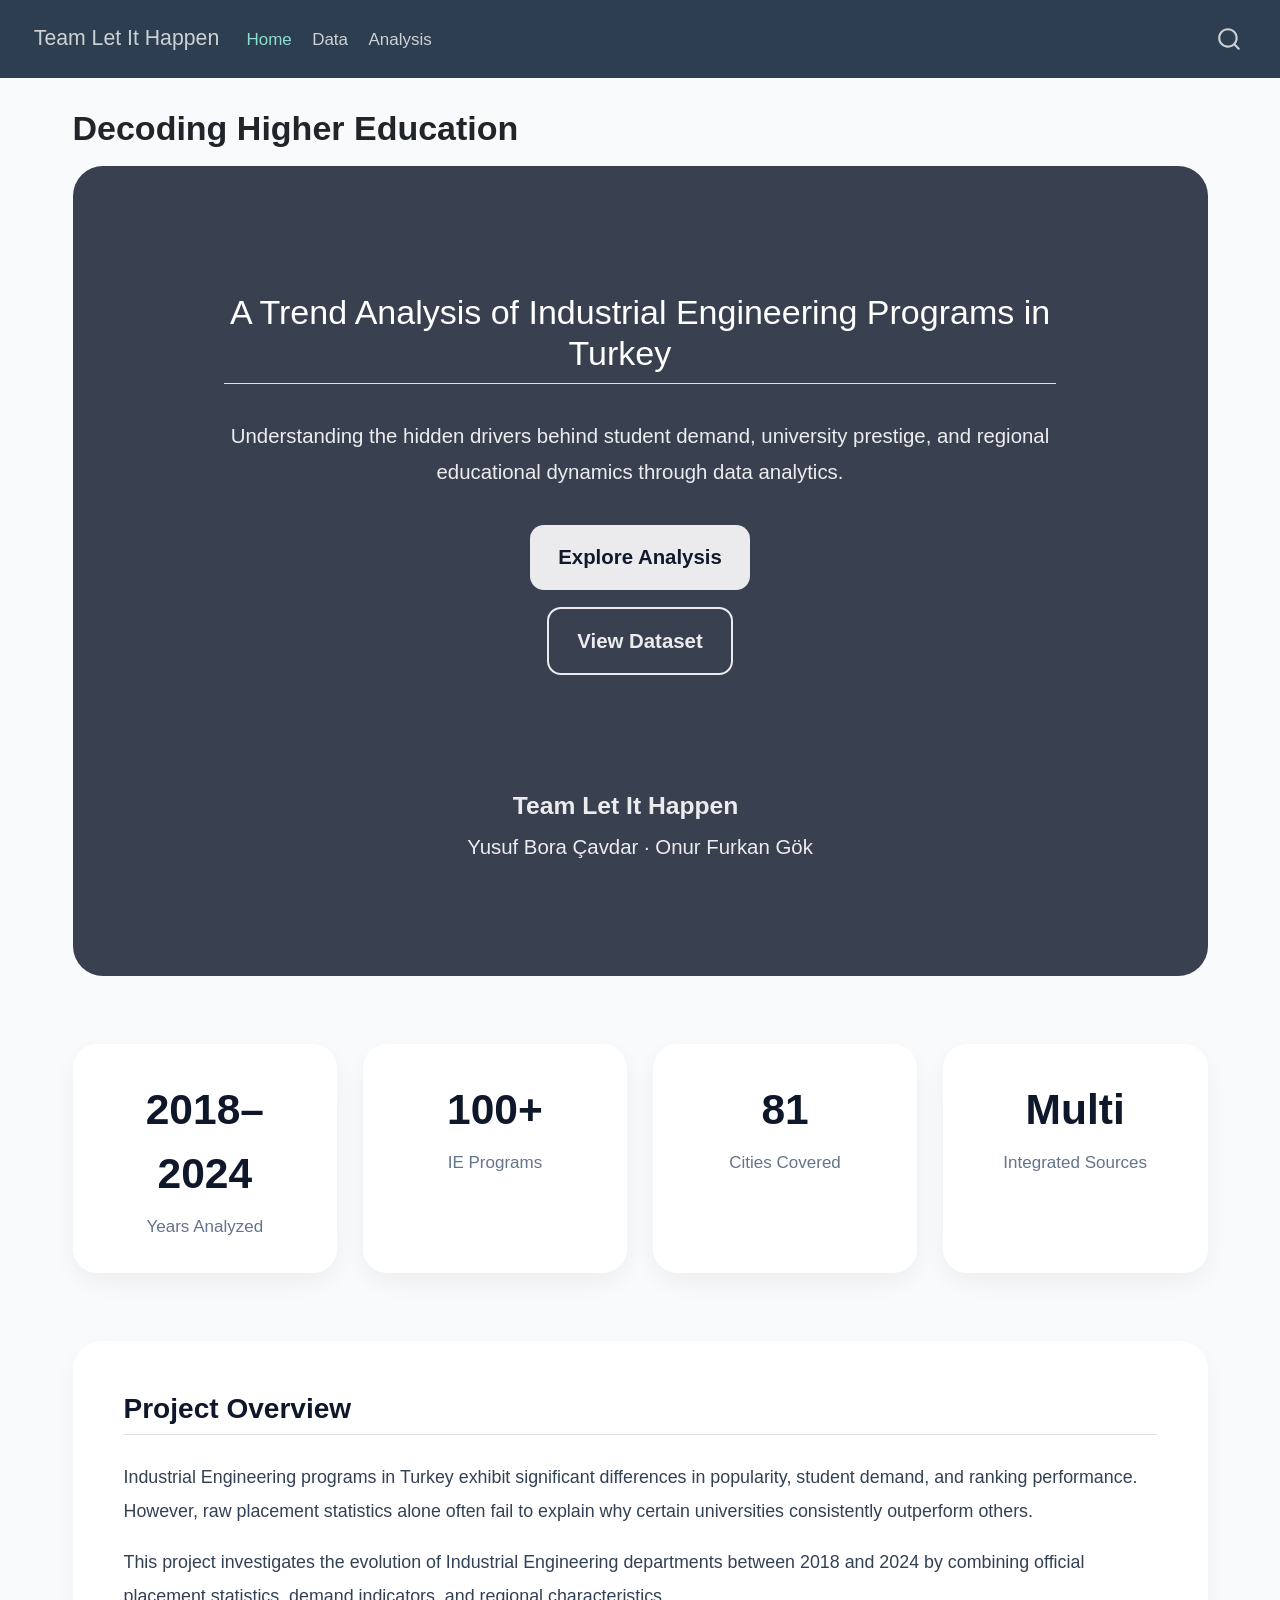
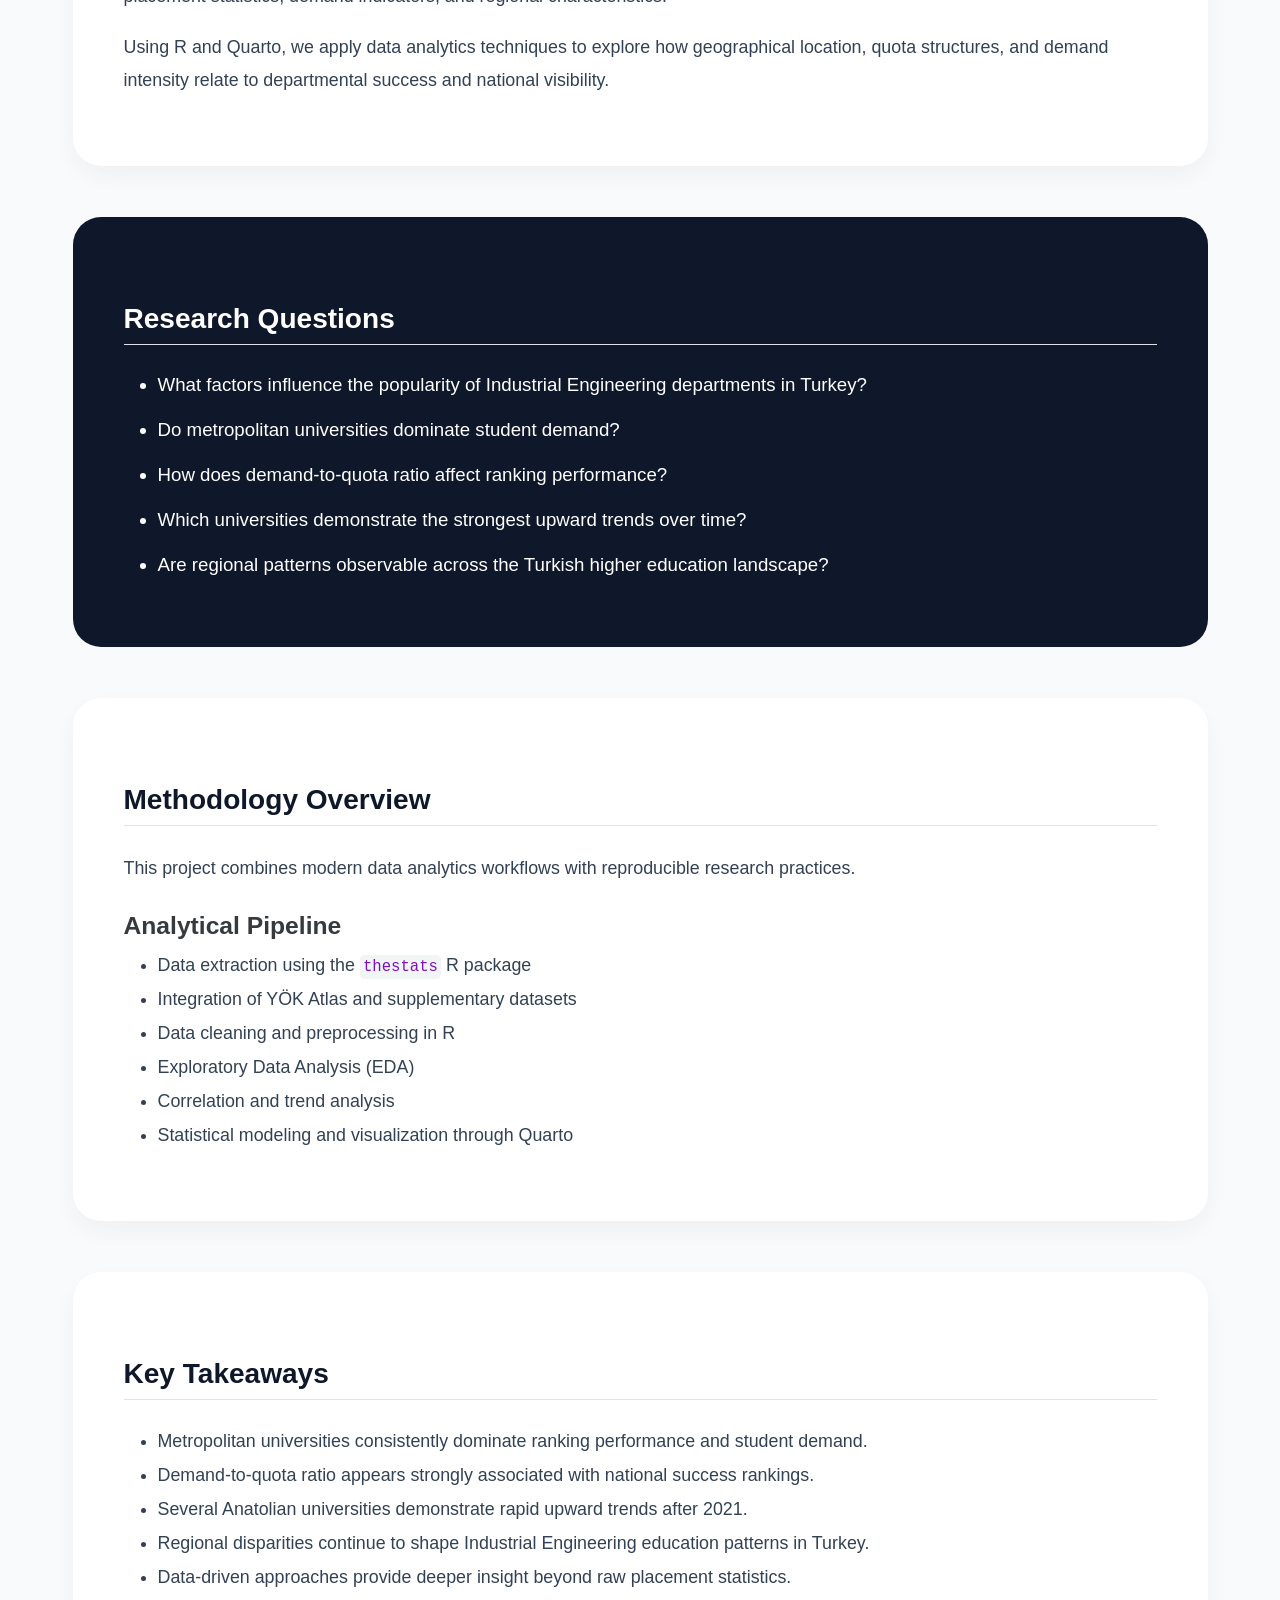
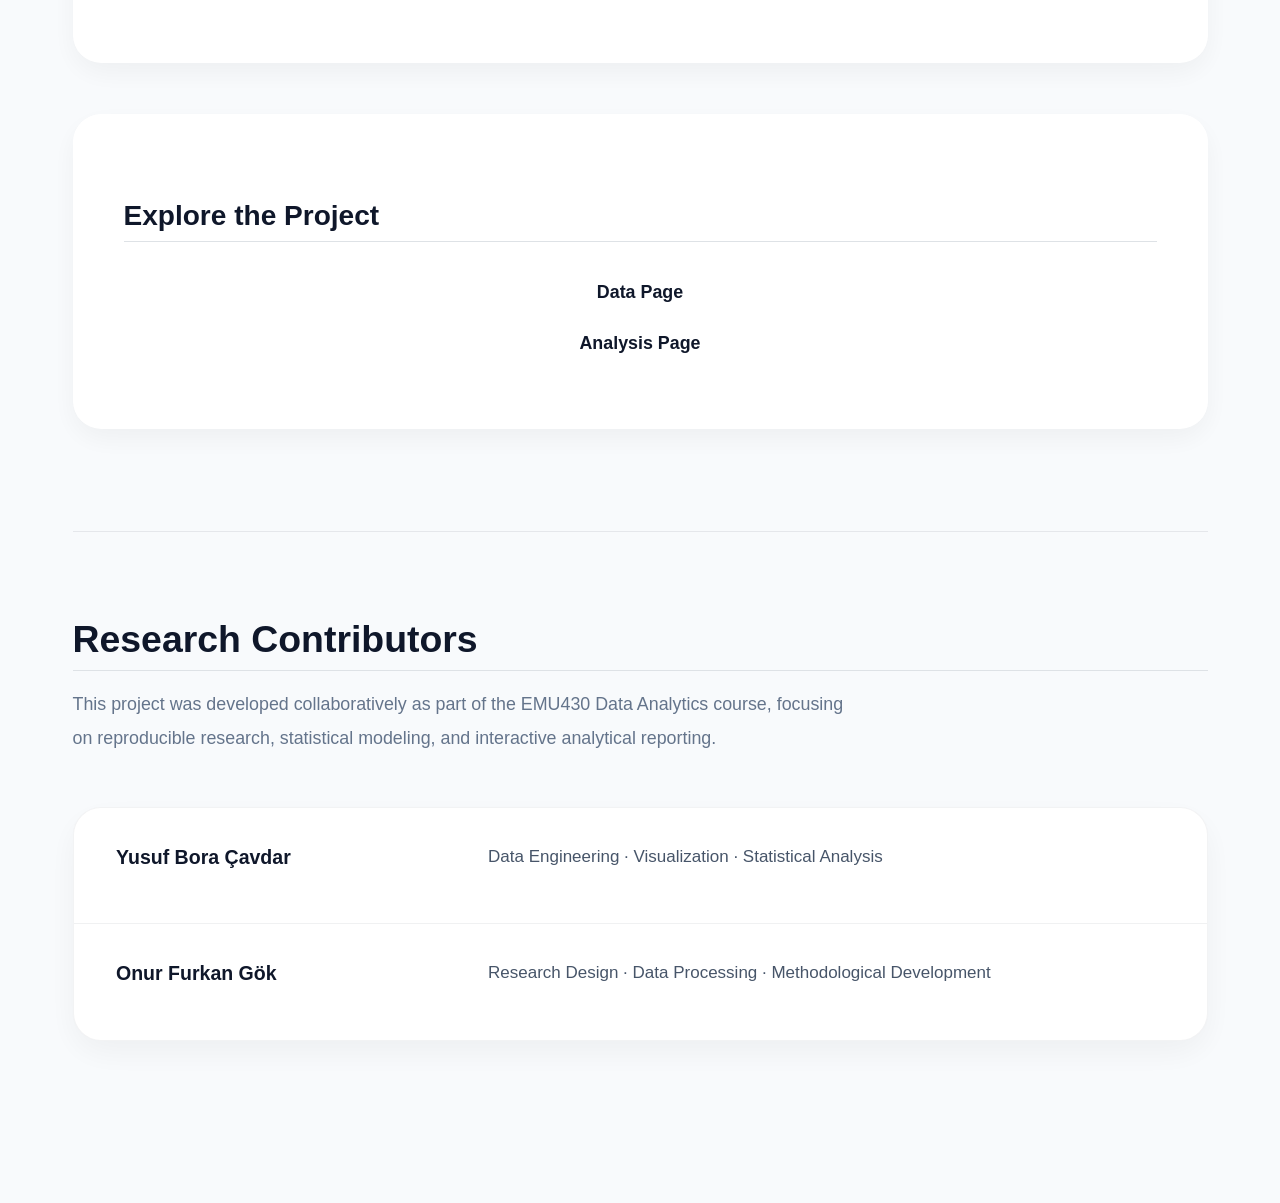
==== docs/index.html @ ee8be45f "index" ====
<!DOCTYPE html>
<html xmlns="http://www.w3.org/1999/xhtml" lang="en" xml:lang="en"><head>

<meta charset="utf-8">
<meta name="generator" content="quarto-1.8.25">

<meta name="viewport" content="width=device-width, initial-scale=1.0, user-scalable=yes">


<title>Team Let It Happen</title>
<style>
code{white-space: pre-wrap;}
span.smallcaps{font-variant: small-caps;}
div.columns{display: flex; gap: min(4vw, 1.5em);}
div.column{flex: auto; overflow-x: auto;}
div.hanging-indent{margin-left: 1.5em; text-indent: -1.5em;}
ul.task-list{list-style: none;}
ul.task-list li input[type="checkbox"] {
  width: 0.8em;
  margin: 0 0.8em 0.2em -1em; /* quarto-specific, see https://github.com/quarto-dev/quarto-cli/issues/4556 */ 
  vertical-align: middle;
}
</style>


<script src="site_libs/quarto-nav/quarto-nav.js"></script>
<script src="site_libs/quarto-nav/headroom.min.js"></script>
<script src="site_libs/clipboard/clipboard.min.js"></script>
<script src="site_libs/quarto-search/autocomplete.umd.js"></script>
<script src="site_libs/quarto-search/fuse.min.js"></script>
<script src="site_libs/quarto-search/quarto-search.js"></script>
<meta name="quarto:offset" content="./">
<script src="site_libs/quarto-html/quarto.js" type="module"></script>
<script src="site_libs/quarto-html/tabsets/tabsets.js" type="module"></script>
<script src="site_libs/quarto-html/axe/axe-check.js" type="module"></script>
<script src="site_libs/quarto-html/popper.min.js"></script>
<script src="site_libs/quarto-html/tippy.umd.min.js"></script>
<script src="site_libs/quarto-html/anchor.min.js"></script>
<link href="site_libs/quarto-html/tippy.css" rel="stylesheet">
<link href="site_libs/quarto-html/quarto-syntax-highlighting-7b89279ff1a6dce999919e0e67d4d9ec.css" rel="stylesheet" id="quarto-text-highlighting-styles">
<script src="site_libs/bootstrap/bootstrap.min.js"></script>
<link href="site_libs/bootstrap/bootstrap-icons.css" rel="stylesheet">
<link href="site_libs/bootstrap/bootstrap-466483732dcb0cea7139c1eae81929d3.min.css" rel="stylesheet" append-hash="true" id="quarto-bootstrap" data-mode="light">
<script id="quarto-search-options" type="application/json">{
  "location": "navbar",
  "copy-button": false,
  "collapse-after": 3,
  "panel-placement": "end",
  "type": "overlay",
  "limit": 50,
  "keyboard-shortcut": [
    "f",
    "/",
    "s"
  ],
  "show-item-context": false,
  "language": {
    "search-no-results-text": "No results",
    "search-matching-documents-text": "matching documents",
    "search-copy-link-title": "Copy link to search",
    "search-hide-matches-text": "Hide additional matches",
    "search-more-match-text": "more match in this document",
    "search-more-matches-text": "more matches in this document",
    "search-clear-button-title": "Clear",
    "search-text-placeholder": "",
    "search-detached-cancel-button-title": "Cancel",
    "search-submit-button-title": "Submit",
    "search-label": "Search"
  }
}</script>
<style>html{ scroll-behavior: smooth; }</style>


<link rel="stylesheet" href="styles.css">
</head>

<body class="nav-fixed quarto-light">

<div id="quarto-search-results"></div>
  <header id="quarto-header" class="headroom fixed-top">
    <nav class="navbar navbar-expand-lg " data-bs-theme="dark">
      <div class="navbar-container container-fluid">
      <div class="navbar-brand-container mx-auto">
    <a href="./index.html" class="navbar-brand navbar-brand-logo">
    </a>
    <a class="navbar-brand" href="./index.html">
    <span class="navbar-title">Team Let It Happen</span>
    </a>
  </div>
            <div id="quarto-search" class="" title="Search"></div>
          <button class="navbar-toggler" type="button" data-bs-toggle="collapse" data-bs-target="#navbarCollapse" aria-controls="navbarCollapse" role="menu" aria-expanded="false" aria-label="Toggle navigation" onclick="if (window.quartoToggleHeadroom) { window.quartoToggleHeadroom(); }">
  <span class="navbar-toggler-icon"></span>
</button>
          <div class="collapse navbar-collapse" id="navbarCollapse">
            <ul class="navbar-nav navbar-nav-scroll me-auto">
  <li class="nav-item">
    <a class="nav-link active" href="./index.html" aria-current="page"> 
<span class="menu-text">Home</span></a>
  </li>  
  <li class="nav-item">
    <a class="nav-link" href="./data.html"> 
<span class="menu-text">Data</span></a>
  </li>  
  <li class="nav-item">
    <a class="nav-link" href="./analysis.html"> 
<span class="menu-text">Analysis</span></a>
  </li>  
</ul>
          </div> <!-- /navcollapse -->
            <div class="quarto-navbar-tools">
</div>
      </div> <!-- /container-fluid -->
    </nav>
</header>
<!-- content -->
<div id="quarto-content" class="quarto-container page-columns page-rows-contents page-layout-full page-navbar">
<!-- sidebar -->
<!-- margin-sidebar -->
    
<!-- main -->
<main class="content column-page" id="quarto-document-content"><header id="title-block-header" class="quarto-title-block"><h1 class="title display-7">Decoding Higher Education</h1></header>




<style>

/* GENERAL */

body {
  background-color: #f8fafc;
  font-family: "Segoe UI", sans-serif;
}

/* HERO SECTION */

.hero-container {
  height: 90vh;
  border-radius: 30px;
  overflow: hidden;
  margin-bottom: 4rem;

  background:
    linear-gradient(rgba(15,23,42,0.82), rgba(15,23,42,0.82)),
    url("https://images.unsplash.com/photo-1523050854058-8df90110c9f1?q=80&w=2070&auto=format&fit=crop");

  background-size: cover;
  background-position: center;

  display: flex;
  align-items: center;
  justify-content: center;
}

.hero-content {
  max-width: 900px;
  color: white;
  text-align: center;
  padding: 2rem;
}

.hero-content h1 {
  font-size: 5rem;
  font-weight: 800;
  margin-bottom: 1rem;
}

.hero-content h2 {
  font-size: 2rem;
  font-weight: 300;
  margin-bottom: 2rem;
}

.hero-content p {
  font-size: 1.2rem;
  line-height: 1.8;
  opacity: 0.9;
}

.hero-buttons {
  margin-top: 2rem;
}

.hero-btn {
  display: inline-block;
  padding: 14px 28px;
  border-radius: 14px;
  background: white;
  color: #0f172a;
  text-decoration: none;
  font-weight: 600;
  margin: 0 10px;
  transition: 0.3s ease;
}

.hero-btn:hover {
  transform: translateY(-4px);
}

.secondary-btn {
  background: transparent;
  border: 2px solid white;
  color: white;
}

/* STATS SECTION */

.stats-section {
  display: grid;
  grid-template-columns: repeat(4, 1fr);
  gap: 1.5rem;
  margin-bottom: 4rem;
}

.stat-box {
  background: white;
  padding: 2rem;
  border-radius: 24px;
  text-align: center;
  box-shadow: 0 10px 30px rgba(0,0,0,0.06);
}

.stat-number {
  font-size: 2.5rem;
  font-weight: 800;
  color: #0f172a;
}

.stat-label {
  margin-top: 0.5rem;
  color: #64748b;
  font-size: 1rem;
}

/* CONTENT CARDS */

.content-card {
  background: white;
  padding: 3rem;
  border-radius: 28px;
  margin-bottom: 3rem;
  box-shadow: 0 10px 30px rgba(0,0,0,0.05);
}

.content-card h2 {
  margin-bottom: 1.5rem;
  font-weight: 700;
  color: #0f172a;
}

.content-card p,
.content-card li {
  font-size: 1.05rem;
  line-height: 1.9;
  color: #334155;
}

/* DARK SECTION */

.dark-section {
  background: #0f172a;
  color: white;
  padding: 3rem;
  border-radius: 28px;
  margin-bottom: 3rem;
}

.dark-section h2 {
  margin-bottom: 1.5rem;
}

.dark-section li {
  margin-bottom: 1rem;
  font-size: 1.1rem;
}

/* FOOTER NAVIGATION */

.nav-links {
  text-align: center;
  margin-top: 2rem;
}

.nav-links a {
  text-decoration: none;
  font-weight: 600;
  margin: 0 1rem;
  color: #0f172a;
}

</style>
<div class="hero-container">
<section id="decoding-higher-education" class="level1 hero-content">

<section id="a-trend-analysis-of-industrial-engineering-programs-in-turkey" class="level2">
<h2 class="anchored" data-anchor-id="a-trend-analysis-of-industrial-engineering-programs-in-turkey">A Trend Analysis of Industrial Engineering Programs in Turkey</h2>
<p>
Understanding the hidden drivers behind student demand, university prestige, and regional educational dynamics through data analytics.
</p>
<div class="hero-buttons">
<p><a href="analysis.html" class="hero-btn"> Explore Analysis </a></p>
<p><a href="data.html" class="hero-btn secondary-btn"> View Dataset </a></p>
</div>
<p><br><br></p>
<section id="team-let-it-happen" class="level3">
<h3 class="anchored" data-anchor-id="team-let-it-happen">Team Let It Happen</h3>
<p>Yusuf Bora Çavdar · Onur Furkan Gök</p>
</section>
</section>
</section>
</div>
<div class="stats-section">
<div class="stat-box">
<div class="stat-number">
2018–2024
</div>
<div class="stat-label">
Years Analyzed
</div>
</div>
<div class="stat-box">
<div class="stat-number">
100+
</div>
<div class="stat-label">
IE Programs
</div>
</div>
<div class="stat-box">
<div class="stat-number">
81
</div>
<div class="stat-label">
Cities Covered
</div>
</div>
<div class="stat-box">
<div class="stat-number">
Multi
</div>
<div class="stat-label">
Integrated Sources
</div>
</div>
</div>
<section id="project-overview" class="level2 content-card">
<h2 class="anchored" data-anchor-id="project-overview">Project Overview</h2>
<p>Industrial Engineering programs in Turkey exhibit significant differences in popularity, student demand, and ranking performance. However, raw placement statistics alone often fail to explain why certain universities consistently outperform others.</p>
<p>This project investigates the evolution of Industrial Engineering departments between 2018 and 2024 by combining official placement statistics, demand indicators, and regional characteristics.</p>
<p>Using R and Quarto, we apply data analytics techniques to explore how geographical location, quota structures, and demand intensity relate to departmental success and national visibility.</p>
</section>
<section id="research-questions" class="level2 dark-section">
<h2 class="anchored" data-anchor-id="research-questions">Research Questions</h2>
<ul>
<li>What factors influence the popularity of Industrial Engineering departments in Turkey?</li>
<li>Do metropolitan universities dominate student demand?</li>
<li>How does demand-to-quota ratio affect ranking performance?</li>
<li>Which universities demonstrate the strongest upward trends over time?</li>
<li>Are regional patterns observable across the Turkish higher education landscape?</li>
</ul>
</section>
<section id="methodology-overview" class="level2 content-card">
<h2 class="anchored" data-anchor-id="methodology-overview">Methodology Overview</h2>
<p>This project combines modern data analytics workflows with reproducible research practices.</p>
<section id="analytical-pipeline" class="level3">
<h3 class="anchored" data-anchor-id="analytical-pipeline">Analytical Pipeline</h3>
<ul>
<li>Data extraction using the <code>thestats</code> R package</li>
<li>Integration of YÖK Atlas and supplementary datasets</li>
<li>Data cleaning and preprocessing in R</li>
<li>Exploratory Data Analysis (EDA)</li>
<li>Correlation and trend analysis</li>
<li>Statistical modeling and visualization through Quarto</li>
</ul>
</section>
</section>
<section id="key-takeaways" class="level2 content-card">
<h2 class="anchored" data-anchor-id="key-takeaways">Key Takeaways</h2>
<ul>
<li>Metropolitan universities consistently dominate ranking performance and student demand.</li>
<li>Demand-to-quota ratio appears strongly associated with national success rankings.</li>
<li>Several Anatolian universities demonstrate rapid upward trends after 2021.</li>
<li>Regional disparities continue to shape Industrial Engineering education patterns in Turkey.</li>
<li>Data-driven approaches provide deeper insight beyond raw placement statistics.</li>
</ul>
</section>
<section id="explore-the-project" class="level2 content-card">
<h2 class="anchored" data-anchor-id="explore-the-project">Explore the Project</h2>
<div class="nav-links">
<p><a href="data.html">Data Page</a></p>
<p><a href="analysis.html">Analysis Page</a></p>
</div>
</section>
<div class="contributors-section">
<div class="contributors-header">
<h2 class="anchored">
Research Contributors
</h2>
<p>
This project was developed collaboratively as part of the EMU430 Data Analytics course, focusing on reproducible research, statistical modeling, and interactive analytical reporting.
</p>
</div>
<div class="contributors-table">
<div class="contributor-row">
<div class="contributor-name">
<p><a href="https://emu-hacettepe-analytics.github.io/emu430-spring2026-boracavdar/" target="_blank"> Yusuf Bora Çavdar </a></p>
</div>
<div class="contributor-role">
<p>Data Engineering · Visualization · Statistical Analysis</p>
</div>
</div>
<div class="contributor-row">
<div class="contributor-name">
<p><a href="https://emu-hacettepe-analytics.github.io/emu430-spring2026-onurfgg/" target="_blank"> Onur Furkan Gök </a></p>
</div>
<div class="contributor-role">
<p>Research Design · Data Processing · Methodological Development</p>
</div>
</div>
</div>
</div>
<style>

.contributors-section {

  margin-top: 6rem;
  margin-bottom: 5rem;

  padding-top: 3rem;

  border-top:
    1px solid rgba(15,23,42,0.08);
}

.contributors-header {

  margin-bottom: 3rem;
}

.contributors-header h2 {

  font-size: 2.2rem;
  font-weight: 800;

  color: #0f172a;

  margin-bottom: 1rem;
}

.contributors-header p {

  max-width: 780px;

  color: #64748b;

  line-height: 1.9;

  font-size: 1.05rem;
}

.contributors-table {

  background: white;

  border-radius: 28px;

  overflow: hidden;

  box-shadow:
    0 12px 35px rgba(15,23,42,0.05);

  border:
    1px solid rgba(15,23,42,0.05);
}

.contributor-row {

  display: grid;

  grid-template-columns: 1fr 2fr;

  gap: 2rem;

  padding: 2rem 2.5rem;

  align-items: center;

  transition:
    background 0.3s ease;
}

.contributor-row:not(:last-child) {

  border-bottom:
    1px solid rgba(15,23,42,0.06);
}

.contributor-row:hover {

  background:
    rgba(56,189,248,0.04);
}

.contributor-name a {

  text-decoration: none;

  color: #0f172a;

  font-size: 1.15rem;

  font-weight: 700;

  transition:
    color 0.3s ease;
}

.contributor-name a:hover {

  color: #38bdf8;
}

.contributor-role {

  color: #475569;

  line-height: 1.8;
}

@media (max-width: 768px) {

  .contributor-row {

    grid-template-columns: 1fr;

    gap: 1rem;
  }

}

</style>



</main> <!-- /main -->
<script id="quarto-html-after-body" type="application/javascript">
  window.document.addEventListener("DOMContentLoaded", function (event) {
    const icon = "";
    const anchorJS = new window.AnchorJS();
    anchorJS.options = {
      placement: 'right',
      icon: icon
    };
    anchorJS.add('.anchored');
    const isCodeAnnotation = (el) => {
      for (const clz of el.classList) {
        if (clz.startsWith('code-annotation-')) {                     
          return true;
        }
      }
      return false;
    }
    const onCopySuccess = function(e) {
      // button target
      const button = e.trigger;
      // don't keep focus
      button.blur();
      // flash "checked"
      button.classList.add('code-copy-button-checked');
      var currentTitle = button.getAttribute("title");
      button.setAttribute("title", "Copied!");
      let tooltip;
      if (window.bootstrap) {
        button.setAttribute("data-bs-toggle", "tooltip");
        button.setAttribute("data-bs-placement", "left");
        button.setAttribute("data-bs-title", "Copied!");
        tooltip = new bootstrap.Tooltip(button, 
          { trigger: "manual", 
            customClass: "code-copy-button-tooltip",
            offset: [0, -8]});
        tooltip.show();    
      }
      setTimeout(function() {
        if (tooltip) {
          tooltip.hide();
          button.removeAttribute("data-bs-title");
          button.removeAttribute("data-bs-toggle");
          button.removeAttribute("data-bs-placement");
        }
        button.setAttribute("title", currentTitle);
        button.classList.remove('code-copy-button-checked');
      }, 1000);
      // clear code selection
      e.clearSelection();
    }
    const getTextToCopy = function(trigger) {
      const outerScaffold = trigger.parentElement.cloneNode(true);
      const codeEl = outerScaffold.querySelector('code');
      for (const childEl of codeEl.children) {
        if (isCodeAnnotation(childEl)) {
          childEl.remove();
        }
      }
      return codeEl.innerText;
    }
    const clipboard = new window.ClipboardJS('.code-copy-button:not([data-in-quarto-modal])', {
      text: getTextToCopy
    });
    clipboard.on('success', onCopySuccess);
    if (window.document.getElementById('quarto-embedded-source-code-modal')) {
      const clipboardModal = new window.ClipboardJS('.code-copy-button[data-in-quarto-modal]', {
        text: getTextToCopy,
        container: window.document.getElementById('quarto-embedded-source-code-modal')
      });
      clipboardModal.on('success', onCopySuccess);
    }
      var localhostRegex = new RegExp(/^(?:http|https):\/\/localhost\:?[0-9]*\//);
      var mailtoRegex = new RegExp(/^mailto:/);
        var filterRegex = new RegExp('/' + window.location.host + '/');
      var isInternal = (href) => {
          return filterRegex.test(href) || localhostRegex.test(href) || mailtoRegex.test(href);
      }
      // Inspect non-navigation links and adorn them if external
     var links = window.document.querySelectorAll('a[href]:not(.nav-link):not(.navbar-brand):not(.toc-action):not(.sidebar-link):not(.sidebar-item-toggle):not(.pagination-link):not(.no-external):not([aria-hidden]):not(.dropdown-item):not(.quarto-navigation-tool):not(.about-link)');
      for (var i=0; i<links.length; i++) {
        const link = links[i];
        if (!isInternal(link.href)) {
          // undo the damage that might have been done by quarto-nav.js in the case of
          // links that we want to consider external
          if (link.dataset.originalHref !== undefined) {
            link.href = link.dataset.originalHref;
          }
        }
      }
    function tippyHover(el, contentFn, onTriggerFn, onUntriggerFn) {
      const config = {
        allowHTML: true,
        maxWidth: 500,
        delay: 100,
        arrow: false,
        appendTo: function(el) {
            return el.parentElement;
        },
        interactive: true,
        interactiveBorder: 10,
        theme: 'quarto',
        placement: 'bottom-start',
      };
      if (contentFn) {
        config.content = contentFn;
      }
      if (onTriggerFn) {
        config.onTrigger = onTriggerFn;
      }
      if (onUntriggerFn) {
        config.onUntrigger = onUntriggerFn;
      }
      window.tippy(el, config); 
    }
    const noterefs = window.document.querySelectorAll('a[role="doc-noteref"]');
    for (var i=0; i<noterefs.length; i++) {
      const ref = noterefs[i];
      tippyHover(ref, function() {
        // use id or data attribute instead here
        let href = ref.getAttribute('data-footnote-href') || ref.getAttribute('href');
        try { href = new URL(href).hash; } catch {}
        const id = href.replace(/^#\/?/, "");
        const note = window.document.getElementById(id);
        if (note) {
          return note.innerHTML;
        } else {
          return "";
        }
      });
    }
    const xrefs = window.document.querySelectorAll('a.quarto-xref');
    const processXRef = (id, note) => {
      // Strip column container classes
      const stripColumnClz = (el) => {
        el.classList.remove("page-full", "page-columns");
        if (el.children) {
          for (const child of el.children) {
            stripColumnClz(child);
          }
        }
      }
      stripColumnClz(note)
      if (id === null || id.startsWith('sec-')) {
        // Special case sections, only their first couple elements
        const container = document.createElement("div");
        if (note.children && note.children.length > 2) {
          container.appendChild(note.children[0].cloneNode(true));
          for (let i = 1; i < note.children.length; i++) {
            const child = note.children[i];
            if (child.tagName === "P" && child.innerText === "") {
              continue;
            } else {
              container.appendChild(child.cloneNode(true));
              break;
            }
          }
          if (window.Quarto?.typesetMath) {
            window.Quarto.typesetMath(container);
          }
          return container.innerHTML
        } else {
          if (window.Quarto?.typesetMath) {
            window.Quarto.typesetMath(note);
          }
          return note.innerHTML;
        }
      } else {
        // Remove any anchor links if they are present
        const anchorLink = note.querySelector('a.anchorjs-link');
        if (anchorLink) {
          anchorLink.remove();
        }
        if (window.Quarto?.typesetMath) {
          window.Quarto.typesetMath(note);
        }
        if (note.classList.contains("callout")) {
          return note.outerHTML;
        } else {
          return note.innerHTML;
        }
      }
    }
    for (var i=0; i<xrefs.length; i++) {
      const xref = xrefs[i];
      tippyHover(xref, undefined, function(instance) {
        instance.disable();
        let url = xref.getAttribute('href');
        let hash = undefined; 
        if (url.startsWith('#')) {
          hash = url;
        } else {
          try { hash = new URL(url).hash; } catch {}
        }
        if (hash) {
          const id = hash.replace(/^#\/?/, "");
          const note = window.document.getElementById(id);
          if (note !== null) {
            try {
              const html = processXRef(id, note.cloneNode(true));
              instance.setContent(html);
            } finally {
              instance.enable();
              instance.show();
            }
          } else {
            // See if we can fetch this
            fetch(url.split('#')[0])
            .then(res => res.text())
            .then(html => {
              const parser = new DOMParser();
              const htmlDoc = parser.parseFromString(html, "text/html");
              const note = htmlDoc.getElementById(id);
              if (note !== null) {
                const html = processXRef(id, note);
                instance.setContent(html);
              } 
            }).finally(() => {
              instance.enable();
              instance.show();
            });
          }
        } else {
          // See if we can fetch a full url (with no hash to target)
          // This is a special case and we should probably do some content thinning / targeting
          fetch(url)
          .then(res => res.text())
          .then(html => {
            const parser = new DOMParser();
            const htmlDoc = parser.parseFromString(html, "text/html");
            const note = htmlDoc.querySelector('main.content');
            if (note !== null) {
              // This should only happen for chapter cross references
              // (since there is no id in the URL)
              // remove the first header
              if (note.children.length > 0 && note.children[0].tagName === "HEADER") {
                note.children[0].remove();
              }
              const html = processXRef(null, note);
              instance.setContent(html);
            } 
          }).finally(() => {
            instance.enable();
            instance.show();
          });
        }
      }, function(instance) {
      });
    }
        let selectedAnnoteEl;
        const selectorForAnnotation = ( cell, annotation) => {
          let cellAttr = 'data-code-cell="' + cell + '"';
          let lineAttr = 'data-code-annotation="' +  annotation + '"';
          const selector = 'span[' + cellAttr + '][' + lineAttr + ']';
          return selector;
        }
        const selectCodeLines = (annoteEl) => {
          const doc = window.document;
          const targetCell = annoteEl.getAttribute("data-target-cell");
          const targetAnnotation = annoteEl.getAttribute("data-target-annotation");
          const annoteSpan = window.document.querySelector(selectorForAnnotation(targetCell, targetAnnotation));
          const lines = annoteSpan.getAttribute("data-code-lines").split(",");
          const lineIds = lines.map((line) => {
            return targetCell + "-" + line;
          })
          let top = null;
          let height = null;
          let parent = null;
          if (lineIds.length > 0) {
              //compute the position of the single el (top and bottom and make a div)
              const el = window.document.getElementById(lineIds[0]);
              top = el.offsetTop;
              height = el.offsetHeight;
              parent = el.parentElement.parentElement;
            if (lineIds.length > 1) {
              const lastEl = window.document.getElementById(lineIds[lineIds.length - 1]);
              const bottom = lastEl.offsetTop + lastEl.offsetHeight;
              height = bottom - top;
            }
            if (top !== null && height !== null && parent !== null) {
              // cook up a div (if necessary) and position it 
              let div = window.document.getElementById("code-annotation-line-highlight");
              if (div === null) {
                div = window.document.createElement("div");
                div.setAttribute("id", "code-annotation-line-highlight");
                div.style.position = 'absolute';
                parent.appendChild(div);
              }
              div.style.top = top - 2 + "px";
              div.style.height = height + 4 + "px";
              div.style.left = 0;
              let gutterDiv = window.document.getElementById("code-annotation-line-highlight-gutter");
              if (gutterDiv === null) {
                gutterDiv = window.document.createElement("div");
                gutterDiv.setAttribute("id", "code-annotation-line-highlight-gutter");
                gutterDiv.style.position = 'absolute';
                const codeCell = window.document.getElementById(targetCell);
                const gutter = codeCell.querySelector('.code-annotation-gutter');
                gutter.appendChild(gutterDiv);
              }
              gutterDiv.style.top = top - 2 + "px";
              gutterDiv.style.height = height + 4 + "px";
            }
            selectedAnnoteEl = annoteEl;
          }
        };
        const unselectCodeLines = () => {
          const elementsIds = ["code-annotation-line-highlight", "code-annotation-line-highlight-gutter"];
          elementsIds.forEach((elId) => {
            const div = window.document.getElementById(elId);
            if (div) {
              div.remove();
            }
          });
          selectedAnnoteEl = undefined;
        };
          // Handle positioning of the toggle
      window.addEventListener(
        "resize",
        throttle(() => {
          elRect = undefined;
          if (selectedAnnoteEl) {
            selectCodeLines(selectedAnnoteEl);
          }
        }, 10)
      );
      function throttle(fn, ms) {
      let throttle = false;
      let timer;
        return (...args) => {
          if(!throttle) { // first call gets through
              fn.apply(this, args);
              throttle = true;
          } else { // all the others get throttled
              if(timer) clearTimeout(timer); // cancel #2
              timer = setTimeout(() => {
                fn.apply(this, args);
                timer = throttle = false;
              }, ms);
          }
        };
      }
        // Attach click handler to the DT
        const annoteDls = window.document.querySelectorAll('dt[data-target-cell]');
        for (const annoteDlNode of annoteDls) {
          annoteDlNode.addEventListener('click', (event) => {
            const clickedEl = event.target;
            if (clickedEl !== selectedAnnoteEl) {
              unselectCodeLines();
              const activeEl = window.document.querySelector('dt[data-target-cell].code-annotation-active');
              if (activeEl) {
                activeEl.classList.remove('code-annotation-active');
              }
              selectCodeLines(clickedEl);
              clickedEl.classList.add('code-annotation-active');
            } else {
              // Unselect the line
              unselectCodeLines();
              clickedEl.classList.remove('code-annotation-active');
            }
          });
        }
    const findCites = (el) => {
      const parentEl = el.parentElement;
      if (parentEl) {
        const cites = parentEl.dataset.cites;
        if (cites) {
          return {
            el,
            cites: cites.split(' ')
          };
        } else {
          return findCites(el.parentElement)
        }
      } else {
        return undefined;
      }
    };
    var bibliorefs = window.document.querySelectorAll('a[role="doc-biblioref"]');
    for (var i=0; i<bibliorefs.length; i++) {
      const ref = bibliorefs[i];
      const citeInfo = findCites(ref);
      if (citeInfo) {
        tippyHover(citeInfo.el, function() {
          var popup = window.document.createElement('div');
          citeInfo.cites.forEach(function(cite) {
            var citeDiv = window.document.createElement('div');
            citeDiv.classList.add('hanging-indent');
            citeDiv.classList.add('csl-entry');
            var biblioDiv = window.document.getElementById('ref-' + cite);
            if (biblioDiv) {
              citeDiv.innerHTML = biblioDiv.innerHTML;
            }
            popup.appendChild(citeDiv);
          });
          return popup.innerHTML;
        });
      }
    }
  });
  </script>
</div> <!-- /content -->




<script src="site_libs/quarto-html/zenscroll-min.js"></script>
</body></html>
---- docs/site_libs/quarto-html/tippy.css ----
.tippy-box[data-animation=fade][data-state=hidden]{opacity:0}[data-tippy-root]{max-width:calc(100vw - 10px)}.tippy-box{position:relative;background-color:#333;color:#fff;border-radius:4px;font-size:14px;line-height:1.4;white-space:normal;outline:0;transition-property:transform,visibility,opacity}.tippy-box[data-placement^=top]>.tippy-arrow{bottom:0}.tippy-box[data-placement^=top]>.tippy-arrow:before{bottom:-7px;left:0;border-width:8px 8px 0;border-top-color:initial;transform-origin:center top}.tippy-box[data-placement^=bottom]>.tippy-arrow{top:0}.tippy-box[data-placement^=bottom]>.tippy-arrow:before{top:-7px;left:0;border-width:0 8px 8px;border-bottom-color:initial;transform-origin:center bottom}.tippy-box[data-placement^=left]>.tippy-arrow{right:0}.tippy-box[data-placement^=left]>.tippy-arrow:before{border-width:8px 0 8px 8px;border-left-color:initial;right:-7px;transform-origin:center left}.tippy-box[data-placement^=right]>.tippy-arrow{left:0}.tippy-box[data-placement^=right]>.tippy-arrow:before{left:-7px;border-width:8px 8px 8px 0;border-right-color:initial;transform-origin:center right}.tippy-box[data-inertia][data-state=visible]{transition-timing-function:cubic-bezier(.54,1.5,.38,1.11)}.tippy-arrow{width:16px;height:16px;color:#333}.tippy-arrow:before{content:"";position:absolute;border-color:transparent;border-style:solid}.tippy-content{position:relative;padding:5px 9px;z-index:1}
---- docs/site_libs/quarto-html/quarto-syntax-highlighting-7b89279ff1a6dce999919e0e67d4d9ec.css ----
/* quarto syntax highlight colors */
:root {
  --quarto-hl-ot-color: #003B4F;
  --quarto-hl-at-color: #657422;
  --quarto-hl-ss-color: #20794D;
  --quarto-hl-an-color: #5E5E5E;
  --quarto-hl-fu-color: #4758AB;
  --quarto-hl-st-color: #20794D;
  --quarto-hl-cf-color: #003B4F;
  --quarto-hl-op-color: #5E5E5E;
  --quarto-hl-er-color: #AD0000;
  --quarto-hl-bn-color: #AD0000;
  --quarto-hl-al-color: #AD0000;
  --quarto-hl-va-color: #111111;
  --quarto-hl-bu-color: inherit;
  --quarto-hl-ex-color: inherit;
  --quarto-hl-pp-color: #AD0000;
  --quarto-hl-in-color: #5E5E5E;
  --quarto-hl-vs-color: #20794D;
  --quarto-hl-wa-color: #5E5E5E;
  --quarto-hl-do-color: #5E5E5E;
  --quarto-hl-im-color: #00769E;
  --quarto-hl-ch-color: #20794D;
  --quarto-hl-dt-color: #AD0000;
  --quarto-hl-fl-color: #AD0000;
  --quarto-hl-co-color: #5E5E5E;
  --quarto-hl-cv-color: #5E5E5E;
  --quarto-hl-cn-color: #8f5902;
  --quarto-hl-sc-color: #5E5E5E;
  --quarto-hl-dv-color: #AD0000;
  --quarto-hl-kw-color: #003B4F;
}

/* other quarto variables */
:root {
  --quarto-font-monospace: SFMono-Regular, Menlo, Monaco, Consolas, "Liberation Mono", "Courier New", monospace;
}

/* syntax highlight based on Pandoc's rules */
pre > code.sourceCode > span {
  color: #003B4F;
}

code.sourceCode > span {
  color: #003B4F;
}

div.sourceCode,
div.sourceCode pre.sourceCode {
  color: #003B4F;
}

/* Normal */
code span {
  color: #003B4F;
}

/* Alert */
code span.al {
  color: #AD0000;
  font-style: inherit;
}

/* Annotation */
code span.an {
  color: #5E5E5E;
  font-style: inherit;
}

/* Attribute */
code span.at {
  color: #657422;
  font-style: inherit;
}

/* BaseN */
code span.bn {
  color: #AD0000;
  font-style: inherit;
}

/* BuiltIn */
code span.bu {
  font-style: inherit;
}

/* ControlFlow */
code span.cf {
  color: #003B4F;
  font-weight: bold;
  font-style: inherit;
}

/* Char */
code span.ch {
  color: #20794D;
  font-style: inherit;
}

/* Constant */
code span.cn {
  color: #8f5902;
  font-style: inherit;
}

/* Comment */
code span.co {
  color: #5E5E5E;
  font-style: inherit;
}

/* CommentVar */
code span.cv {
  color: #5E5E5E;
  font-style: italic;
}

/* Documentation */
code span.do {
  color: #5E5E5E;
  font-style: italic;
}

/* DataType */
code span.dt {
  color: #AD0000;
  font-style: inherit;
}

/* DecVal */
code span.dv {
  color: #AD0000;
  font-style: inherit;
}

/* Error */
code span.er {
  color: #AD0000;
  font-style: inherit;
}

/* Extension */
code span.ex {
  font-style: inherit;
}

/* Float */
code span.fl {
  color: #AD0000;
  font-style: inherit;
}

/* Function */
code span.fu {
  color: #4758AB;
  font-style: inherit;
}

/* Import */
code span.im {
  color: #00769E;
  font-style: inherit;
}

/* Information */
code span.in {
  color: #5E5E5E;
  font-style: inherit;
}

/* Keyword */
code span.kw {
  color: #003B4F;
  font-weight: bold;
  font-style: inherit;
}

/* Operator */
code span.op {
  color: #5E5E5E;
  font-style: inherit;
}

/* Other */
code span.ot {
  color: #003B4F;
  font-style: inherit;
}

/* Preprocessor */
code span.pp {
  color: #AD0000;
  font-style: inherit;
}

/* SpecialChar */
code span.sc {
  color: #5E5E5E;
  font-style: inherit;
}

/* SpecialString */
code span.ss {
  color: #20794D;
  font-style: inherit;
}

/* String */
code span.st {
  color: #20794D;
  font-style: inherit;
}

/* Variable */
code span.va {
  color: #111111;
  font-style: inherit;
}

/* VerbatimString */
code span.vs {
  color: #20794D;
  font-style: inherit;
}

/* Warning */
code span.wa {
  color: #5E5E5E;
  font-style: italic;
}

.prevent-inlining {
  content: "</";
}

/*# sourceMappingURL=3944bc705cfaf4c80e56f77c5205168a.css.map */
---- docs/styles.css ----
/* Tüm sayfa bileşenlerini tek bir renge zorla (Slate Teması Rengi) */
html[data-bs-theme="dark"] body, 
html[data-bs-theme="dark"] .quarto-container,
html[data-bs-theme="dark"] main,
html[data-bs-theme="dark"] section,
html[data-bs-theme="dark"] .content {
  background-color: #272B30 !important; /* Bu renk Slate temasının o hoş mavimsi tonudur */
}

/* Cam Kartlarımızı her yerde aynı yapalım */
.glass-card {
  background: rgba(255, 255, 255, 0.05);
  backdrop-filter: blur(10px);
  border-radius: 15px;
  padding: 20px;
  border: 1px solid rgba(255, 255, 255, 0.1);
  margin-bottom: 20px;
}
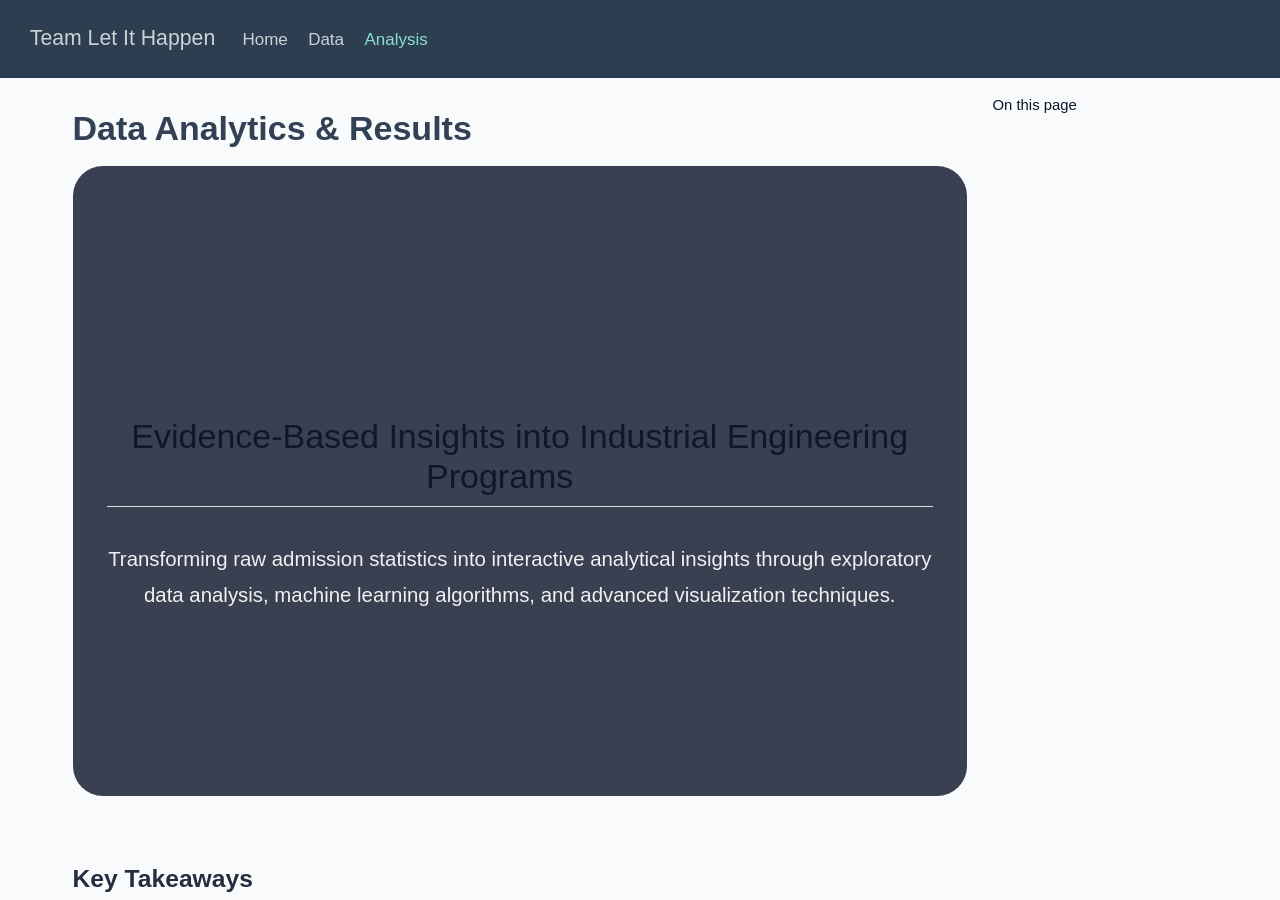
==== commit 73f86446: "UPTAED" ====
--- a/docs/index.html
+++ b/docs/index.html
@@ -1,952 +1,8 @@
-<!DOCTYPE html>
-<html xmlns="http://www.w3.org/1999/xhtml" lang="en" xml:lang="en"><head>
-
-<meta charset="utf-8">
-<meta name="generator" content="quarto-1.8.25">
-
-<meta name="viewport" content="width=device-width, initial-scale=1.0, user-scalable=yes">
-
-
-<title>Team Let It Happen</title>
-<style>
-code{white-space: pre-wrap;}
-span.smallcaps{font-variant: small-caps;}
-div.columns{display: flex; gap: min(4vw, 1.5em);}
-div.column{flex: auto; overflow-x: auto;}
-div.hanging-indent{margin-left: 1.5em; text-indent: -1.5em;}
-ul.task-list{list-style: none;}
-ul.task-list li input[type="checkbox"] {
-  width: 0.8em;
-  margin: 0 0.8em 0.2em -1em; /* quarto-specific, see https://github.com/quarto-dev/quarto-cli/issues/4556 */ 
-  vertical-align: middle;
-}
-</style>
-
-
-<script src="site_libs/quarto-nav/quarto-nav.js"></script>
-<script src="site_libs/quarto-nav/headroom.min.js"></script>
-<script src="site_libs/clipboard/clipboard.min.js"></script>
-<script src="site_libs/quarto-search/autocomplete.umd.js"></script>
-<script src="site_libs/quarto-search/fuse.min.js"></script>
-<script src="site_libs/quarto-search/quarto-search.js"></script>
-<meta name="quarto:offset" content="./">
-<script src="site_libs/quarto-html/quarto.js" type="module"></script>
-<script src="site_libs/quarto-html/tabsets/tabsets.js" type="module"></script>
-<script src="site_libs/quarto-html/axe/axe-check.js" type="module"></script>
-<script src="site_libs/quarto-html/popper.min.js"></script>
-<script src="site_libs/quarto-html/tippy.umd.min.js"></script>
-<script src="site_libs/quarto-html/anchor.min.js"></script>
-<link href="site_libs/quarto-html/tippy.css" rel="stylesheet">
-<link href="site_libs/quarto-html/quarto-syntax-highlighting-7b89279ff1a6dce999919e0e67d4d9ec.css" rel="stylesheet" id="quarto-text-highlighting-styles">
-<script src="site_libs/bootstrap/bootstrap.min.js"></script>
-<link href="site_libs/bootstrap/bootstrap-icons.css" rel="stylesheet">
-<link href="site_libs/bootstrap/bootstrap-466483732dcb0cea7139c1eae81929d3.min.css" rel="stylesheet" append-hash="true" id="quarto-bootstrap" data-mode="light">
-<script id="quarto-search-options" type="application/json">{
-  "location": "navbar",
-  "copy-button": false,
-  "collapse-after": 3,
-  "panel-placement": "end",
-  "type": "overlay",
-  "limit": 50,
-  "keyboard-shortcut": [
-    "f",
-    "/",
-    "s"
-  ],
-  "show-item-context": false,
-  "language": {
-    "search-no-results-text": "No results",
-    "search-matching-documents-text": "matching documents",
-    "search-copy-link-title": "Copy link to search",
-    "search-hide-matches-text": "Hide additional matches",
-    "search-more-match-text": "more match in this document",
-    "search-more-matches-text": "more matches in this document",
-    "search-clear-button-title": "Clear",
-    "search-text-placeholder": "",
-    "search-detached-cancel-button-title": "Cancel",
-    "search-submit-button-title": "Submit",
-    "search-label": "Search"
-  }
-}</script>
-<style>html{ scroll-behavior: smooth; }</style>
-
-
-<link rel="stylesheet" href="styles.css">
-</head>
-
-<body class="nav-fixed quarto-light">
-
-<div id="quarto-search-results"></div>
-  <header id="quarto-header" class="headroom fixed-top">
-    <nav class="navbar navbar-expand-lg " data-bs-theme="dark">
-      <div class="navbar-container container-fluid">
-      <div class="navbar-brand-container mx-auto">
-    <a href="./index.html" class="navbar-brand navbar-brand-logo">
-    </a>
-    <a class="navbar-brand" href="./index.html">
-    <span class="navbar-title">Team Let It Happen</span>
-    </a>
-  </div>
-            <div id="quarto-search" class="" title="Search"></div>
-          <button class="navbar-toggler" type="button" data-bs-toggle="collapse" data-bs-target="#navbarCollapse" aria-controls="navbarCollapse" role="menu" aria-expanded="false" aria-label="Toggle navigation" onclick="if (window.quartoToggleHeadroom) { window.quartoToggleHeadroom(); }">
-  <span class="navbar-toggler-icon"></span>
-</button>
-          <div class="collapse navbar-collapse" id="navbarCollapse">
-            <ul class="navbar-nav navbar-nav-scroll me-auto">
-  <li class="nav-item">
-    <a class="nav-link active" href="./index.html" aria-current="page"> 
-<span class="menu-text">Home</span></a>
-  </li>  
-  <li class="nav-item">
-    <a class="nav-link" href="./data.html"> 
-<span class="menu-text">Data</span></a>
-  </li>  
-  <li class="nav-item">
-    <a class="nav-link" href="./analysis.html"> 
-<span class="menu-text">Analysis</span></a>
-  </li>  
-</ul>
-          </div> <!-- /navcollapse -->
-            <div class="quarto-navbar-tools">
-</div>
-      </div> <!-- /container-fluid -->
-    </nav>
-</header>
-<!-- content -->
-<div id="quarto-content" class="quarto-container page-columns page-rows-contents page-layout-full page-navbar">
-<!-- sidebar -->
-<!-- margin-sidebar -->
-    
-<!-- main -->
-<main class="content column-page" id="quarto-document-content"><header id="title-block-header" class="quarto-title-block"><h1 class="title display-7">Decoding Higher Education</h1></header>
-
-
-
-
-<style>
-
-/* GENERAL */
-
-body {
-  background-color: #f8fafc;
-  font-family: "Segoe UI", sans-serif;
-}
-
-/* HERO SECTION */
-
-.hero-container {
-  height: 90vh;
-  border-radius: 30px;
-  overflow: hidden;
-  margin-bottom: 4rem;
-
-  background:
-    linear-gradient(rgba(15,23,42,0.82), rgba(15,23,42,0.82)),
-    url("https://images.unsplash.com/photo-1523050854058-8df90110c9f1?q=80&w=2070&auto=format&fit=crop");
-
-  background-size: cover;
-  background-position: center;
-
-  display: flex;
-  align-items: center;
-  justify-content: center;
-}
-
-.hero-content {
-  max-width: 900px;
-  color: white;
-  text-align: center;
-  padding: 2rem;
-}
-
-.hero-content h1 {
-  font-size: 5rem;
-  font-weight: 800;
-  margin-bottom: 1rem;
-}
-
-.hero-content h2 {
-  font-size: 2rem;
-  font-weight: 300;
-  margin-bottom: 2rem;
-}
-
-.hero-content p {
-  font-size: 1.2rem;
-  line-height: 1.8;
-  opacity: 0.9;
-}
-
-.hero-buttons {
-  margin-top: 2rem;
-}
-
-.hero-btn {
-  display: inline-block;
-  padding: 14px 28px;
-  border-radius: 14px;
-  background: white;
-  color: #0f172a;
-  text-decoration: none;
-  font-weight: 600;
-  margin: 0 10px;
-  transition: 0.3s ease;
-}
-
-.hero-btn:hover {
-  transform: translateY(-4px);
-}
-
-.secondary-btn {
-  background: transparent;
-  border: 2px solid white;
-  color: white;
-}
-
-/* STATS SECTION */
-
-.stats-section {
-  display: grid;
-  grid-template-columns: repeat(4, 1fr);
-  gap: 1.5rem;
-  margin-bottom: 4rem;
-}
-
-.stat-box {
-  background: white;
-  padding: 2rem;
-  border-radius: 24px;
-  text-align: center;
-  box-shadow: 0 10px 30px rgba(0,0,0,0.06);
-}
-
-.stat-number {
-  font-size: 2.5rem;
-  font-weight: 800;
-  color: #0f172a;
-}
-
-.stat-label {
-  margin-top: 0.5rem;
-  color: #64748b;
-  font-size: 1rem;
-}
-
-/* CONTENT CARDS */
-
-.content-card {
-  background: white;
-  padding: 3rem;
-  border-radius: 28px;
-  margin-bottom: 3rem;
-  box-shadow: 0 10px 30px rgba(0,0,0,0.05);
-}
-
-.content-card h2 {
-  margin-bottom: 1.5rem;
-  font-weight: 700;
-  color: #0f172a;
-}
-
-.content-card p,
-.content-card li {
-  font-size: 1.05rem;
-  line-height: 1.9;
-  color: #334155;
-}
-
-/* DARK SECTION */
-
-.dark-section {
-  background: #0f172a;
-  color: white;
-  padding: 3rem;
-  border-radius: 28px;
-  margin-bottom: 3rem;
-}
-
-.dark-section h2 {
-  margin-bottom: 1.5rem;
-}
-
-.dark-section li {
-  margin-bottom: 1rem;
-  font-size: 1.1rem;
-}
-
-/* FOOTER NAVIGATION */
-
-.nav-links {
-  text-align: center;
-  margin-top: 2rem;
-}
-
-.nav-links a {
-  text-decoration: none;
-  font-weight: 600;
-  margin: 0 1rem;
-  color: #0f172a;
-}
-
-</style>
-<div class="hero-container">
-<section id="decoding-higher-education" class="level1 hero-content">
-
-<section id="a-trend-analysis-of-industrial-engineering-programs-in-turkey" class="level2">
-<h2 class="anchored" data-anchor-id="a-trend-analysis-of-industrial-engineering-programs-in-turkey">A Trend Analysis of Industrial Engineering Programs in Turkey</h2>
-<p>
-Understanding the hidden drivers behind student demand, university prestige, and regional educational dynamics through data analytics.
-</p>
-<div class="hero-buttons">
-<p><a href="analysis.html" class="hero-btn"> Explore Analysis </a></p>
-<p><a href="data.html" class="hero-btn secondary-btn"> View Dataset </a></p>
-</div>
-<p><br><br></p>
-<section id="team-let-it-happen" class="level3">
-<h3 class="anchored" data-anchor-id="team-let-it-happen">Team Let It Happen</h3>
-<p>Yusuf Bora Çavdar · Onur Furkan Gök</p>
-</section>
-</section>
-</section>
-</div>
-<div class="stats-section">
-<div class="stat-box">
-<div class="stat-number">
-2018–2024
-</div>
-<div class="stat-label">
-Years Analyzed
-</div>
-</div>
-<div class="stat-box">
-<div class="stat-number">
-100+
-</div>
-<div class="stat-label">
-IE Programs
-</div>
-</div>
-<div class="stat-box">
-<div class="stat-number">
-81
-</div>
-<div class="stat-label">
-Cities Covered
-</div>
-</div>
-<div class="stat-box">
-<div class="stat-number">
-Multi
-</div>
-<div class="stat-label">
-Integrated Sources
-</div>
-</div>
-</div>
-<section id="project-overview" class="level2 content-card">
-<h2 class="anchored" data-anchor-id="project-overview">Project Overview</h2>
-<p>Industrial Engineering programs in Turkey exhibit significant differences in popularity, student demand, and ranking performance. However, raw placement statistics alone often fail to explain why certain universities consistently outperform others.</p>
-<p>This project investigates the evolution of Industrial Engineering departments between 2018 and 2024 by combining official placement statistics, demand indicators, and regional characteristics.</p>
-<p>Using R and Quarto, we apply data analytics techniques to explore how geographical location, quota structures, and demand intensity relate to departmental success and national visibility.</p>
-</section>
-<section id="research-questions" class="level2 dark-section">
-<h2 class="anchored" data-anchor-id="research-questions">Research Questions</h2>
-<ul>
-<li>What factors influence the popularity of Industrial Engineering departments in Turkey?</li>
-<li>Do metropolitan universities dominate student demand?</li>
-<li>How does demand-to-quota ratio affect ranking performance?</li>
-<li>Which universities demonstrate the strongest upward trends over time?</li>
-<li>Are regional patterns observable across the Turkish higher education landscape?</li>
-</ul>
-</section>
-<section id="methodology-overview" class="level2 content-card">
-<h2 class="anchored" data-anchor-id="methodology-overview">Methodology Overview</h2>
-<p>This project combines modern data analytics workflows with reproducible research practices.</p>
-<section id="analytical-pipeline" class="level3">
-<h3 class="anchored" data-anchor-id="analytical-pipeline">Analytical Pipeline</h3>
-<ul>
-<li>Data extraction using the <code>thestats</code> R package</li>
-<li>Integration of YÖK Atlas and supplementary datasets</li>
-<li>Data cleaning and preprocessing in R</li>
-<li>Exploratory Data Analysis (EDA)</li>
-<li>Correlation and trend analysis</li>
-<li>Statistical modeling and visualization through Quarto</li>
-</ul>
-</section>
-</section>
-<section id="key-takeaways" class="level2 content-card">
-<h2 class="anchored" data-anchor-id="key-takeaways">Key Takeaways</h2>
-<ul>
-<li>Metropolitan universities consistently dominate ranking performance and student demand.</li>
-<li>Demand-to-quota ratio appears strongly associated with national success rankings.</li>
-<li>Several Anatolian universities demonstrate rapid upward trends after 2021.</li>
-<li>Regional disparities continue to shape Industrial Engineering education patterns in Turkey.</li>
-<li>Data-driven approaches provide deeper insight beyond raw placement statistics.</li>
-</ul>
-</section>
-<section id="explore-the-project" class="level2 content-card">
-<h2 class="anchored" data-anchor-id="explore-the-project">Explore the Project</h2>
-<div class="nav-links">
-<p><a href="data.html">Data Page</a></p>
-<p><a href="analysis.html">Analysis Page</a></p>
-</div>
-</section>
-<div class="contributors-section">
-<div class="contributors-header">
-<h2 class="anchored">
-Research Contributors
-</h2>
-<p>
-This project was developed collaboratively as part of the EMU430 Data Analytics course, focusing on reproducible research, statistical modeling, and interactive analytical reporting.
-</p>
-</div>
-<div class="contributors-table">
-<div class="contributor-row">
-<div class="contributor-name">
-<p><a href="https://emu-hacettepe-analytics.github.io/emu430-spring2026-boracavdar/" target="_blank"> Yusuf Bora Çavdar </a></p>
-</div>
-<div class="contributor-role">
-<p>Data Engineering · Visualization · Statistical Analysis</p>
-</div>
-</div>
-<div class="contributor-row">
-<div class="contributor-name">
-<p><a href="https://emu-hacettepe-analytics.github.io/emu430-spring2026-onurfgg/" target="_blank"> Onur Furkan Gök </a></p>
-</div>
-<div class="contributor-role">
-<p>Research Design · Data Processing · Methodological Development</p>
-</div>
-</div>
-</div>
-</div>
-<style>
-
-.contributors-section {
-
-  margin-top: 6rem;
-  margin-bottom: 5rem;
-
-  padding-top: 3rem;
-
-  border-top:
-    1px solid rgba(15,23,42,0.08);
-}
-
-.contributors-header {
-
-  margin-bottom: 3rem;
-}
-
-.contributors-header h2 {
-
-  font-size: 2.2rem;
-  font-weight: 800;
-
-  color: #0f172a;
-
-  margin-bottom: 1rem;
-}
-
-.contributors-header p {
-
-  max-width: 780px;
-
-  color: #64748b;
-
-  line-height: 1.9;
-
-  font-size: 1.05rem;
-}
-
-.contributors-table {
-
-  background: white;
-
-  border-radius: 28px;
-
-  overflow: hidden;
-
-  box-shadow:
-    0 12px 35px rgba(15,23,42,0.05);
-
-  border:
-    1px solid rgba(15,23,42,0.05);
-}
-
-.contributor-row {
-
-  display: grid;
-
-  grid-template-columns: 1fr 2fr;
-
-  gap: 2rem;
-
-  padding: 2rem 2.5rem;
-
-  align-items: center;
-
-  transition:
-    background 0.3s ease;
-}
-
-.contributor-row:not(:last-child) {
-
-  border-bottom:
-    1px solid rgba(15,23,42,0.06);
-}
-
-.contributor-row:hover {
-
-  background:
-    rgba(56,189,248,0.04);
-}
-
-.contributor-name a {
-
-  text-decoration: none;
-
-  color: #0f172a;
-
-  font-size: 1.15rem;
-
-  font-weight: 700;
-
-  transition:
-    color 0.3s ease;
-}
-
-.contributor-name a:hover {
-
-  color: #38bdf8;
-}
-
-.contributor-role {
-
-  color: #475569;
-
-  line-height: 1.8;
-}
-
-@media (max-width: 768px) {
-
-  .contributor-row {
-
-    grid-template-columns: 1fr;
-
-    gap: 1rem;
-  }
-
-}
-
-</style>
-
-
-
-</main> <!-- /main -->
-<script id="quarto-html-after-body" type="application/javascript">
-  window.document.addEventListener("DOMContentLoaded", function (event) {
-    const icon = "";
-    const anchorJS = new window.AnchorJS();
-    anchorJS.options = {
-      placement: 'right',
-      icon: icon
-    };
-    anchorJS.add('.anchored');
-    const isCodeAnnotation = (el) => {
-      for (const clz of el.classList) {
-        if (clz.startsWith('code-annotation-')) {                     
-          return true;
-        }
-      }
-      return false;
-    }
-    const onCopySuccess = function(e) {
-      // button target
-      const button = e.trigger;
-      // don't keep focus
-      button.blur();
-      // flash "checked"
-      button.classList.add('code-copy-button-checked');
-      var currentTitle = button.getAttribute("title");
-      button.setAttribute("title", "Copied!");
-      let tooltip;
-      if (window.bootstrap) {
-        button.setAttribute("data-bs-toggle", "tooltip");
-        button.setAttribute("data-bs-placement", "left");
-        button.setAttribute("data-bs-title", "Copied!");
-        tooltip = new bootstrap.Tooltip(button, 
-          { trigger: "manual", 
-            customClass: "code-copy-button-tooltip",
-            offset: [0, -8]});
-        tooltip.show();    
-      }
-      setTimeout(function() {
-        if (tooltip) {
-          tooltip.hide();
-          button.removeAttribute("data-bs-title");
-          button.removeAttribute("data-bs-toggle");
-          button.removeAttribute("data-bs-placement");
-        }
-        button.setAttribute("title", currentTitle);
-        button.classList.remove('code-copy-button-checked');
-      }, 1000);
-      // clear code selection
-      e.clearSelection();
-    }
-    const getTextToCopy = function(trigger) {
-      const outerScaffold = trigger.parentElement.cloneNode(true);
-      const codeEl = outerScaffold.querySelector('code');
-      for (const childEl of codeEl.children) {
-        if (isCodeAnnotation(childEl)) {
-          childEl.remove();
-        }
-      }
-      return codeEl.innerText;
-    }
-    const clipboard = new window.ClipboardJS('.code-copy-button:not([data-in-quarto-modal])', {
-      text: getTextToCopy
-    });
-    clipboard.on('success', onCopySuccess);
-    if (window.document.getElementById('quarto-embedded-source-code-modal')) {
-      const clipboardModal = new window.ClipboardJS('.code-copy-button[data-in-quarto-modal]', {
-        text: getTextToCopy,
-        container: window.document.getElementById('quarto-embedded-source-code-modal')
-      });
-      clipboardModal.on('success', onCopySuccess);
-    }
-      var localhostRegex = new RegExp(/^(?:http|https):\/\/localhost\:?[0-9]*\//);
-      var mailtoRegex = new RegExp(/^mailto:/);
-        var filterRegex = new RegExp('/' + window.location.host + '/');
-      var isInternal = (href) => {
-          return filterRegex.test(href) || localhostRegex.test(href) || mailtoRegex.test(href);
-      }
-      // Inspect non-navigation links and adorn them if external
-     var links = window.document.querySelectorAll('a[href]:not(.nav-link):not(.navbar-brand):not(.toc-action):not(.sidebar-link):not(.sidebar-item-toggle):not(.pagination-link):not(.no-external):not([aria-hidden]):not(.dropdown-item):not(.quarto-navigation-tool):not(.about-link)');
-      for (var i=0; i<links.length; i++) {
-        const link = links[i];
-        if (!isInternal(link.href)) {
-          // undo the damage that might have been done by quarto-nav.js in the case of
-          // links that we want to consider external
-          if (link.dataset.originalHref !== undefined) {
-            link.href = link.dataset.originalHref;
-          }
-        }
-      }
-    function tippyHover(el, contentFn, onTriggerFn, onUntriggerFn) {
-      const config = {
-        allowHTML: true,
-        maxWidth: 500,
-        delay: 100,
-        arrow: false,
-        appendTo: function(el) {
-            return el.parentElement;
-        },
-        interactive: true,
-        interactiveBorder: 10,
-        theme: 'quarto',
-        placement: 'bottom-start',
-      };
-      if (contentFn) {
-        config.content = contentFn;
-      }
-      if (onTriggerFn) {
-        config.onTrigger = onTriggerFn;
-      }
-      if (onUntriggerFn) {
-        config.onUntrigger = onUntriggerFn;
-      }
-      window.tippy(el, config); 
-    }
-    const noterefs = window.document.querySelectorAll('a[role="doc-noteref"]');
-    for (var i=0; i<noterefs.length; i++) {
-      const ref = noterefs[i];
-      tippyHover(ref, function() {
-        // use id or data attribute instead here
-        let href = ref.getAttribute('data-footnote-href') || ref.getAttribute('href');
-        try { href = new URL(href).hash; } catch {}
-        const id = href.replace(/^#\/?/, "");
-        const note = window.document.getElementById(id);
-        if (note) {
-          return note.innerHTML;
-        } else {
-          return "";
-        }
-      });
-    }
-    const xrefs = window.document.querySelectorAll('a.quarto-xref');
-    const processXRef = (id, note) => {
-      // Strip column container classes
-      const stripColumnClz = (el) => {
-        el.classList.remove("page-full", "page-columns");
-        if (el.children) {
-          for (const child of el.children) {
-            stripColumnClz(child);
-          }
-        }
-      }
-      stripColumnClz(note)
-      if (id === null || id.startsWith('sec-')) {
-        // Special case sections, only their first couple elements
-        const container = document.createElement("div");
-        if (note.children && note.children.length > 2) {
-          container.appendChild(note.children[0].cloneNode(true));
-          for (let i = 1; i < note.children.length; i++) {
-            const child = note.children[i];
-            if (child.tagName === "P" && child.innerText === "") {
-              continue;
-            } else {
-              container.appendChild(child.cloneNode(true));
-              break;
-            }
-          }
-          if (window.Quarto?.typesetMath) {
-            window.Quarto.typesetMath(container);
-          }
-          return container.innerHTML
-        } else {
-          if (window.Quarto?.typesetMath) {
-            window.Quarto.typesetMath(note);
-          }
-          return note.innerHTML;
-        }
-      } else {
-        // Remove any anchor links if they are present
-        const anchorLink = note.querySelector('a.anchorjs-link');
-        if (anchorLink) {
-          anchorLink.remove();
-        }
-        if (window.Quarto?.typesetMath) {
-          window.Quarto.typesetMath(note);
-        }
-        if (note.classList.contains("callout")) {
-          return note.outerHTML;
-        } else {
-          return note.innerHTML;
-        }
-      }
-    }
-    for (var i=0; i<xrefs.length; i++) {
-      const xref = xrefs[i];
-      tippyHover(xref, undefined, function(instance) {
-        instance.disable();
-        let url = xref.getAttribute('href');
-        let hash = undefined; 
-        if (url.startsWith('#')) {
-          hash = url;
-        } else {
-          try { hash = new URL(url).hash; } catch {}
-        }
-        if (hash) {
-          const id = hash.replace(/^#\/?/, "");
-          const note = window.document.getElementById(id);
-          if (note !== null) {
-            try {
-              const html = processXRef(id, note.cloneNode(true));
-              instance.setContent(html);
-            } finally {
-              instance.enable();
-              instance.show();
-            }
-          } else {
-            // See if we can fetch this
-            fetch(url.split('#')[0])
-            .then(res => res.text())
-            .then(html => {
-              const parser = new DOMParser();
-              const htmlDoc = parser.parseFromString(html, "text/html");
-              const note = htmlDoc.getElementById(id);
-              if (note !== null) {
-                const html = processXRef(id, note);
-                instance.setContent(html);
-              } 
-            }).finally(() => {
-              instance.enable();
-              instance.show();
-            });
-          }
-        } else {
-          // See if we can fetch a full url (with no hash to target)
-          // This is a special case and we should probably do some content thinning / targeting
-          fetch(url)
-          .then(res => res.text())
-          .then(html => {
-            const parser = new DOMParser();
-            const htmlDoc = parser.parseFromString(html, "text/html");
-            const note = htmlDoc.querySelector('main.content');
-            if (note !== null) {
-              // This should only happen for chapter cross references
-              // (since there is no id in the URL)
-              // remove the first header
-              if (note.children.length > 0 && note.children[0].tagName === "HEADER") {
-                note.children[0].remove();
-              }
-              const html = processXRef(null, note);
-              instance.setContent(html);
-            } 
-          }).finally(() => {
-            instance.enable();
-            instance.show();
-          });
-        }
-      }, function(instance) {
-      });
-    }
-        let selectedAnnoteEl;
-        const selectorForAnnotation = ( cell, annotation) => {
-          let cellAttr = 'data-code-cell="' + cell + '"';
-          let lineAttr = 'data-code-annotation="' +  annotation + '"';
-          const selector = 'span[' + cellAttr + '][' + lineAttr + ']';
-          return selector;
-        }
-        const selectCodeLines = (annoteEl) => {
-          const doc = window.document;
-          const targetCell = annoteEl.getAttribute("data-target-cell");
-          const targetAnnotation = annoteEl.getAttribute("data-target-annotation");
-          const annoteSpan = window.document.querySelector(selectorForAnnotation(targetCell, targetAnnotation));
-          const lines = annoteSpan.getAttribute("data-code-lines").split(",");
-          const lineIds = lines.map((line) => {
-            return targetCell + "-" + line;
-          })
-          let top = null;
-          let height = null;
-          let parent = null;
-          if (lineIds.length > 0) {
-              //compute the position of the single el (top and bottom and make a div)
-              const el = window.document.getElementById(lineIds[0]);
-              top = el.offsetTop;
-              height = el.offsetHeight;
-              parent = el.parentElement.parentElement;
-            if (lineIds.length > 1) {
-              const lastEl = window.document.getElementById(lineIds[lineIds.length - 1]);
-              const bottom = lastEl.offsetTop + lastEl.offsetHeight;
-              height = bottom - top;
-            }
-            if (top !== null && height !== null && parent !== null) {
-              // cook up a div (if necessary) and position it 
-              let div = window.document.getElementById("code-annotation-line-highlight");
-              if (div === null) {
-                div = window.document.createElement("div");
-                div.setAttribute("id", "code-annotation-line-highlight");
-                div.style.position = 'absolute';
-                parent.appendChild(div);
-              }
-              div.style.top = top - 2 + "px";
-              div.style.height = height + 4 + "px";
-              div.style.left = 0;
-              let gutterDiv = window.document.getElementById("code-annotation-line-highlight-gutter");
-              if (gutterDiv === null) {
-                gutterDiv = window.document.createElement("div");
-                gutterDiv.setAttribute("id", "code-annotation-line-highlight-gutter");
-                gutterDiv.style.position = 'absolute';
-                const codeCell = window.document.getElementById(targetCell);
-                const gutter = codeCell.querySelector('.code-annotation-gutter');
-                gutter.appendChild(gutterDiv);
-              }
-              gutterDiv.style.top = top - 2 + "px";
-              gutterDiv.style.height = height + 4 + "px";
-            }
-            selectedAnnoteEl = annoteEl;
-          }
-        };
-        const unselectCodeLines = () => {
-          const elementsIds = ["code-annotation-line-highlight", "code-annotation-line-highlight-gutter"];
-          elementsIds.forEach((elId) => {
-            const div = window.document.getElementById(elId);
-            if (div) {
-              div.remove();
-            }
-          });
-          selectedAnnoteEl = undefined;
-        };
-          // Handle positioning of the toggle
-      window.addEventListener(
-        "resize",
-        throttle(() => {
-          elRect = undefined;
-          if (selectedAnnoteEl) {
-            selectCodeLines(selectedAnnoteEl);
-          }
-        }, 10)
-      );
-      function throttle(fn, ms) {
-      let throttle = false;
-      let timer;
-        return (...args) => {
-          if(!throttle) { // first call gets through
-              fn.apply(this, args);
-              throttle = true;
-          } else { // all the others get throttled
-              if(timer) clearTimeout(timer); // cancel #2
-              timer = setTimeout(() => {
-                fn.apply(this, args);
-                timer = throttle = false;
-              }, ms);
-          }
-        };
-      }
-        // Attach click handler to the DT
-        const annoteDls = window.document.querySelectorAll('dt[data-target-cell]');
-        for (const annoteDlNode of annoteDls) {
-          annoteDlNode.addEventListener('click', (event) => {
-            const clickedEl = event.target;
-            if (clickedEl !== selectedAnnoteEl) {
-              unselectCodeLines();
-              const activeEl = window.document.querySelector('dt[data-target-cell].code-annotation-active');
-              if (activeEl) {
-                activeEl.classList.remove('code-annotation-active');
-              }
-              selectCodeLines(clickedEl);
-              clickedEl.classList.add('code-annotation-active');
-            } else {
-              // Unselect the line
-              unselectCodeLines();
-              clickedEl.classList.remove('code-annotation-active');
-            }
-          });
-        }
-    const findCites = (el) => {
-      const parentEl = el.parentElement;
-      if (parentEl) {
-        const cites = parentEl.dataset.cites;
-        if (cites) {
-          return {
-            el,
-            cites: cites.split(' ')
-          };
-        } else {
-          return findCites(el.parentElement)
-        }
-      } else {
-        return undefined;
-      }
-    };
-    var bibliorefs = window.document.querySelectorAll('a[role="doc-biblioref"]');
-    for (var i=0; i<bibliorefs.length; i++) {
-      const ref = bibliorefs[i];
-      const citeInfo = findCites(ref);
-      if (citeInfo) {
-        tippyHover(citeInfo.el, function() {
-          var popup = window.document.createElement('div');
-          citeInfo.cites.forEach(function(cite) {
-            var citeDiv = window.document.createElement('div');
-            citeDiv.classList.add('hanging-indent');
-            citeDiv.classList.add('csl-entry');
-            var biblioDiv = window.document.getElementById('ref-' + cite);
-            if (biblioDiv) {
-              citeDiv.innerHTML = biblioDiv.innerHTML;
-            }
-            popup.appendChild(citeDiv);
-          });
-          return popup.innerHTML;
-        });
-      }
-    }
-  });
-  </script>
-</div> <!-- /content -->
-
-
-
-
-<script src="site_libs/quarto-html/zenscroll-min.js"></script>
-</body></html>+<html xmlns="http://www.w3.org/1999/xhtml">    
+  <head>      
+    <title>Redirect to analysis.html</title>      
+    <meta http-equiv="refresh" content="0;URL='analysis.html'" />    
+  </head>    
+  <body> 
+  </body>  
+</html>     
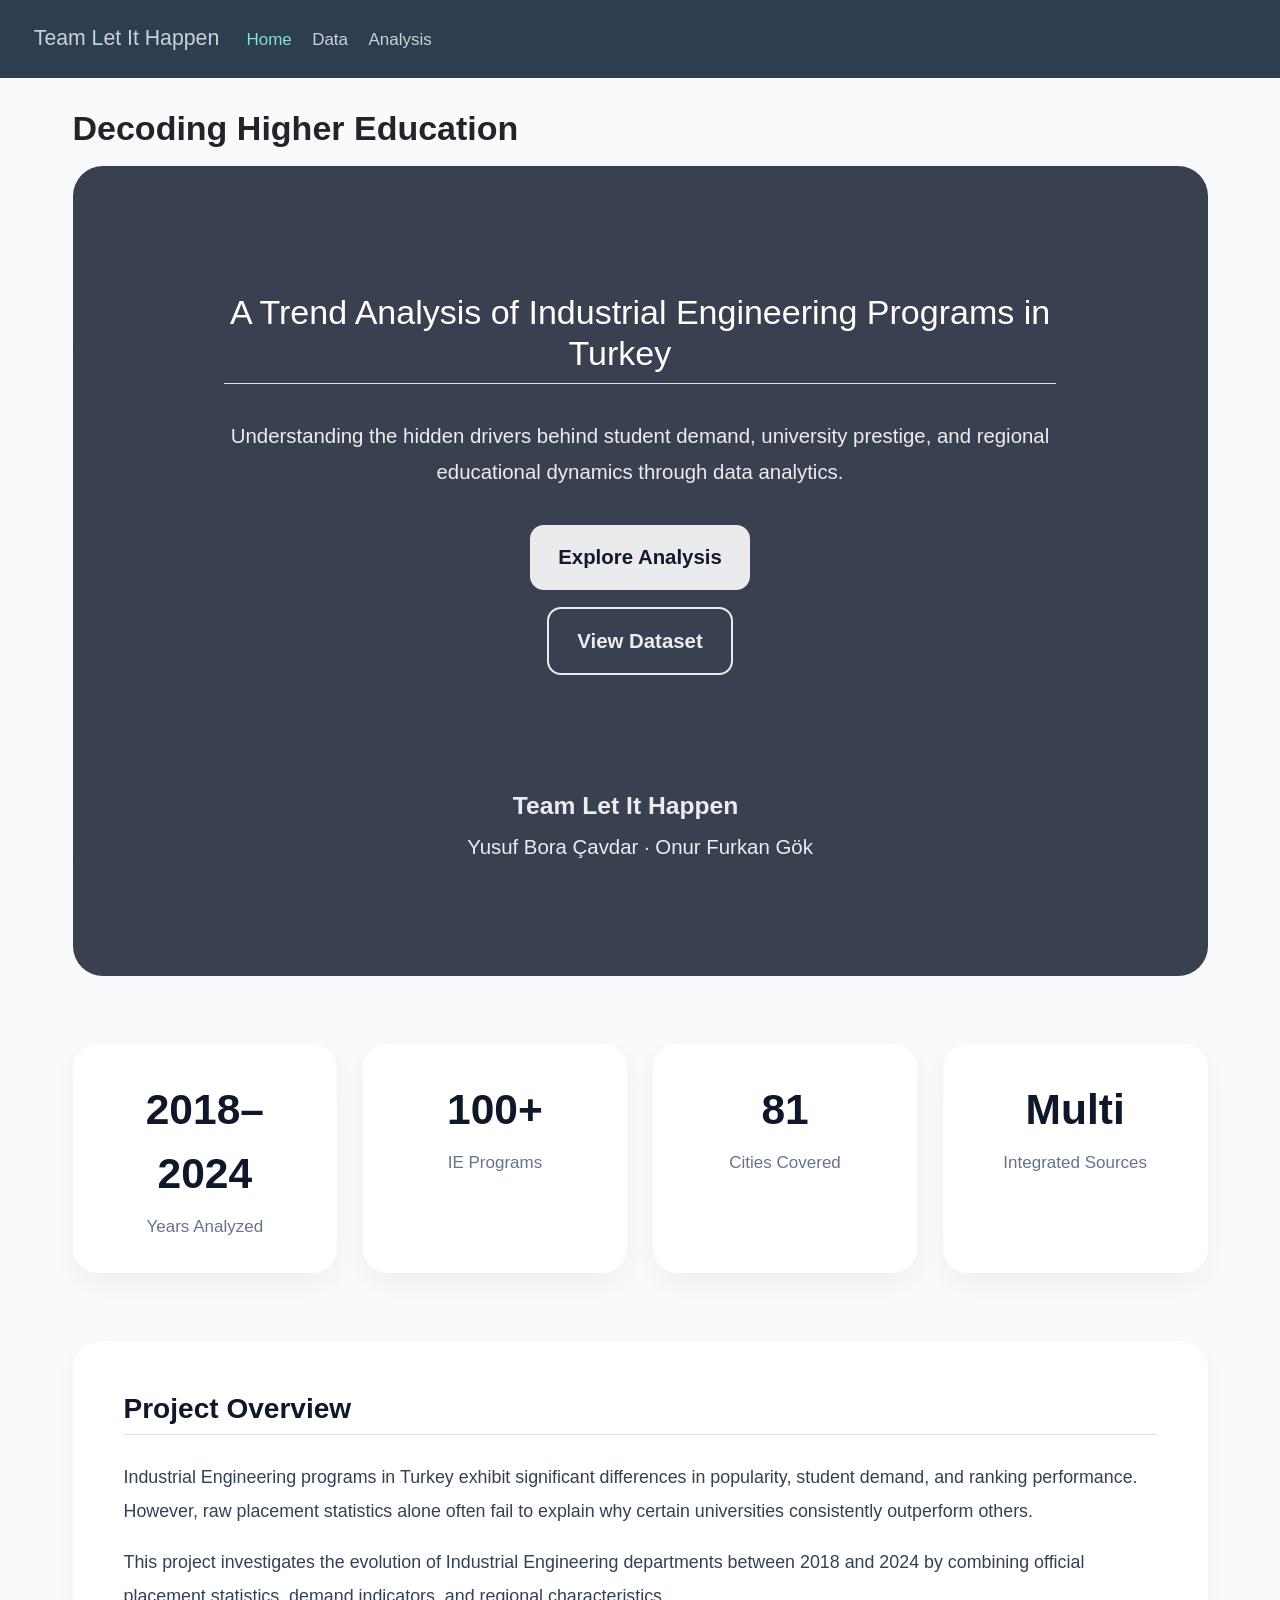
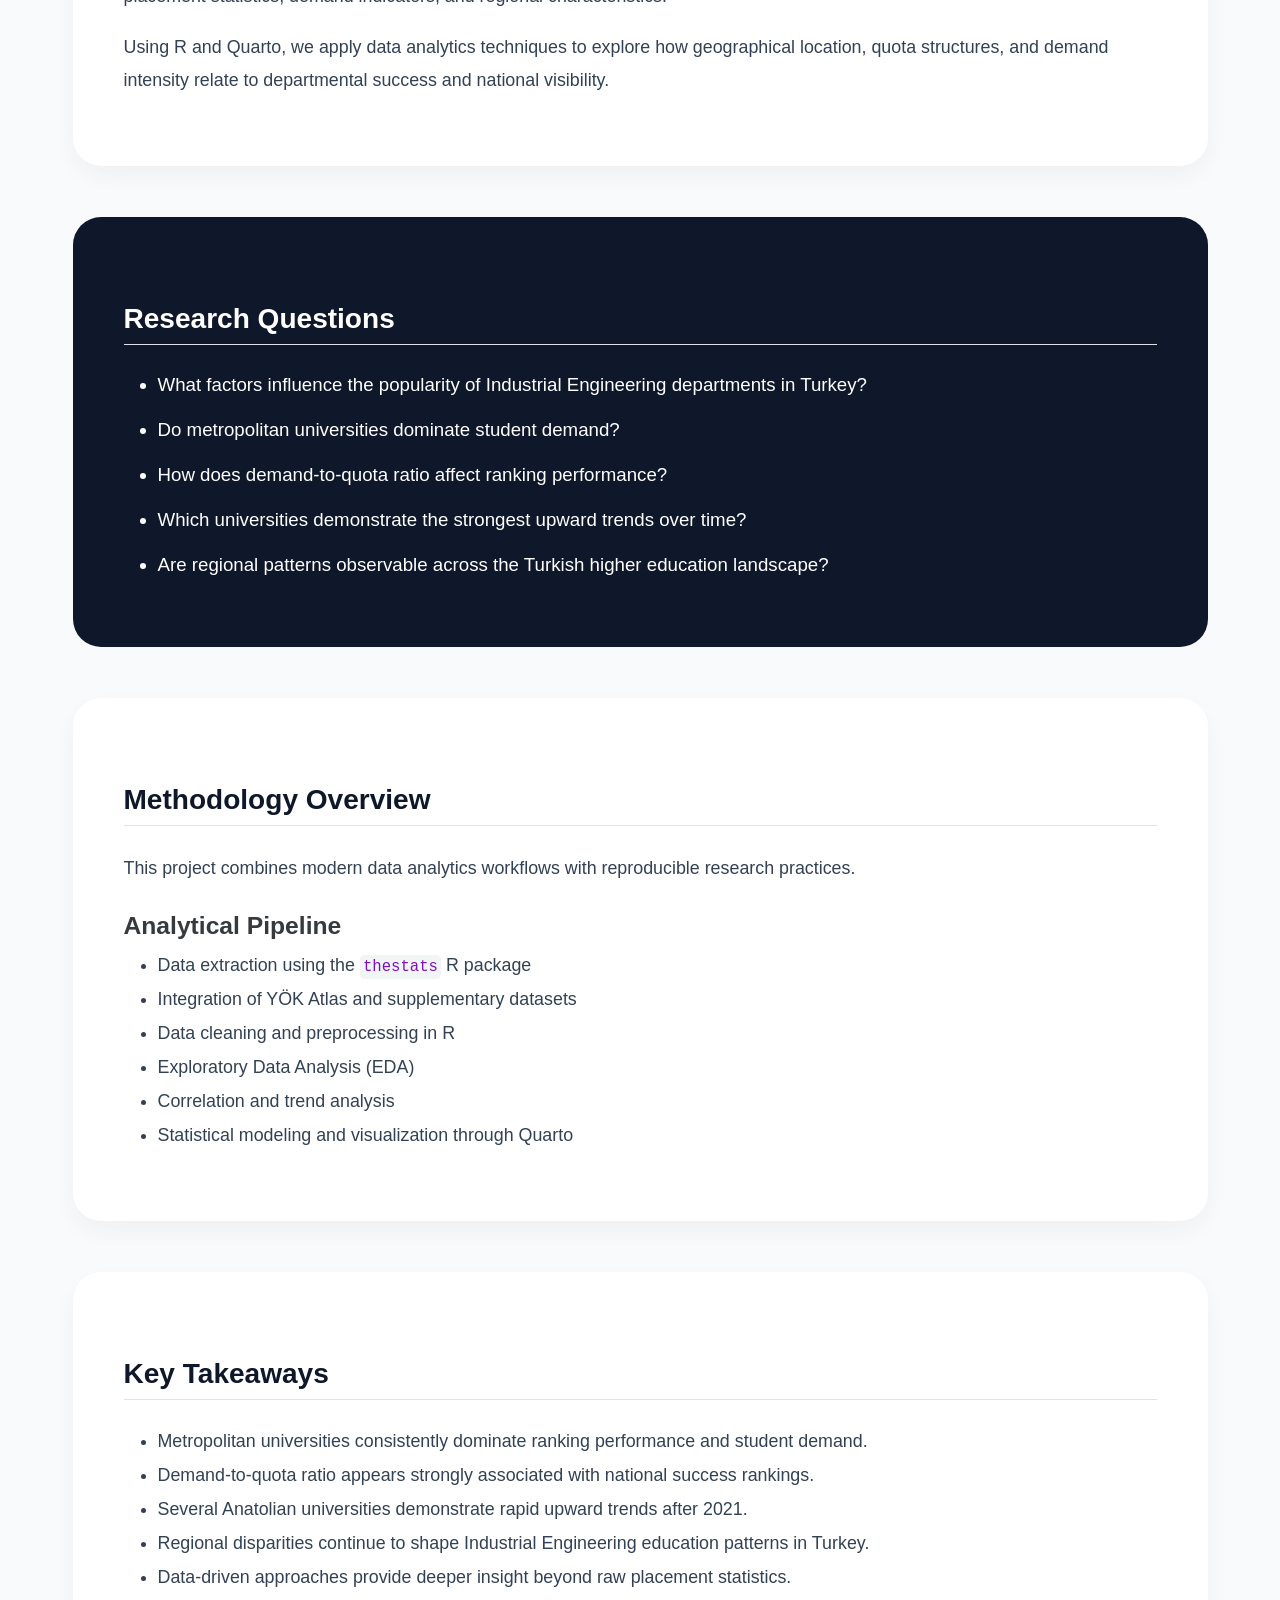
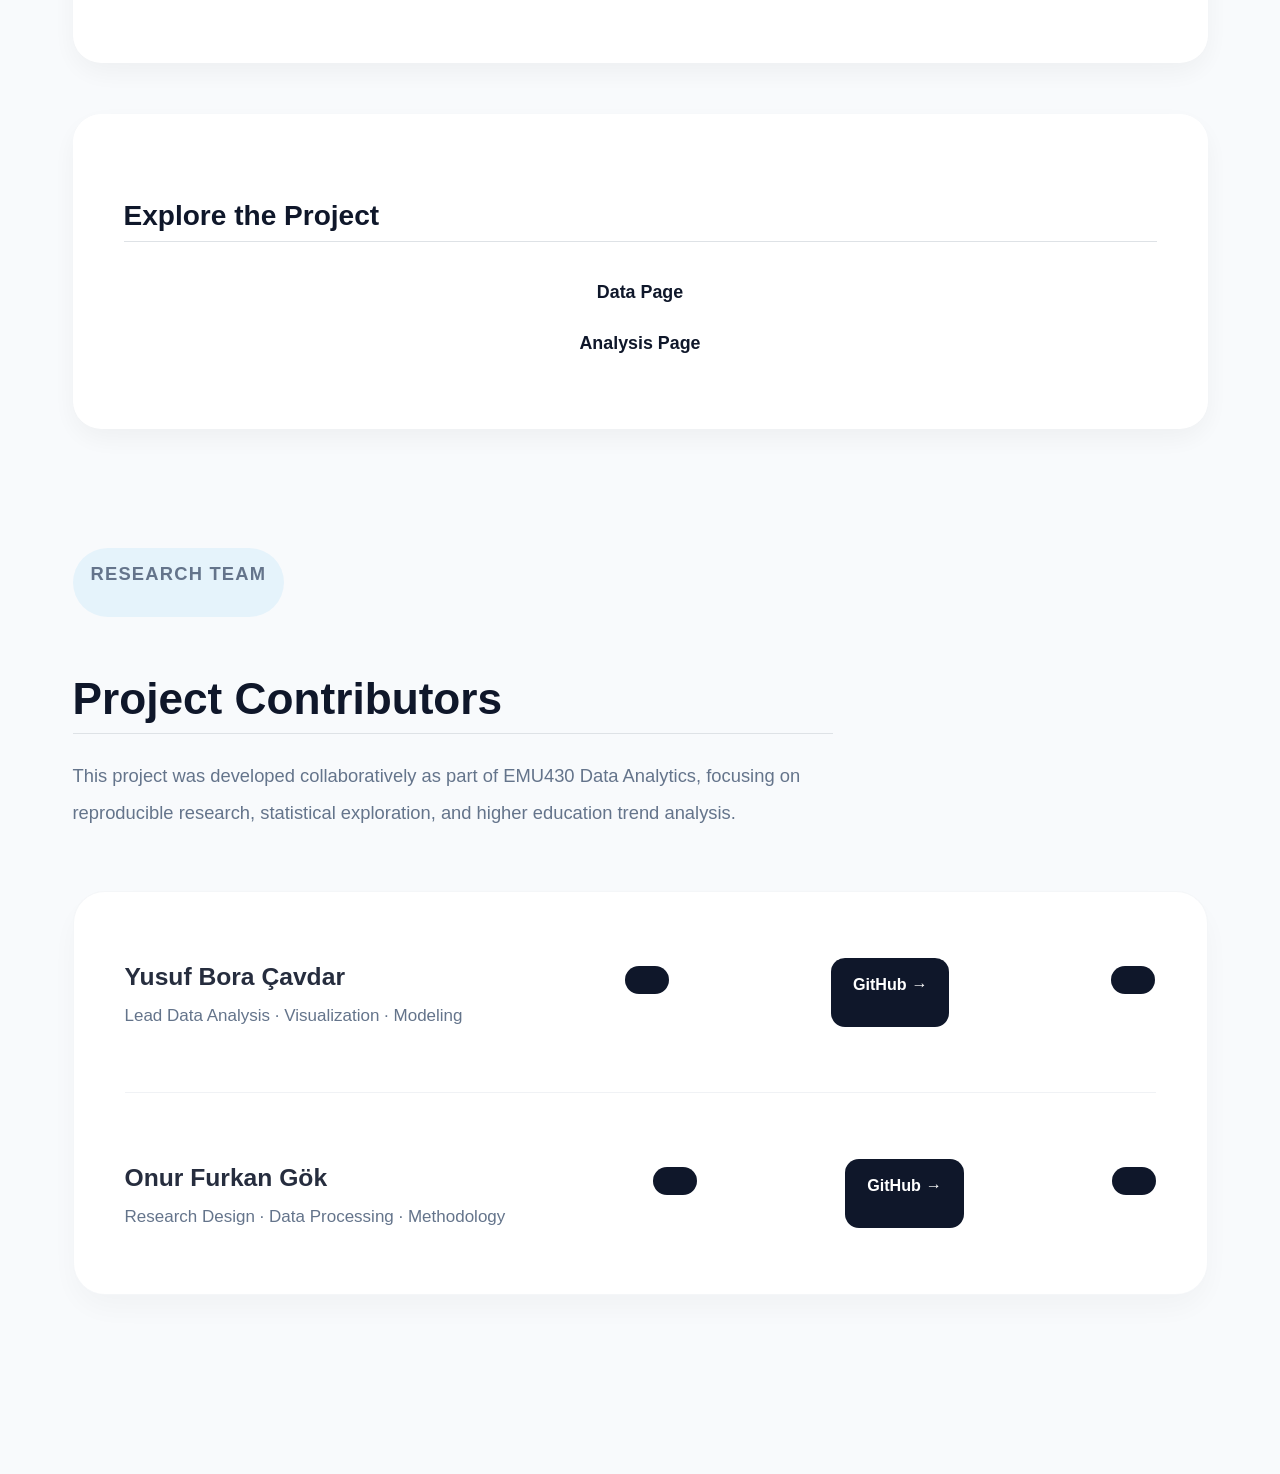
==== commit 9b97bc92: "auuuu" ====
--- a/docs/index.html
+++ b/docs/index.html
@@ -1,8 +1,1038 @@
-<html xmlns="http://www.w3.org/1999/xhtml">    
-  <head>      
-    <title>Redirect to analysis.html</title>      
-    <meta http-equiv="refresh" content="0;URL='analysis.html'" />    
-  </head>    
-  <body> 
-  </body>  
-</html>     
+<!DOCTYPE html>
+<html xmlns="http://www.w3.org/1999/xhtml" lang="en" xml:lang="en"><head>
+
+<meta charset="utf-8">
+<meta name="generator" content="quarto-1.8.25">
+
+<meta name="viewport" content="width=device-width, initial-scale=1.0, user-scalable=yes">
+
+
+<title>Team Let It Happen</title>
+<style>
+code{white-space: pre-wrap;}
+span.smallcaps{font-variant: small-caps;}
+div.columns{display: flex; gap: min(4vw, 1.5em);}
+div.column{flex: auto; overflow-x: auto;}
+div.hanging-indent{margin-left: 1.5em; text-indent: -1.5em;}
+ul.task-list{list-style: none;}
+ul.task-list li input[type="checkbox"] {
+  width: 0.8em;
+  margin: 0 0.8em 0.2em -1em; /* quarto-specific, see https://github.com/quarto-dev/quarto-cli/issues/4556 */ 
+  vertical-align: middle;
+}
+</style>
+
+
+<script src="site_libs/quarto-nav/quarto-nav.js"></script>
+<script src="site_libs/quarto-nav/headroom.min.js"></script>
+<script src="site_libs/clipboard/clipboard.min.js"></script>
+<script src="site_libs/quarto-search/autocomplete.umd.js"></script>
+<script src="site_libs/quarto-search/fuse.min.js"></script>
+<script src="site_libs/quarto-search/quarto-search.js"></script>
+<meta name="quarto:offset" content="./">
+<script src="site_libs/quarto-html/quarto.js" type="module"></script>
+<script src="site_libs/quarto-html/tabsets/tabsets.js" type="module"></script>
+<script src="site_libs/quarto-html/axe/axe-check.js" type="module"></script>
+<script src="site_libs/quarto-html/popper.min.js"></script>
+<script src="site_libs/quarto-html/tippy.umd.min.js"></script>
+<script src="site_libs/quarto-html/anchor.min.js"></script>
+<link href="site_libs/quarto-html/tippy.css" rel="stylesheet">
+<link href="site_libs/quarto-html/quarto-syntax-highlighting-7b89279ff1a6dce999919e0e67d4d9ec.css" rel="stylesheet" id="quarto-text-highlighting-styles">
+<script src="site_libs/bootstrap/bootstrap.min.js"></script>
+<link href="site_libs/bootstrap/bootstrap-icons.css" rel="stylesheet">
+<link href="site_libs/bootstrap/bootstrap-466483732dcb0cea7139c1eae81929d3.min.css" rel="stylesheet" append-hash="true" id="quarto-bootstrap" data-mode="light">
+<script id="quarto-search-options" type="application/json">{
+  "location": "navbar",
+  "copy-button": false,
+  "collapse-after": 3,
+  "panel-placement": "end",
+  "type": "overlay",
+  "limit": 50,
+  "keyboard-shortcut": [
+    "f",
+    "/",
+    "s"
+  ],
+  "show-item-context": false,
+  "language": {
+    "search-no-results-text": "No results",
+    "search-matching-documents-text": "matching documents",
+    "search-copy-link-title": "Copy link to search",
+    "search-hide-matches-text": "Hide additional matches",
+    "search-more-match-text": "more match in this document",
+    "search-more-matches-text": "more matches in this document",
+    "search-clear-button-title": "Clear",
+    "search-text-placeholder": "",
+    "search-detached-cancel-button-title": "Cancel",
+    "search-submit-button-title": "Submit",
+    "search-label": "Search"
+  }
+}</script>
+<style>html{ scroll-behavior: smooth; }</style>
+
+
+<link rel="stylesheet" href="styles.css">
+</head>
+
+<body class="nav-fixed quarto-light">
+
+<div id="quarto-search-results"></div>
+  <header id="quarto-header" class="headroom fixed-top">
+    <nav class="navbar navbar-expand-lg " data-bs-theme="dark">
+      <div class="navbar-container container-fluid">
+      <div class="navbar-brand-container mx-auto">
+    <a href="./index.html" class="navbar-brand navbar-brand-logo">
+    </a>
+    <a class="navbar-brand" href="./index.html">
+    <span class="navbar-title">Team Let It Happen</span>
+    </a>
+  </div>
+            <div id="quarto-search" class="" title="Search"></div>
+          <button class="navbar-toggler" type="button" data-bs-toggle="collapse" data-bs-target="#navbarCollapse" aria-controls="navbarCollapse" role="menu" aria-expanded="false" aria-label="Toggle navigation" onclick="if (window.quartoToggleHeadroom) { window.quartoToggleHeadroom(); }">
+  <span class="navbar-toggler-icon"></span>
+</button>
+          <div class="collapse navbar-collapse" id="navbarCollapse">
+            <ul class="navbar-nav navbar-nav-scroll me-auto">
+  <li class="nav-item">
+    <a class="nav-link active" href="./index.html" aria-current="page"> 
+<span class="menu-text">Home</span></a>
+  </li>  
+  <li class="nav-item">
+    <a class="nav-link" href="./data.html"> 
+<span class="menu-text">Data</span></a>
+  </li>  
+  <li class="nav-item">
+    <a class="nav-link" href="./analysis.html"> 
+<span class="menu-text">Analysis</span></a>
+  </li>  
+</ul>
+          </div> <!-- /navcollapse -->
+            <div class="quarto-navbar-tools">
+</div>
+      </div> <!-- /container-fluid -->
+    </nav>
+</header>
+<!-- content -->
+<div id="quarto-content" class="quarto-container page-columns page-rows-contents page-layout-full page-navbar">
+<!-- sidebar -->
+<!-- margin-sidebar -->
+    
+<!-- main -->
+<main class="content column-page" id="quarto-document-content"><header id="title-block-header" class="quarto-title-block"><h1 class="title display-7">Decoding Higher Education</h1></header>
+
+
+
+
+<style>
+
+/* GENERAL */
+
+body {
+  background-color: #f8fafc;
+  font-family: "Segoe UI", sans-serif;
+}
+
+/* HERO SECTION */
+
+.hero-container {
+  height: 90vh;
+  border-radius: 30px;
+  overflow: hidden;
+  margin-bottom: 4rem;
+
+  background:
+    linear-gradient(rgba(15,23,42,0.82), rgba(15,23,42,0.82)),
+    url("https://images.unsplash.com/photo-1523050854058-8df90110c9f1?q=80&w=2070&auto=format&fit=crop");
+
+  background-size: cover;
+  background-position: center;
+
+  display: flex;
+  align-items: center;
+  justify-content: center;
+}
+
+.hero-content {
+  max-width: 900px;
+  color: white;
+  text-align: center;
+  padding: 2rem;
+}
+
+.hero-content h1 {
+  font-size: 5rem;
+  font-weight: 800;
+  margin-bottom: 1rem;
+}
+
+.hero-content h2 {
+  font-size: 2rem;
+  font-weight: 300;
+  margin-bottom: 2rem;
+}
+
+.hero-content p {
+  font-size: 1.2rem;
+  line-height: 1.8;
+  opacity: 0.9;
+}
+
+.hero-buttons {
+  margin-top: 2rem;
+}
+
+.hero-btn {
+  display: inline-block;
+  padding: 14px 28px;
+  border-radius: 14px;
+  background: white;
+  color: #0f172a;
+  text-decoration: none;
+  font-weight: 600;
+  margin: 0 10px;
+  transition: 0.3s ease;
+}
+
+.hero-btn:hover {
+  transform: translateY(-4px);
+}
+
+.secondary-btn {
+  background: transparent;
+  border: 2px solid white;
+  color: white;
+}
+
+/* STATS SECTION */
+
+.stats-section {
+  display: grid;
+  grid-template-columns: repeat(4, 1fr);
+  gap: 1.5rem;
+  margin-bottom: 4rem;
+}
+
+.stat-box {
+  background: white;
+  padding: 2rem;
+  border-radius: 24px;
+  text-align: center;
+  box-shadow: 0 10px 30px rgba(0,0,0,0.06);
+}
+
+.stat-number {
+  font-size: 2.5rem;
+  font-weight: 800;
+  color: #0f172a;
+}
+
+.stat-label {
+  margin-top: 0.5rem;
+  color: #64748b;
+  font-size: 1rem;
+}
+
+/* CONTENT CARDS */
+
+.content-card {
+  background: white;
+  padding: 3rem;
+  border-radius: 28px;
+  margin-bottom: 3rem;
+  box-shadow: 0 10px 30px rgba(0,0,0,0.05);
+}
+
+.content-card h2 {
+  margin-bottom: 1.5rem;
+  font-weight: 700;
+  color: #0f172a;
+}
+
+.content-card p,
+.content-card li {
+  font-size: 1.05rem;
+  line-height: 1.9;
+  color: #334155;
+}
+
+/* DARK SECTION */
+
+.dark-section {
+  background: #0f172a;
+  color: white;
+  padding: 3rem;
+  border-radius: 28px;
+  margin-bottom: 3rem;
+}
+
+.dark-section h2 {
+  margin-bottom: 1.5rem;
+}
+
+.dark-section li {
+  margin-bottom: 1rem;
+  font-size: 1.1rem;
+}
+
+/* FOOTER NAVIGATION */
+
+.nav-links {
+  text-align: center;
+  margin-top: 2rem;
+}
+
+.nav-links a {
+  text-decoration: none;
+  font-weight: 600;
+  margin: 0 1rem;
+  color: #0f172a;
+}
+
+</style>
+<div class="hero-container">
+<section id="decoding-higher-education" class="level1 hero-content">
+
+<section id="a-trend-analysis-of-industrial-engineering-programs-in-turkey" class="level2">
+<h2 class="anchored" data-anchor-id="a-trend-analysis-of-industrial-engineering-programs-in-turkey">A Trend Analysis of Industrial Engineering Programs in Turkey</h2>
+<p>
+Understanding the hidden drivers behind student demand, university prestige, and regional educational dynamics through data analytics.
+</p>
+<div class="hero-buttons">
+<p><a href="analysis.html" class="hero-btn"> Explore Analysis </a></p>
+<p><a href="data.html" class="hero-btn secondary-btn"> View Dataset </a></p>
+</div>
+<p><br><br></p>
+<section id="team-let-it-happen" class="level3">
+<h3 class="anchored" data-anchor-id="team-let-it-happen">Team Let It Happen</h3>
+<p>Yusuf Bora Çavdar · Onur Furkan Gök</p>
+</section>
+</section>
+</section>
+</div>
+<div class="stats-section">
+<div class="stat-box">
+<div class="stat-number">
+2018–2024
+</div>
+<div class="stat-label">
+Years Analyzed
+</div>
+</div>
+<div class="stat-box">
+<div class="stat-number">
+100+
+</div>
+<div class="stat-label">
+IE Programs
+</div>
+</div>
+<div class="stat-box">
+<div class="stat-number">
+81
+</div>
+<div class="stat-label">
+Cities Covered
+</div>
+</div>
+<div class="stat-box">
+<div class="stat-number">
+Multi
+</div>
+<div class="stat-label">
+Integrated Sources
+</div>
+</div>
+</div>
+<section id="project-overview" class="level2 content-card">
+<h2 class="anchored" data-anchor-id="project-overview">Project Overview</h2>
+<p>Industrial Engineering programs in Turkey exhibit significant differences in popularity, student demand, and ranking performance. However, raw placement statistics alone often fail to explain why certain universities consistently outperform others.</p>
+<p>This project investigates the evolution of Industrial Engineering departments between 2018 and 2024 by combining official placement statistics, demand indicators, and regional characteristics.</p>
+<p>Using R and Quarto, we apply data analytics techniques to explore how geographical location, quota structures, and demand intensity relate to departmental success and national visibility.</p>
+</section>
+<section id="research-questions" class="level2 dark-section">
+<h2 class="anchored" data-anchor-id="research-questions">Research Questions</h2>
+<ul>
+<li>What factors influence the popularity of Industrial Engineering departments in Turkey?</li>
+<li>Do metropolitan universities dominate student demand?</li>
+<li>How does demand-to-quota ratio affect ranking performance?</li>
+<li>Which universities demonstrate the strongest upward trends over time?</li>
+<li>Are regional patterns observable across the Turkish higher education landscape?</li>
+</ul>
+</section>
+<section id="methodology-overview" class="level2 content-card">
+<h2 class="anchored" data-anchor-id="methodology-overview">Methodology Overview</h2>
+<p>This project combines modern data analytics workflows with reproducible research practices.</p>
+<section id="analytical-pipeline" class="level3">
+<h3 class="anchored" data-anchor-id="analytical-pipeline">Analytical Pipeline</h3>
+<ul>
+<li>Data extraction using the <code>thestats</code> R package</li>
+<li>Integration of YÖK Atlas and supplementary datasets</li>
+<li>Data cleaning and preprocessing in R</li>
+<li>Exploratory Data Analysis (EDA)</li>
+<li>Correlation and trend analysis</li>
+<li>Statistical modeling and visualization through Quarto</li>
+</ul>
+</section>
+</section>
+<section id="key-takeaways" class="level2 content-card">
+<h2 class="anchored" data-anchor-id="key-takeaways">Key Takeaways</h2>
+<ul>
+<li>Metropolitan universities consistently dominate ranking performance and student demand.</li>
+<li>Demand-to-quota ratio appears strongly associated with national success rankings.</li>
+<li>Several Anatolian universities demonstrate rapid upward trends after 2021.</li>
+<li>Regional disparities continue to shape Industrial Engineering education patterns in Turkey.</li>
+<li>Data-driven approaches provide deeper insight beyond raw placement statistics.</li>
+</ul>
+</section>
+<section id="explore-the-project" class="level2 content-card">
+<h2 class="anchored" data-anchor-id="explore-the-project">Explore the Project</h2>
+<div class="nav-links">
+<p><a href="data.html">Data Page</a></p>
+<p><a href="analysis.html">Analysis Page</a></p>
+</div>
+</section>
+<div class="contributors-section">
+<div class="contributors-header">
+<div class="contributors-tag">
+<p>Research Team</p>
+</div>
+<h2 class="anchored">
+Project Contributors
+</h2>
+<p>
+This project was developed collaboratively as part of EMU430 Data Analytics, focusing on reproducible research, statistical exploration, and higher education trend analysis.
+</p>
+</div>
+<div class="contributors-wrapper">
+<div class="contributor-row">
+<div class="contributor-info">
+<h3 class="anchored">
+Yusuf Bora Çavdar
+</h3>
+<div class="contributor-role">
+<p>Lead Data Analysis · Visualization · Modeling</p>
+</div>
+</div>
+<p><a href="https://github.com/" target="_blank" class="github-button"></a></p><a href="https://github.com/" target="_blank" class="github-button">
+<p>GitHub →</p>
+</a><p><a href="https://github.com/" target="_blank" class="github-button"></a></p>
+</div>
+<div class="row-divider">
+
+</div>
+<div class="contributor-row">
+<div class="contributor-info">
+<h3 class="anchored">
+Onur Furkan Gök
+</h3>
+<div class="contributor-role">
+<p>Research Design · Data Processing · Methodology</p>
+</div>
+</div>
+<p><a href="https://github.com/" target="_blank" class="github-button"></a></p><a href="https://github.com/" target="_blank" class="github-button">
+<p>GitHub →</p>
+</a><p><a href="https://github.com/" target="_blank" class="github-button"></a></p>
+</div>
+</div>
+</div>
+<style>
+
+.contributors-section {
+
+  margin-top: 7rem;
+  margin-bottom: 6rem;
+}
+
+.contributors-header {
+
+  margin-bottom: 3.5rem;
+
+  max-width: 760px;
+}
+
+.contributors-tag {
+
+  display: inline-flex;
+
+  align-items: center;
+
+  padding: 8px 18px;
+
+  border-radius: 999px;
+
+  background:
+    rgba(14,165,233,0.08);
+
+  color:
+    #0284c7;
+
+  font-size: .8rem;
+
+  font-weight: 700;
+
+  letter-spacing: 1.2px;
+
+  text-transform: uppercase;
+
+  margin-bottom: 1.2rem;
+}
+
+.contributors-header h2 {
+
+  font-size: 2.6rem;
+
+  font-weight: 800;
+
+  color: #0f172a;
+
+  margin-bottom: 1.4rem;
+}
+
+.contributors-header p {
+
+  font-size: 1.08rem;
+
+  line-height: 2;
+
+  color: #64748b;
+}
+
+.contributors-wrapper {
+
+  background: white;
+
+  border-radius: 32px;
+
+  overflow: hidden;
+
+  border:
+    1px solid rgba(148,163,184,0.10);
+
+  box-shadow:
+    0 14px 35px rgba(15,23,42,0.04);
+}
+
+.contributor-row {
+
+  display: flex;
+
+  align-items: center;
+
+  justify-content: space-between;
+
+  padding: 2.6rem 3rem;
+
+  transition: .3s ease;
+}
+
+.contributor-row:hover {
+
+  background:
+    rgba(248,250,252,0.7);
+}
+
+.contributor-info h3 {
+
+  font-size: 1.45rem;
+
+  font-weight: 700;
+
+  color: #0f172a;
+
+  margin-bottom: .55rem;
+}
+
+.contributor-role {
+
+  color: #64748b;
+
+  font-size: 1rem;
+
+  line-height: 1.8;
+}
+
+.github-button {
+
+  text-decoration: none;
+
+  display: inline-flex;
+
+  align-items: center;
+
+  justify-content: center;
+
+  padding:
+    14px 22px;
+
+  border-radius: 14px;
+
+  background:
+    #0f172a;
+
+  color: white;
+
+  font-weight: 700;
+
+  font-size: .95rem;
+
+  transition:
+    transform .25s ease,
+    background .25s ease;
+}
+
+.github-button:hover {
+
+  background:
+    #0284c7;
+
+  transform:
+    translateY(-2px);
+}
+
+.row-divider {
+
+  height: 1px;
+
+  background:
+    rgba(148,163,184,0.14);
+
+  margin:
+    0 3rem;
+}
+
+@media (max-width: 768px) {
+
+  .contributors-header h2 {
+
+    font-size: 2rem;
+  }
+
+  .contributor-row {
+
+    flex-direction: column;
+
+    align-items: flex-start;
+
+    gap: 1.5rem;
+
+    padding: 2rem;
+  }
+
+  .row-divider {
+
+    margin: 0 2rem;
+  }
+}
+
+</style>
+
+
+
+</main> <!-- /main -->
+<script id="quarto-html-after-body" type="application/javascript">
+  window.document.addEventListener("DOMContentLoaded", function (event) {
+    const icon = "";
+    const anchorJS = new window.AnchorJS();
+    anchorJS.options = {
+      placement: 'right',
+      icon: icon
+    };
+    anchorJS.add('.anchored');
+    const isCodeAnnotation = (el) => {
+      for (const clz of el.classList) {
+        if (clz.startsWith('code-annotation-')) {                     
+          return true;
+        }
+      }
+      return false;
+    }
+    const onCopySuccess = function(e) {
+      // button target
+      const button = e.trigger;
+      // don't keep focus
+      button.blur();
+      // flash "checked"
+      button.classList.add('code-copy-button-checked');
+      var currentTitle = button.getAttribute("title");
+      button.setAttribute("title", "Copied!");
+      let tooltip;
+      if (window.bootstrap) {
+        button.setAttribute("data-bs-toggle", "tooltip");
+        button.setAttribute("data-bs-placement", "left");
+        button.setAttribute("data-bs-title", "Copied!");
+        tooltip = new bootstrap.Tooltip(button, 
+          { trigger: "manual", 
+            customClass: "code-copy-button-tooltip",
+            offset: [0, -8]});
+        tooltip.show();    
+      }
+      setTimeout(function() {
+        if (tooltip) {
+          tooltip.hide();
+          button.removeAttribute("data-bs-title");
+          button.removeAttribute("data-bs-toggle");
+          button.removeAttribute("data-bs-placement");
+        }
+        button.setAttribute("title", currentTitle);
+        button.classList.remove('code-copy-button-checked');
+      }, 1000);
+      // clear code selection
+      e.clearSelection();
+    }
+    const getTextToCopy = function(trigger) {
+      const outerScaffold = trigger.parentElement.cloneNode(true);
+      const codeEl = outerScaffold.querySelector('code');
+      for (const childEl of codeEl.children) {
+        if (isCodeAnnotation(childEl)) {
+          childEl.remove();
+        }
+      }
+      return codeEl.innerText;
+    }
+    const clipboard = new window.ClipboardJS('.code-copy-button:not([data-in-quarto-modal])', {
+      text: getTextToCopy
+    });
+    clipboard.on('success', onCopySuccess);
+    if (window.document.getElementById('quarto-embedded-source-code-modal')) {
+      const clipboardModal = new window.ClipboardJS('.code-copy-button[data-in-quarto-modal]', {
+        text: getTextToCopy,
+        container: window.document.getElementById('quarto-embedded-source-code-modal')
+      });
+      clipboardModal.on('success', onCopySuccess);
+    }
+      var localhostRegex = new RegExp(/^(?:http|https):\/\/localhost\:?[0-9]*\//);
+      var mailtoRegex = new RegExp(/^mailto:/);
+        var filterRegex = new RegExp('/' + window.location.host + '/');
+      var isInternal = (href) => {
+          return filterRegex.test(href) || localhostRegex.test(href) || mailtoRegex.test(href);
+      }
+      // Inspect non-navigation links and adorn them if external
+     var links = window.document.querySelectorAll('a[href]:not(.nav-link):not(.navbar-brand):not(.toc-action):not(.sidebar-link):not(.sidebar-item-toggle):not(.pagination-link):not(.no-external):not([aria-hidden]):not(.dropdown-item):not(.quarto-navigation-tool):not(.about-link)');
+      for (var i=0; i<links.length; i++) {
+        const link = links[i];
+        if (!isInternal(link.href)) {
+          // undo the damage that might have been done by quarto-nav.js in the case of
+          // links that we want to consider external
+          if (link.dataset.originalHref !== undefined) {
+            link.href = link.dataset.originalHref;
+          }
+        }
+      }
+    function tippyHover(el, contentFn, onTriggerFn, onUntriggerFn) {
+      const config = {
+        allowHTML: true,
+        maxWidth: 500,
+        delay: 100,
+        arrow: false,
+        appendTo: function(el) {
+            return el.parentElement;
+        },
+        interactive: true,
+        interactiveBorder: 10,
+        theme: 'quarto',
+        placement: 'bottom-start',
+      };
+      if (contentFn) {
+        config.content = contentFn;
+      }
+      if (onTriggerFn) {
+        config.onTrigger = onTriggerFn;
+      }
+      if (onUntriggerFn) {
+        config.onUntrigger = onUntriggerFn;
+      }
+      window.tippy(el, config); 
+    }
+    const noterefs = window.document.querySelectorAll('a[role="doc-noteref"]');
+    for (var i=0; i<noterefs.length; i++) {
+      const ref = noterefs[i];
+      tippyHover(ref, function() {
+        // use id or data attribute instead here
+        let href = ref.getAttribute('data-footnote-href') || ref.getAttribute('href');
+        try { href = new URL(href).hash; } catch {}
+        const id = href.replace(/^#\/?/, "");
+        const note = window.document.getElementById(id);
+        if (note) {
+          return note.innerHTML;
+        } else {
+          return "";
+        }
+      });
+    }
+    const xrefs = window.document.querySelectorAll('a.quarto-xref');
+    const processXRef = (id, note) => {
+      // Strip column container classes
+      const stripColumnClz = (el) => {
+        el.classList.remove("page-full", "page-columns");
+        if (el.children) {
+          for (const child of el.children) {
+            stripColumnClz(child);
+          }
+        }
+      }
+      stripColumnClz(note)
+      if (id === null || id.startsWith('sec-')) {
+        // Special case sections, only their first couple elements
+        const container = document.createElement("div");
+        if (note.children && note.children.length > 2) {
+          container.appendChild(note.children[0].cloneNode(true));
+          for (let i = 1; i < note.children.length; i++) {
+            const child = note.children[i];
+            if (child.tagName === "P" && child.innerText === "") {
+              continue;
+            } else {
+              container.appendChild(child.cloneNode(true));
+              break;
+            }
+          }
+          if (window.Quarto?.typesetMath) {
+            window.Quarto.typesetMath(container);
+          }
+          return container.innerHTML
+        } else {
+          if (window.Quarto?.typesetMath) {
+            window.Quarto.typesetMath(note);
+          }
+          return note.innerHTML;
+        }
+      } else {
+        // Remove any anchor links if they are present
+        const anchorLink = note.querySelector('a.anchorjs-link');
+        if (anchorLink) {
+          anchorLink.remove();
+        }
+        if (window.Quarto?.typesetMath) {
+          window.Quarto.typesetMath(note);
+        }
+        if (note.classList.contains("callout")) {
+          return note.outerHTML;
+        } else {
+          return note.innerHTML;
+        }
+      }
+    }
+    for (var i=0; i<xrefs.length; i++) {
+      const xref = xrefs[i];
+      tippyHover(xref, undefined, function(instance) {
+        instance.disable();
+        let url = xref.getAttribute('href');
+        let hash = undefined; 
+        if (url.startsWith('#')) {
+          hash = url;
+        } else {
+          try { hash = new URL(url).hash; } catch {}
+        }
+        if (hash) {
+          const id = hash.replace(/^#\/?/, "");
+          const note = window.document.getElementById(id);
+          if (note !== null) {
+            try {
+              const html = processXRef(id, note.cloneNode(true));
+              instance.setContent(html);
+            } finally {
+              instance.enable();
+              instance.show();
+            }
+          } else {
+            // See if we can fetch this
+            fetch(url.split('#')[0])
+            .then(res => res.text())
+            .then(html => {
+              const parser = new DOMParser();
+              const htmlDoc = parser.parseFromString(html, "text/html");
+              const note = htmlDoc.getElementById(id);
+              if (note !== null) {
+                const html = processXRef(id, note);
+                instance.setContent(html);
+              } 
+            }).finally(() => {
+              instance.enable();
+              instance.show();
+            });
+          }
+        } else {
+          // See if we can fetch a full url (with no hash to target)
+          // This is a special case and we should probably do some content thinning / targeting
+          fetch(url)
+          .then(res => res.text())
+          .then(html => {
+            const parser = new DOMParser();
+            const htmlDoc = parser.parseFromString(html, "text/html");
+            const note = htmlDoc.querySelector('main.content');
+            if (note !== null) {
+              // This should only happen for chapter cross references
+              // (since there is no id in the URL)
+              // remove the first header
+              if (note.children.length > 0 && note.children[0].tagName === "HEADER") {
+                note.children[0].remove();
+              }
+              const html = processXRef(null, note);
+              instance.setContent(html);
+            } 
+          }).finally(() => {
+            instance.enable();
+            instance.show();
+          });
+        }
+      }, function(instance) {
+      });
+    }
+        let selectedAnnoteEl;
+        const selectorForAnnotation = ( cell, annotation) => {
+          let cellAttr = 'data-code-cell="' + cell + '"';
+          let lineAttr = 'data-code-annotation="' +  annotation + '"';
+          const selector = 'span[' + cellAttr + '][' + lineAttr + ']';
+          return selector;
+        }
+        const selectCodeLines = (annoteEl) => {
+          const doc = window.document;
+          const targetCell = annoteEl.getAttribute("data-target-cell");
+          const targetAnnotation = annoteEl.getAttribute("data-target-annotation");
+          const annoteSpan = window.document.querySelector(selectorForAnnotation(targetCell, targetAnnotation));
+          const lines = annoteSpan.getAttribute("data-code-lines").split(",");
+          const lineIds = lines.map((line) => {
+            return targetCell + "-" + line;
+          })
+          let top = null;
+          let height = null;
+          let parent = null;
+          if (lineIds.length > 0) {
+              //compute the position of the single el (top and bottom and make a div)
+              const el = window.document.getElementById(lineIds[0]);
+              top = el.offsetTop;
+              height = el.offsetHeight;
+              parent = el.parentElement.parentElement;
+            if (lineIds.length > 1) {
+              const lastEl = window.document.getElementById(lineIds[lineIds.length - 1]);
+              const bottom = lastEl.offsetTop + lastEl.offsetHeight;
+              height = bottom - top;
+            }
+            if (top !== null && height !== null && parent !== null) {
+              // cook up a div (if necessary) and position it 
+              let div = window.document.getElementById("code-annotation-line-highlight");
+              if (div === null) {
+                div = window.document.createElement("div");
+                div.setAttribute("id", "code-annotation-line-highlight");
+                div.style.position = 'absolute';
+                parent.appendChild(div);
+              }
+              div.style.top = top - 2 + "px";
+              div.style.height = height + 4 + "px";
+              div.style.left = 0;
+              let gutterDiv = window.document.getElementById("code-annotation-line-highlight-gutter");
+              if (gutterDiv === null) {
+                gutterDiv = window.document.createElement("div");
+                gutterDiv.setAttribute("id", "code-annotation-line-highlight-gutter");
+                gutterDiv.style.position = 'absolute';
+                const codeCell = window.document.getElementById(targetCell);
+                const gutter = codeCell.querySelector('.code-annotation-gutter');
+                gutter.appendChild(gutterDiv);
+              }
+              gutterDiv.style.top = top - 2 + "px";
+              gutterDiv.style.height = height + 4 + "px";
+            }
+            selectedAnnoteEl = annoteEl;
+          }
+        };
+        const unselectCodeLines = () => {
+          const elementsIds = ["code-annotation-line-highlight", "code-annotation-line-highlight-gutter"];
+          elementsIds.forEach((elId) => {
+            const div = window.document.getElementById(elId);
+            if (div) {
+              div.remove();
+            }
+          });
+          selectedAnnoteEl = undefined;
+        };
+          // Handle positioning of the toggle
+      window.addEventListener(
+        "resize",
+        throttle(() => {
+          elRect = undefined;
+          if (selectedAnnoteEl) {
+            selectCodeLines(selectedAnnoteEl);
+          }
+        }, 10)
+      );
+      function throttle(fn, ms) {
+      let throttle = false;
+      let timer;
+        return (...args) => {
+          if(!throttle) { // first call gets through
+              fn.apply(this, args);
+              throttle = true;
+          } else { // all the others get throttled
+              if(timer) clearTimeout(timer); // cancel #2
+              timer = setTimeout(() => {
+                fn.apply(this, args);
+                timer = throttle = false;
+              }, ms);
+          }
+        };
+      }
+        // Attach click handler to the DT
+        const annoteDls = window.document.querySelectorAll('dt[data-target-cell]');
+        for (const annoteDlNode of annoteDls) {
+          annoteDlNode.addEventListener('click', (event) => {
+            const clickedEl = event.target;
+            if (clickedEl !== selectedAnnoteEl) {
+              unselectCodeLines();
+              const activeEl = window.document.querySelector('dt[data-target-cell].code-annotation-active');
+              if (activeEl) {
+                activeEl.classList.remove('code-annotation-active');
+              }
+              selectCodeLines(clickedEl);
+              clickedEl.classList.add('code-annotation-active');
+            } else {
+              // Unselect the line
+              unselectCodeLines();
+              clickedEl.classList.remove('code-annotation-active');
+            }
+          });
+        }
+    const findCites = (el) => {
+      const parentEl = el.parentElement;
+      if (parentEl) {
+        const cites = parentEl.dataset.cites;
+        if (cites) {
+          return {
+            el,
+            cites: cites.split(' ')
+          };
+        } else {
+          return findCites(el.parentElement)
+        }
+      } else {
+        return undefined;
+      }
+    };
+    var bibliorefs = window.document.querySelectorAll('a[role="doc-biblioref"]');
+    for (var i=0; i<bibliorefs.length; i++) {
+      const ref = bibliorefs[i];
+      const citeInfo = findCites(ref);
+      if (citeInfo) {
+        tippyHover(citeInfo.el, function() {
+          var popup = window.document.createElement('div');
+          citeInfo.cites.forEach(function(cite) {
+            var citeDiv = window.document.createElement('div');
+            citeDiv.classList.add('hanging-indent');
+            citeDiv.classList.add('csl-entry');
+            var biblioDiv = window.document.getElementById('ref-' + cite);
+            if (biblioDiv) {
+              citeDiv.innerHTML = biblioDiv.innerHTML;
+            }
+            popup.appendChild(citeDiv);
+          });
+          return popup.innerHTML;
+        });
+      }
+    }
+  });
+  </script>
+</div> <!-- /content -->
+
+
+
+
+<script src="site_libs/quarto-html/zenscroll-min.js"></script>
+</body></html>
--- a/docs/site_libs/quarto-html/tippy.css
+++ b/docs/site_libs/quarto-html/tippy.css
@@ -0,0 +1 @@
+.tippy-box[data-animation=fade][data-state=hidden]{opacity:0}[data-tippy-root]{max-width:calc(100vw - 10px)}.tippy-box{position:relative;background-color:#333;color:#fff;border-radius:4px;font-size:14px;line-height:1.4;white-space:normal;outline:0;transition-property:transform,visibility,opacity}.tippy-box[data-placement^=top]>.tippy-arrow{bottom:0}.tippy-box[data-placement^=top]>.tippy-arrow:before{bottom:-7px;left:0;border-width:8px 8px 0;border-top-color:initial;transform-origin:center top}.tippy-box[data-placement^=bottom]>.tippy-arrow{top:0}.tippy-box[data-placement^=bottom]>.tippy-arrow:before{top:-7px;left:0;border-width:0 8px 8px;border-bottom-color:initial;transform-origin:center bottom}.tippy-box[data-placement^=left]>.tippy-arrow{right:0}.tippy-box[data-placement^=left]>.tippy-arrow:before{border-width:8px 0 8px 8px;border-left-color:initial;right:-7px;transform-origin:center left}.tippy-box[data-placement^=right]>.tippy-arrow{left:0}.tippy-box[data-placement^=right]>.tippy-arrow:before{left:-7px;border-width:8px 8px 8px 0;border-right-color:initial;transform-origin:center right}.tippy-box[data-inertia][data-state=visible]{transition-timing-function:cubic-bezier(.54,1.5,.38,1.11)}.tippy-arrow{width:16px;height:16px;color:#333}.tippy-arrow:before{content:"";position:absolute;border-color:transparent;border-style:solid}.tippy-content{position:relative;padding:5px 9px;z-index:1}
--- a/docs/site_libs/quarto-html/quarto-syntax-highlighting-7b89279ff1a6dce999919e0e67d4d9ec.css
+++ b/docs/site_libs/quarto-html/quarto-syntax-highlighting-7b89279ff1a6dce999919e0e67d4d9ec.css
@@ -0,0 +1,236 @@
+/* quarto syntax highlight colors */
+:root {
+  --quarto-hl-ot-color: #003B4F;
+  --quarto-hl-at-color: #657422;
+  --quarto-hl-ss-color: #20794D;
+  --quarto-hl-an-color: #5E5E5E;
+  --quarto-hl-fu-color: #4758AB;
+  --quarto-hl-st-color: #20794D;
+  --quarto-hl-cf-color: #003B4F;
+  --quarto-hl-op-color: #5E5E5E;
+  --quarto-hl-er-color: #AD0000;
+  --quarto-hl-bn-color: #AD0000;
+  --quarto-hl-al-color: #AD0000;
+  --quarto-hl-va-color: #111111;
+  --quarto-hl-bu-color: inherit;
+  --quarto-hl-ex-color: inherit;
+  --quarto-hl-pp-color: #AD0000;
+  --quarto-hl-in-color: #5E5E5E;
+  --quarto-hl-vs-color: #20794D;
+  --quarto-hl-wa-color: #5E5E5E;
+  --quarto-hl-do-color: #5E5E5E;
+  --quarto-hl-im-color: #00769E;
+  --quarto-hl-ch-color: #20794D;
+  --quarto-hl-dt-color: #AD0000;
+  --quarto-hl-fl-color: #AD0000;
+  --quarto-hl-co-color: #5E5E5E;
+  --quarto-hl-cv-color: #5E5E5E;
+  --quarto-hl-cn-color: #8f5902;
+  --quarto-hl-sc-color: #5E5E5E;
+  --quarto-hl-dv-color: #AD0000;
+  --quarto-hl-kw-color: #003B4F;
+}
+
+/* other quarto variables */
+:root {
+  --quarto-font-monospace: SFMono-Regular, Menlo, Monaco, Consolas, "Liberation Mono", "Courier New", monospace;
+}
+
+/* syntax highlight based on Pandoc's rules */
+pre > code.sourceCode > span {
+  color: #003B4F;
+}
+
+code.sourceCode > span {
+  color: #003B4F;
+}
+
+div.sourceCode,
+div.sourceCode pre.sourceCode {
+  color: #003B4F;
+}
+
+/* Normal */
+code span {
+  color: #003B4F;
+}
+
+/* Alert */
+code span.al {
+  color: #AD0000;
+  font-style: inherit;
+}
+
+/* Annotation */
+code span.an {
+  color: #5E5E5E;
+  font-style: inherit;
+}
+
+/* Attribute */
+code span.at {
+  color: #657422;
+  font-style: inherit;
+}
+
+/* BaseN */
+code span.bn {
+  color: #AD0000;
+  font-style: inherit;
+}
+
+/* BuiltIn */
+code span.bu {
+  font-style: inherit;
+}
+
+/* ControlFlow */
+code span.cf {
+  color: #003B4F;
+  font-weight: bold;
+  font-style: inherit;
+}
+
+/* Char */
+code span.ch {
+  color: #20794D;
+  font-style: inherit;
+}
+
+/* Constant */
+code span.cn {
+  color: #8f5902;
+  font-style: inherit;
+}
+
+/* Comment */
+code span.co {
+  color: #5E5E5E;
+  font-style: inherit;
+}
+
+/* CommentVar */
+code span.cv {
+  color: #5E5E5E;
+  font-style: italic;
+}
+
+/* Documentation */
+code span.do {
+  color: #5E5E5E;
+  font-style: italic;
+}
+
+/* DataType */
+code span.dt {
+  color: #AD0000;
+  font-style: inherit;
+}
+
+/* DecVal */
+code span.dv {
+  color: #AD0000;
+  font-style: inherit;
+}
+
+/* Error */
+code span.er {
+  color: #AD0000;
+  font-style: inherit;
+}
+
+/* Extension */
+code span.ex {
+  font-style: inherit;
+}
+
+/* Float */
+code span.fl {
+  color: #AD0000;
+  font-style: inherit;
+}
+
+/* Function */
+code span.fu {
+  color: #4758AB;
+  font-style: inherit;
+}
+
+/* Import */
+code span.im {
+  color: #00769E;
+  font-style: inherit;
+}
+
+/* Information */
+code span.in {
+  color: #5E5E5E;
+  font-style: inherit;
+}
+
+/* Keyword */
+code span.kw {
+  color: #003B4F;
+  font-weight: bold;
+  font-style: inherit;
+}
+
+/* Operator */
+code span.op {
+  color: #5E5E5E;
+  font-style: inherit;
+}
+
+/* Other */
+code span.ot {
+  color: #003B4F;
+  font-style: inherit;
+}
+
+/* Preprocessor */
+code span.pp {
+  color: #AD0000;
+  font-style: inherit;
+}
+
+/* SpecialChar */
+code span.sc {
+  color: #5E5E5E;
+  font-style: inherit;
+}
+
+/* SpecialString */
+code span.ss {
+  color: #20794D;
+  font-style: inherit;
+}
+
+/* String */
+code span.st {
+  color: #20794D;
+  font-style: inherit;
+}
+
+/* Variable */
+code span.va {
+  color: #111111;
+  font-style: inherit;
+}
+
+/* VerbatimString */
+code span.vs {
+  color: #20794D;
+  font-style: inherit;
+}
+
+/* Warning */
+code span.wa {
+  color: #5E5E5E;
+  font-style: italic;
+}
+
+.prevent-inlining {
+  content: "</";
+}
+
+/*# sourceMappingURL=3944bc705cfaf4c80e56f77c5205168a.css.map */
--- a/docs/styles.css
+++ b/docs/styles.css
@@ -0,0 +1,18 @@
+/* Tüm sayfa bileşenlerini tek bir renge zorla (Slate Teması Rengi) */
+html[data-bs-theme="dark"] body, 
+html[data-bs-theme="dark"] .quarto-container,
+html[data-bs-theme="dark"] main,
+html[data-bs-theme="dark"] section,
+html[data-bs-theme="dark"] .content {
+  background-color: #272B30 !important; /* Bu renk Slate temasının o hoş mavimsi tonudur */
+}
+
+/* Cam Kartlarımızı her yerde aynı yapalım */
+.glass-card {
+  background: rgba(255, 255, 255, 0.05);
+  backdrop-filter: blur(10px);
+  border-radius: 15px;
+  padding: 20px;
+  border: 1px solid rgba(255, 255, 255, 0.1);
+  margin-bottom: 20px;
+}
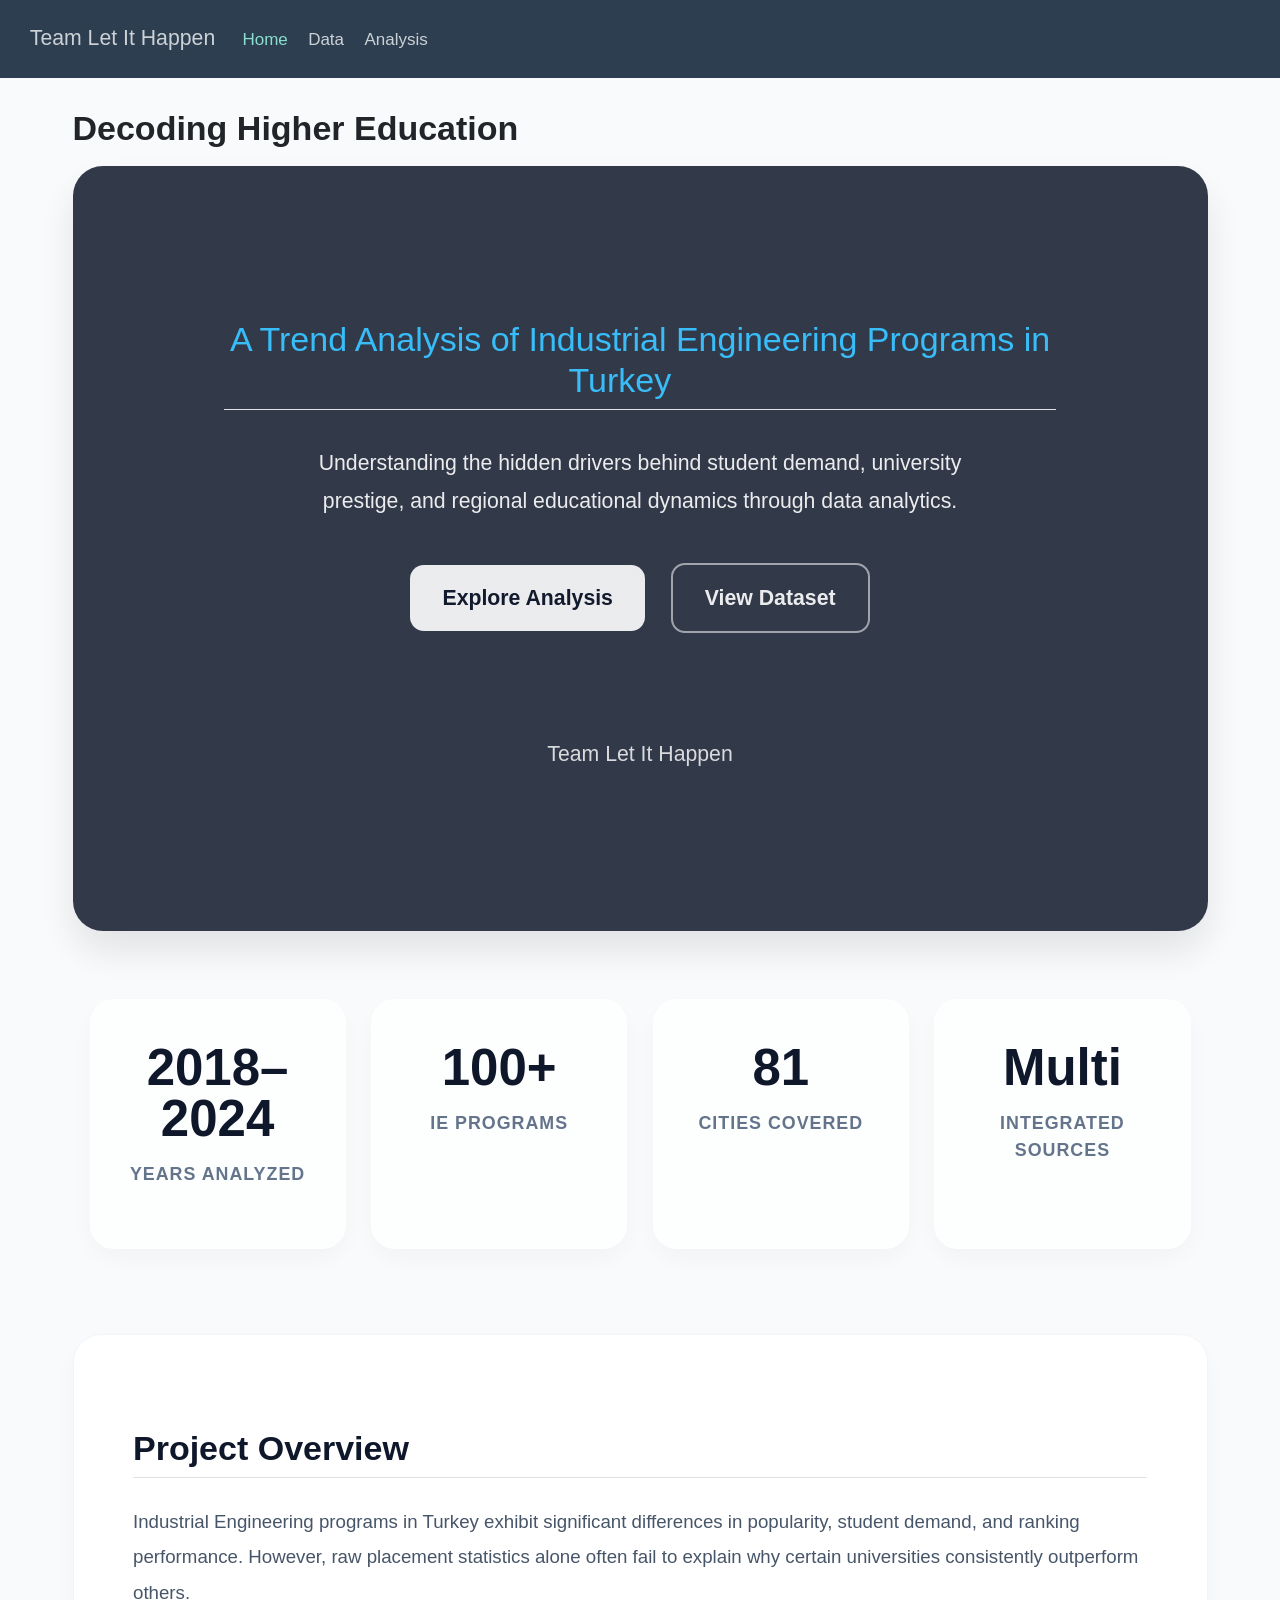
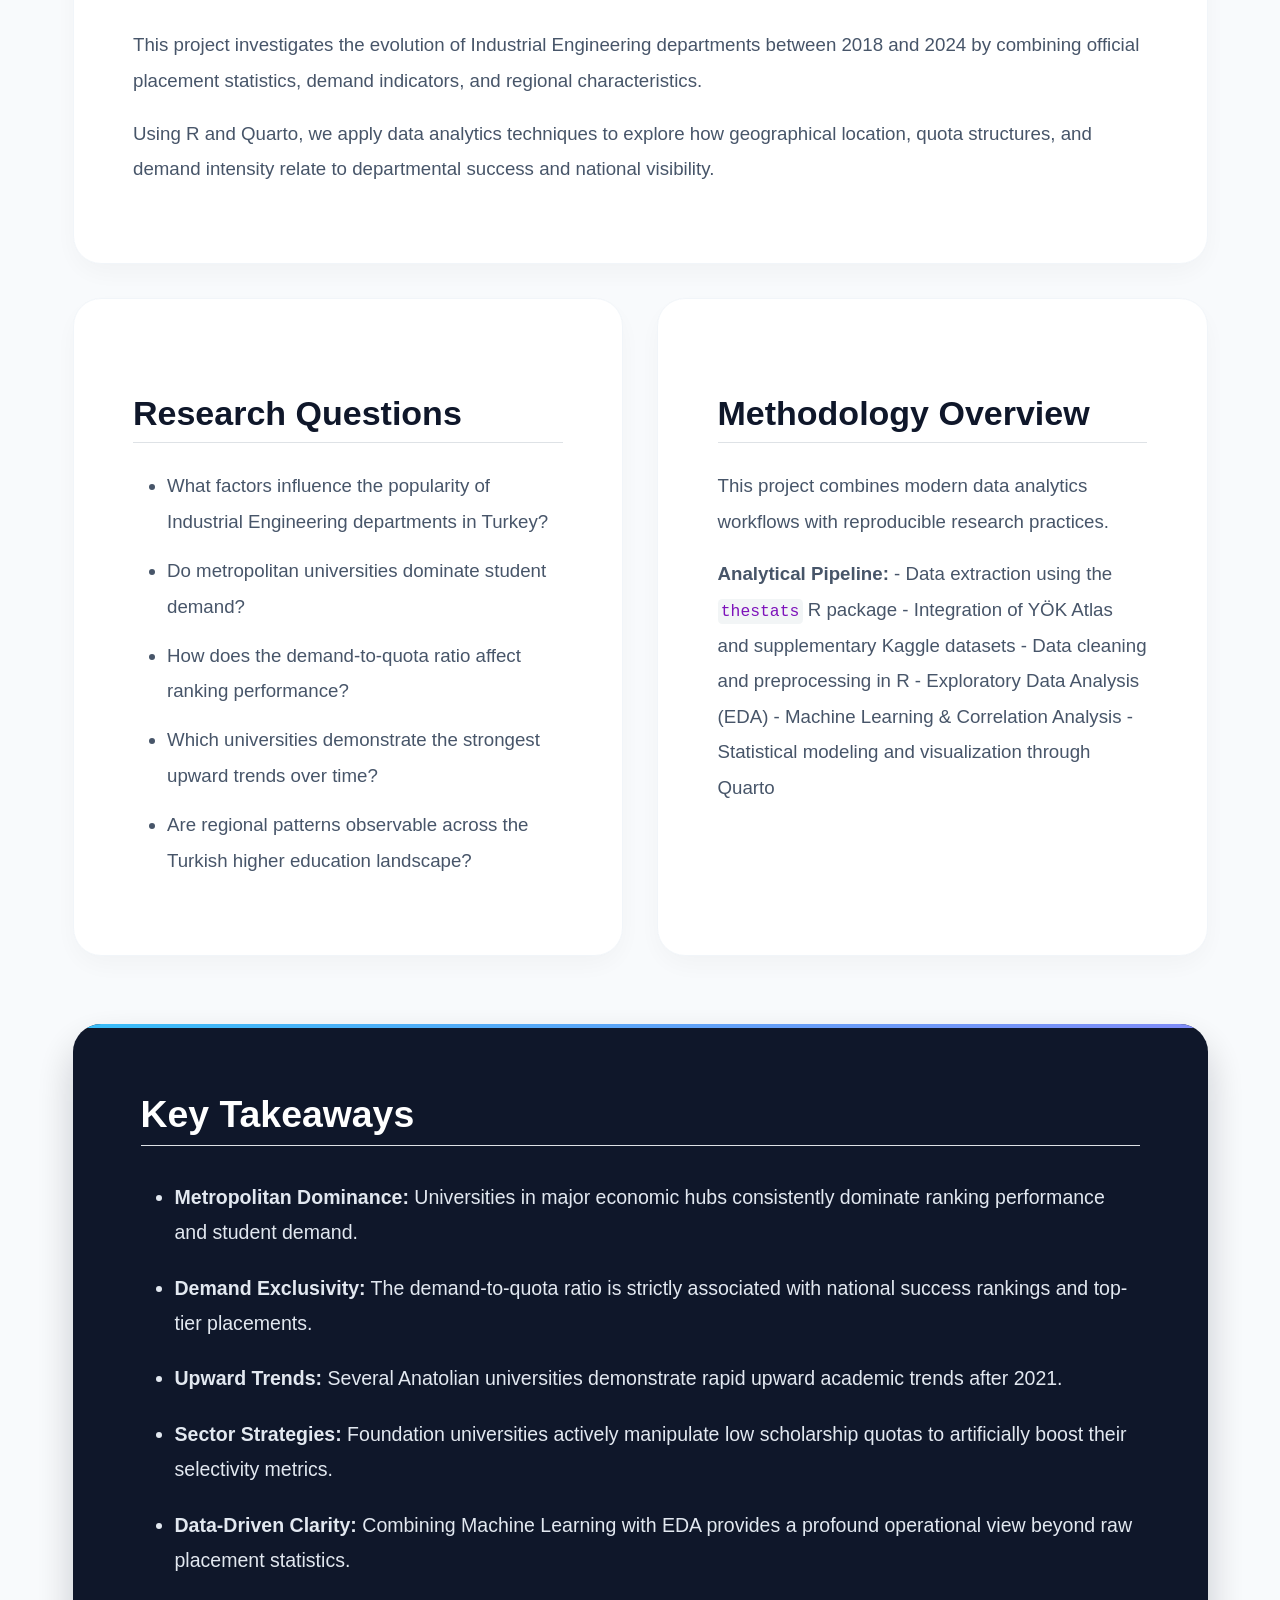
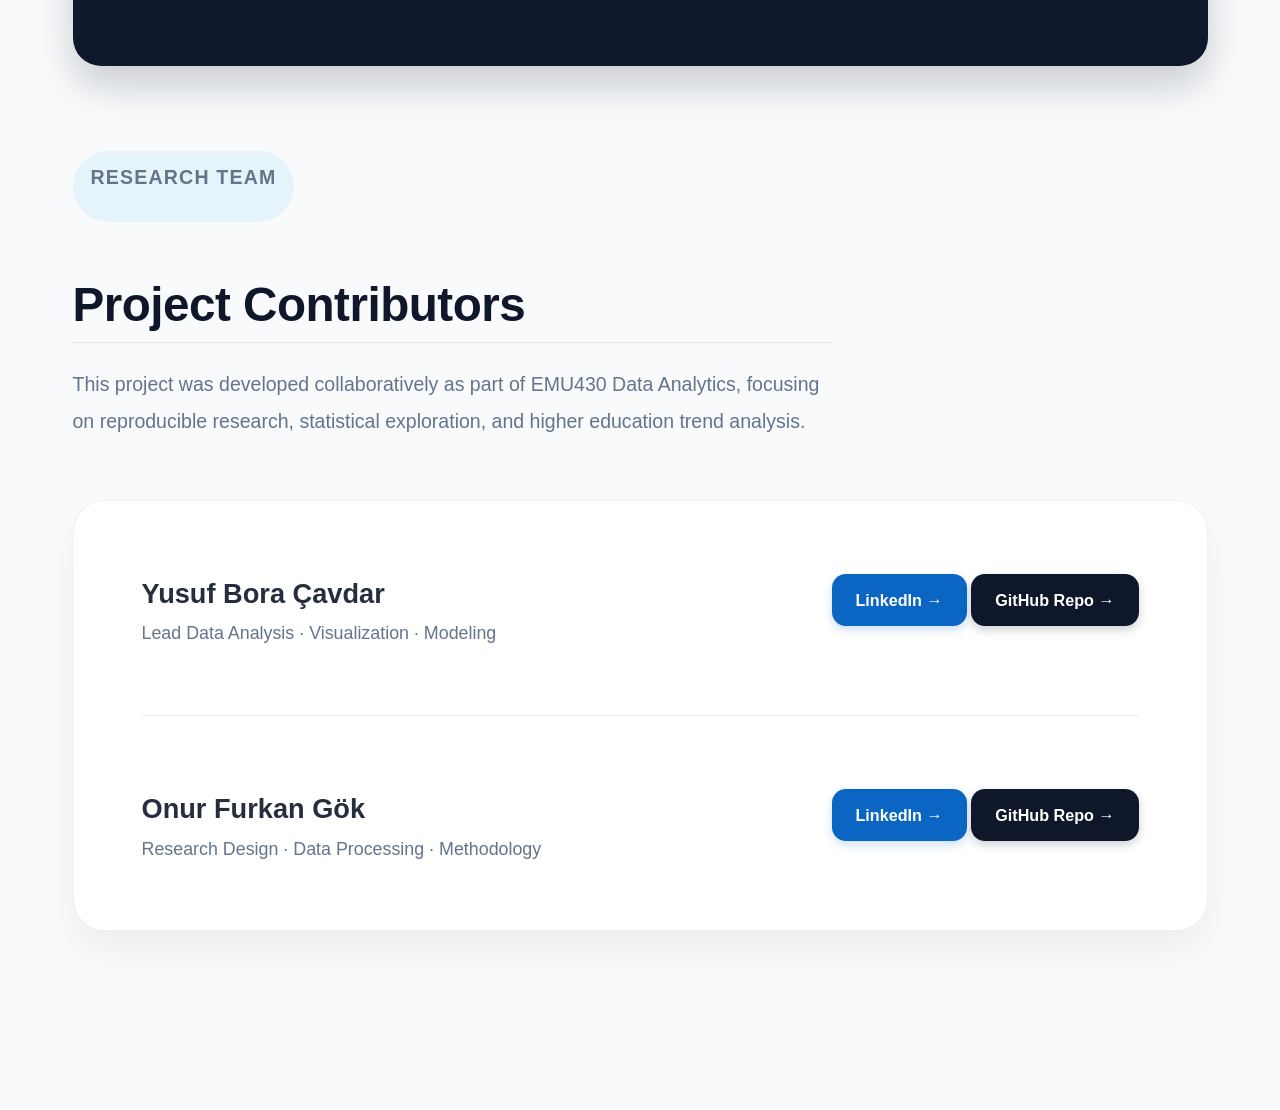
==== commit c40a25a3: "oldu bu iş" ====
--- a/docs/index.html
+++ b/docs/index.html
@@ -2,13 +2,16 @@
 <html xmlns="http://www.w3.org/1999/xhtml" lang="en" xml:lang="en"><head>
 
 <meta charset="utf-8">
-<meta name="generator" content="quarto-1.8.25">
+<meta name="generator" content="quarto-1.9.30">
 
 <meta name="viewport" content="width=device-width, initial-scale=1.0, user-scalable=yes">
 
 
 <title>Team Let It Happen</title>
 <style>
+/* Default styles provided by pandoc.
+** See https://pandoc.org/MANUAL.html#variables-for-html for config info.
+*/
 code{white-space: pre-wrap;}
 span.smallcaps{font-variant: small-caps;}
 div.columns{display: flex; gap: min(4vw, 1.5em);}
@@ -32,15 +35,14 @@
 <meta name="quarto:offset" content="./">
 <script src="site_libs/quarto-html/quarto.js" type="module"></script>
 <script src="site_libs/quarto-html/tabsets/tabsets.js" type="module"></script>
-<script src="site_libs/quarto-html/axe/axe-check.js" type="module"></script>
 <script src="site_libs/quarto-html/popper.min.js"></script>
 <script src="site_libs/quarto-html/tippy.umd.min.js"></script>
 <script src="site_libs/quarto-html/anchor.min.js"></script>
 <link href="site_libs/quarto-html/tippy.css" rel="stylesheet">
-<link href="site_libs/quarto-html/quarto-syntax-highlighting-7b89279ff1a6dce999919e0e67d4d9ec.css" rel="stylesheet" id="quarto-text-highlighting-styles">
+<link href="site_libs/quarto-html/quarto-syntax-highlighting-b6a8276bf55561bdbc268162d41bd1f7.css" rel="stylesheet" id="quarto-text-highlighting-styles">
 <script src="site_libs/bootstrap/bootstrap.min.js"></script>
 <link href="site_libs/bootstrap/bootstrap-icons.css" rel="stylesheet">
-<link href="site_libs/bootstrap/bootstrap-466483732dcb0cea7139c1eae81929d3.min.css" rel="stylesheet" append-hash="true" id="quarto-bootstrap" data-mode="light">
+<link href="site_libs/bootstrap/bootstrap-f9da83f35c8a9777c3928170ebd7038e.min.css" rel="stylesheet" append-hash="true" id="quarto-bootstrap" data-mode="light">
 <script id="quarto-search-options" type="application/json">{
   "location": "navbar",
   "copy-button": false,
@@ -81,8 +83,6 @@
     <nav class="navbar navbar-expand-lg " data-bs-theme="dark">
       <div class="navbar-container container-fluid">
       <div class="navbar-brand-container mx-auto">
-    <a href="./index.html" class="navbar-brand navbar-brand-logo">
-    </a>
     <a class="navbar-brand" href="./index.html">
     <span class="navbar-title">Team Let It Happen</span>
     </a>
@@ -125,31 +125,55 @@
 
 <style>
 
-/* GENERAL */
+/* =========================
+   GENERAL & ANIMATIONS
+========================= */
 
 body {
   background-color: #f8fafc;
   font-family: "Segoe UI", sans-serif;
-}
-
-/* HERO SECTION */
+  overflow-x: hidden;
+}
+
+@keyframes fadeUp {
+  from {
+    opacity: 0;
+    transform: translateY(30px);
+  }
+  to {
+    opacity: 1;
+    transform: translateY(0);
+  }
+}
+
+.animate-fade-up {
+  animation: fadeUp 0.8s cubic-bezier(0.16, 1, 0.3, 1) forwards;
+  opacity: 0;
+}
+
+.delay-1 { animation-delay: 0.1s; }
+.delay-2 { animation-delay: 0.3s; }
+.delay-3 { animation-delay: 0.5s; }
+
+/* =========================
+   HERO SECTION
+========================= */
 
 .hero-container {
-  height: 90vh;
+  height: 85vh;
   border-radius: 30px;
   overflow: hidden;
   margin-bottom: 4rem;
-
   background:
-    linear-gradient(rgba(15,23,42,0.82), rgba(15,23,42,0.82)),
+    linear-gradient(rgba(15,23,42,0.85), rgba(15,23,42,0.85)),
     url("https://images.unsplash.com/photo-1523050854058-8df90110c9f1?q=80&w=2070&auto=format&fit=crop");
-
   background-size: cover;
   background-position: center;
-
   display: flex;
   align-items: center;
   justify-content: center;
+  position: relative;
+  box-shadow: 0 20px 40px rgba(0,0,0,0.1);
 }
 
 .hero-content {
@@ -161,135 +185,347 @@
 
 .hero-content h1 {
   font-size: 5rem;
-  font-weight: 800;
+  font-weight: 900;
   margin-bottom: 1rem;
+  background: linear-gradient(to right, #ffffff, #e2e8f0);
+  -webkit-background-clip: text;
+  -webkit-text-fill-color: transparent;
+  letter-spacing: -1px;
 }
 
 .hero-content h2 {
   font-size: 2rem;
   font-weight: 300;
   margin-bottom: 2rem;
+  color: #38bdf8;
 }
 
 .hero-content p {
-  font-size: 1.2rem;
+  font-size: 1.25rem;
   line-height: 1.8;
   opacity: 0.9;
+  max-width: 700px;
+  margin: 0 auto;
 }
 
 .hero-buttons {
-  margin-top: 2rem;
+  margin-top: 2.5rem;
 }
 
 .hero-btn {
-  display: inline-block;
-  padding: 14px 28px;
+  display: inline-flex;
+  align-items: center;
+  padding: 14px 32px;
   border-radius: 14px;
   background: white;
-  color: #0f172a;
+  color: #0f172a !important;
   text-decoration: none;
-  font-weight: 600;
+  font-weight: 700;
   margin: 0 10px;
-  transition: 0.3s ease;
+  transition: all 0.3s ease;
 }
 
 .hero-btn:hover {
   transform: translateY(-4px);
+  background: #f8fafc;
+  box-shadow: 0 10px 20px rgba(255,255,255,0.2);
 }
 
 .secondary-btn {
   background: transparent;
-  border: 2px solid white;
-  color: white;
-}
-
-/* STATS SECTION */
+  border: 2px solid rgba(255,255,255,0.6);
+  color: white !important;
+}
+
+.secondary-btn:hover {
+  background: white;
+  color: #0f172a !important;
+}
+
+/* =========================
+   STATS SECTION (GLASSMORPHISM)
+========================= */
 
 .stats-section {
   display: grid;
   grid-template-columns: repeat(4, 1fr);
   gap: 1.5rem;
-  margin-bottom: 4rem;
+  margin-bottom: 5rem;
+  padding: 0 1rem;
 }
 
 .stat-box {
-  background: white;
-  padding: 2rem;
+  background: rgba(255, 255, 255, 0.7);
+  backdrop-filter: blur(10px);
+  padding: 2.5rem 1rem;
   border-radius: 24px;
   text-align: center;
-  box-shadow: 0 10px 30px rgba(0,0,0,0.06);
+  border: 1px solid rgba(255,255,255,0.8);
+  box-shadow: 0 10px 30px rgba(15,23,42,0.04);
+  transition: transform 0.3s ease, box-shadow 0.3s ease;
+}
+
+.stat-box:hover {
+  transform: translateY(-5px);
+  box-shadow: 0 15px 35px rgba(56,189,248,0.15);
+  border-color: #38bdf8;
 }
 
 .stat-number {
-  font-size: 2.5rem;
+  font-size: 3rem;
+  font-weight: 900;
+  color: #0f172a;
+  line-height: 1;
+}
+
+.stat-label {
+  margin-top: 0.8rem;
+  color: #64748b;
+  font-size: 1.05rem;
+  font-weight: 600;
+  text-transform: uppercase;
+  letter-spacing: 1px;
+}
+
+/* =========================
+   BENTO GRID CARDS
+========================= */
+
+.bento-grid {
+  display: grid;
+  grid-template-columns: 1fr 1fr;
+  gap: 2rem;
+  margin-bottom: 4rem;
+}
+
+.full-width-card {
+  grid-column: 1 / -1;
+}
+
+.content-card {
+  background: white;
+  padding: 3.5rem;
+  border-radius: 28px;
+  box-shadow: 0 10px 30px rgba(0,0,0,0.04);
+  border: 1px solid #f1f5f9;
+  transition: transform 0.3s ease;
+}
+
+.content-card:hover {
+  transform: translateY(-3px);
+  box-shadow: 0 15px 40px rgba(0,0,0,0.08);
+}
+
+.content-card h2 {
+  margin-bottom: 1.5rem;
   font-weight: 800;
   color: #0f172a;
-}
-
-.stat-label {
-  margin-top: 0.5rem;
-  color: #64748b;
-  font-size: 1rem;
-}
-
-/* CONTENT CARDS */
-
-.content-card {
-  background: white;
-  padding: 3rem;
-  border-radius: 28px;
-  margin-bottom: 3rem;
-  box-shadow: 0 10px 30px rgba(0,0,0,0.05);
-}
-
-.content-card h2 {
-  margin-bottom: 1.5rem;
-  font-weight: 700;
-  color: #0f172a;
+  font-size: 2rem;
 }
 
 .content-card p,
 .content-card li {
-  font-size: 1.05rem;
+  font-size: 1.1rem;
   line-height: 1.9;
-  color: #334155;
-}
-
-/* DARK SECTION */
+  color: #475569;
+}
+
+.content-card li {
+  margin-bottom: 0.8rem;
+}
+
+/* =========================
+   DARK SECTION (TAKEAWAYS)
+========================= */
 
 .dark-section {
   background: #0f172a;
   color: white;
-  padding: 3rem;
+  padding: 4rem;
   border-radius: 28px;
-  margin-bottom: 3rem;
+  margin-bottom: 5rem;
+  position: relative;
+  overflow: hidden;
+  box-shadow: 0 20px 40px rgba(15,23,42,0.2);
+}
+
+.dark-section::before {
+  content: '';
+  position: absolute;
+  top: 0; left: 0; right: 0;
+  height: 4px;
+  background: linear-gradient(90deg, #38bdf8, #818cf8);
 }
 
 .dark-section h2 {
-  margin-bottom: 1.5rem;
+  margin-bottom: 2rem;
+  color: white;
+  font-size: 2.2rem;
+  font-weight: 800;
 }
 
 .dark-section li {
-  margin-bottom: 1rem;
-  font-size: 1.1rem;
-}
-
-/* FOOTER NAVIGATION */
-
-.nav-links {
-  text-align: center;
-  margin-top: 2rem;
-}
-
-.nav-links a {
-  text-decoration: none;
-  font-weight: 600;
-  margin: 0 1rem;
+  margin-bottom: 1.2rem;
+  font-size: 1.15rem;
+  line-height: 1.8;
+  color: #e2e8f0;
+}
+
+/* =========================
+   CONTRIBUTORS SECTION
+========================= */
+
+.contributors-section {
+  margin-top: 5rem;
+  margin-bottom: 6rem;
+}
+
+.contributors-header {
+  margin-bottom: 3.5rem;
+  max-width: 760px;
+}
+
+.contributors-tag {
+  display: inline-flex;
+  align-items: center;
+  padding: 8px 18px;
+  border-radius: 999px;
+  background: rgba(14,165,233,0.08);
+  color: #0284c7;
+  font-size: .85rem;
+  font-weight: 800;
+  letter-spacing: 1.2px;
+  text-transform: uppercase;
+  margin-bottom: 1.2rem;
+}
+
+.contributors-header h2 {
+  font-size: 2.8rem;
+  font-weight: 900;
   color: #0f172a;
+  margin-bottom: 1.4rem;
+  letter-spacing: -0.5px;
+}
+
+.contributors-header p {
+  font-size: 1.15rem;
+  line-height: 1.9;
+  color: #64748b;
+}
+
+.contributors-wrapper {
+  background: white;
+  border-radius: 32px;
+  overflow: hidden;
+  border: 1px solid rgba(148,163,184,0.15);
+  box-shadow: 0 20px 40px rgba(15,23,42,0.06);
+}
+
+.contributor-row {
+  display: flex;
+  align-items: center;
+  justify-content: space-between;
+  padding: 3rem 4rem;
+  transition: background 0.3s ease;
+}
+
+.contributor-row:hover {
+  background: rgba(248,250,252,0.8);
+}
+
+.contributor-info h3 {
+  font-size: 1.6rem;
+  font-weight: 800;
+  color: #0f172a;
+  margin-bottom: .6rem;
+}
+
+.contributor-role {
+  color: #64748b;
+  font-size: 1.05rem;
+  font-weight: 500;
+}
+
+.social-group {
+  display: flex;
+  gap: 16px;
+}
+
+.profile-btn {
+  text-decoration: none !important;
+  display: inline-flex;
+  align-items: center;
+  justify-content: center;
+  padding: 14px 24px;
+  border-radius: 14px;
+  font-weight: 700;
+  font-size: 0.95rem;
+  transition: all 0.3s ease;
+}
+
+.linkedin-btn {
+  background: #0a66c2;
+  color: white !important;
+  box-shadow: 0 4px 10px rgba(10, 102, 194, 0.2);
+}
+
+.linkedin-btn:hover {
+  background: #004182;
+  transform: translateY(-3px);
+  box-shadow: 0 8px 15px rgba(10, 102, 194, 0.3);
+}
+
+.github-btn {
+  background: #0f172a;
+  color: white !important;
+  box-shadow: 0 4px 10px rgba(15, 23, 42, 0.2);
+}
+
+.github-btn:hover {
+  background: #334155;
+  transform: translateY(-3px);
+  box-shadow: 0 8px 15px rgba(15, 23, 42, 0.3);
+}
+
+.row-divider {
+  height: 1px;
+  background: rgba(148,163,184,0.2);
+  margin: 0 4rem;
+}
+
+/* =========================
+   RESPONSIVE DESIGN
+========================= */
+@media (max-width: 992px) {
+  .bento-grid {
+    grid-template-columns: 1fr;
+  }
+  .stats-section {
+    grid-template-columns: repeat(2, 1fr);
+  }
+}
+
+@media (max-width: 768px) {
+  .hero-content h1 { font-size: 3.5rem; }
+  .contributor-row {
+    flex-direction: column;
+    align-items: flex-start;
+    gap: 1.5rem;
+    padding: 2.5rem;
+  }
+  .social-group {
+    flex-wrap: wrap;
+    width: 100%;
+  }
+  .profile-btn {
+    flex: 1;
+    text-align: center;
+  }
+  .row-divider { margin: 0 2.5rem; }
 }
 
 </style>
-<div class="hero-container">
+<div class="hero-container animate-fade-up">
 <section id="decoding-higher-education" class="level1 hero-content">
 
 <section id="a-trend-analysis-of-industrial-engineering-programs-in-turkey" class="level2">
@@ -298,63 +534,62 @@
 Understanding the hidden drivers behind student demand, university prestige, and regional educational dynamics through data analytics.
 </p>
 <div class="hero-buttons">
-<p><a href="analysis.html" class="hero-btn"> Explore Analysis </a></p>
-<p><a href="data.html" class="hero-btn secondary-btn"> View Dataset </a></p>
+<p><a href="analysis.html" class="hero-btn">Explore Analysis </a> <a href="data.html" class="hero-btn secondary-btn">View Dataset </a></p>
 </div>
 <p><br><br></p>
-<section id="team-let-it-happen" class="level3">
-<h3 class="anchored" data-anchor-id="team-let-it-happen">Team Let It Happen</h3>
-<p>Yusuf Bora Çavdar · Onur Furkan Gök</p>
+<h3 style="color: white; font-weight: 300; opacity: 0.9;" class="anchored">
+<p>Team Let It Happen</p>
+</h3>
 </section>
 </section>
-</section>
-</div>
-<div class="stats-section">
+</div>
+<div class="stats-section animate-fade-up delay-1">
 <div class="stat-box">
 <div class="stat-number">
-2018–2024
+<p>2018–2024</p>
 </div>
 <div class="stat-label">
-Years Analyzed
+<p>Years Analyzed</p>
 </div>
 </div>
 <div class="stat-box">
 <div class="stat-number">
-100+
+<p>100+</p>
 </div>
 <div class="stat-label">
-IE Programs
+<p>IE Programs</p>
 </div>
 </div>
 <div class="stat-box">
 <div class="stat-number">
-81
+<p>81</p>
 </div>
 <div class="stat-label">
-Cities Covered
+<p>Cities Covered</p>
 </div>
 </div>
 <div class="stat-box">
 <div class="stat-number">
-Multi
+<p>Multi</p>
 </div>
 <div class="stat-label">
-Integrated Sources
-</div>
-</div>
-</div>
-<section id="project-overview" class="level2 content-card">
+<p>Integrated Sources</p>
+</div>
+</div>
+</div>
+<div class="bento-grid animate-fade-up delay-2">
+<section id="project-overview" class="level2 content-card full-width-card">
 <h2 class="anchored" data-anchor-id="project-overview">Project Overview</h2>
 <p>Industrial Engineering programs in Turkey exhibit significant differences in popularity, student demand, and ranking performance. However, raw placement statistics alone often fail to explain why certain universities consistently outperform others.</p>
 <p>This project investigates the evolution of Industrial Engineering departments between 2018 and 2024 by combining official placement statistics, demand indicators, and regional characteristics.</p>
 <p>Using R and Quarto, we apply data analytics techniques to explore how geographical location, quota structures, and demand intensity relate to departmental success and national visibility.</p>
 </section>
-<section id="research-questions" class="level2 dark-section">
+<section id="research-questions" class="level2 content-card">
 <h2 class="anchored" data-anchor-id="research-questions">Research Questions</h2>
 <ul>
 <li>What factors influence the popularity of Industrial Engineering departments in Turkey?</li>
 <li>Do metropolitan universities dominate student demand?</li>
-<li>How does demand-to-quota ratio affect ranking performance?</li>
+<li>How does the demand-to-quota ratio affect ranking performance?</li>
 <li>Which universities demonstrate the strongest upward trends over time?</li>
 <li>Are regional patterns observable across the Turkish higher education landscape?</li>
 </ul>
@@ -362,36 +597,20 @@
 <section id="methodology-overview" class="level2 content-card">
 <h2 class="anchored" data-anchor-id="methodology-overview">Methodology Overview</h2>
 <p>This project combines modern data analytics workflows with reproducible research practices.</p>
-<section id="analytical-pipeline" class="level3">
-<h3 class="anchored" data-anchor-id="analytical-pipeline">Analytical Pipeline</h3>
+<p><strong>Analytical Pipeline:</strong> - Data extraction using the <code>thestats</code> R package - Integration of YÖK Atlas and supplementary Kaggle datasets - Data cleaning and preprocessing in R - Exploratory Data Analysis (EDA) - Machine Learning &amp; Correlation Analysis - Statistical modeling and visualization through Quarto</p>
+</section>
+</div>
+<section id="key-takeaways" class="level2 dark-section animate-fade-up delay-3">
+<h2 class="anchored" data-anchor-id="key-takeaways">Key Takeaways</h2>
 <ul>
-<li>Data extraction using the <code>thestats</code> R package</li>
-<li>Integration of YÖK Atlas and supplementary datasets</li>
-<li>Data cleaning and preprocessing in R</li>
-<li>Exploratory Data Analysis (EDA)</li>
-<li>Correlation and trend analysis</li>
-<li>Statistical modeling and visualization through Quarto</li>
+<li><strong>Metropolitan Dominance:</strong> Universities in major economic hubs consistently dominate ranking performance and student demand.</li>
+<li><strong>Demand Exclusivity:</strong> The demand-to-quota ratio is strictly associated with national success rankings and top-tier placements.</li>
+<li><strong>Upward Trends:</strong> Several Anatolian universities demonstrate rapid upward academic trends after 2021.</li>
+<li><strong>Sector Strategies:</strong> Foundation universities actively manipulate low scholarship quotas to artificially boost their selectivity metrics.</li>
+<li><strong>Data-Driven Clarity:</strong> Combining Machine Learning with EDA provides a profound operational view beyond raw placement statistics.</li>
 </ul>
 </section>
-</section>
-<section id="key-takeaways" class="level2 content-card">
-<h2 class="anchored" data-anchor-id="key-takeaways">Key Takeaways</h2>
-<ul>
-<li>Metropolitan universities consistently dominate ranking performance and student demand.</li>
-<li>Demand-to-quota ratio appears strongly associated with national success rankings.</li>
-<li>Several Anatolian universities demonstrate rapid upward trends after 2021.</li>
-<li>Regional disparities continue to shape Industrial Engineering education patterns in Turkey.</li>
-<li>Data-driven approaches provide deeper insight beyond raw placement statistics.</li>
-</ul>
-</section>
-<section id="explore-the-project" class="level2 content-card">
-<h2 class="anchored" data-anchor-id="explore-the-project">Explore the Project</h2>
-<div class="nav-links">
-<p><a href="data.html">Data Page</a></p>
-<p><a href="analysis.html">Analysis Page</a></p>
-</div>
-</section>
-<div class="contributors-section">
+<div class="contributors-section animate-fade-up delay-3">
 <div class="contributors-header">
 <div class="contributors-tag">
 <p>Research Team</p>
@@ -413,9 +632,9 @@
 <p>Lead Data Analysis · Visualization · Modeling</p>
 </div>
 </div>
-<p><a href="https://github.com/" target="_blank" class="github-button"></a></p><a href="https://github.com/" target="_blank" class="github-button">
-<p>GitHub →</p>
-</a><p><a href="https://github.com/" target="_blank" class="github-button"></a></p>
+<div class="social-group">
+<p><a href="https://www.linkedin.com/in/yusuf-bora-cavdar/" target="_blank" class="profile-btn linkedin-btn">LinkedIn →</a> <a href="https://emu-hacettepe-analytics.github.io/emu430-spring2026-boracavdar/" target="_blank" class="profile-btn github-btn">GitHub Repo →</a></p>
+</div>
 </div>
 <div class="row-divider">
 
@@ -429,202 +648,12 @@
 <p>Research Design · Data Processing · Methodology</p>
 </div>
 </div>
-<p><a href="https://github.com/" target="_blank" class="github-button"></a></p><a href="https://github.com/" target="_blank" class="github-button">
-<p>GitHub →</p>
-</a><p><a href="https://github.com/" target="_blank" class="github-button"></a></p>
-</div>
-</div>
-</div>
-<style>
-
-.contributors-section {
-
-  margin-top: 7rem;
-  margin-bottom: 6rem;
-}
-
-.contributors-header {
-
-  margin-bottom: 3.5rem;
-
-  max-width: 760px;
-}
-
-.contributors-tag {
-
-  display: inline-flex;
-
-  align-items: center;
-
-  padding: 8px 18px;
-
-  border-radius: 999px;
-
-  background:
-    rgba(14,165,233,0.08);
-
-  color:
-    #0284c7;
-
-  font-size: .8rem;
-
-  font-weight: 700;
-
-  letter-spacing: 1.2px;
-
-  text-transform: uppercase;
-
-  margin-bottom: 1.2rem;
-}
-
-.contributors-header h2 {
-
-  font-size: 2.6rem;
-
-  font-weight: 800;
-
-  color: #0f172a;
-
-  margin-bottom: 1.4rem;
-}
-
-.contributors-header p {
-
-  font-size: 1.08rem;
-
-  line-height: 2;
-
-  color: #64748b;
-}
-
-.contributors-wrapper {
-
-  background: white;
-
-  border-radius: 32px;
-
-  overflow: hidden;
-
-  border:
-    1px solid rgba(148,163,184,0.10);
-
-  box-shadow:
-    0 14px 35px rgba(15,23,42,0.04);
-}
-
-.contributor-row {
-
-  display: flex;
-
-  align-items: center;
-
-  justify-content: space-between;
-
-  padding: 2.6rem 3rem;
-
-  transition: .3s ease;
-}
-
-.contributor-row:hover {
-
-  background:
-    rgba(248,250,252,0.7);
-}
-
-.contributor-info h3 {
-
-  font-size: 1.45rem;
-
-  font-weight: 700;
-
-  color: #0f172a;
-
-  margin-bottom: .55rem;
-}
-
-.contributor-role {
-
-  color: #64748b;
-
-  font-size: 1rem;
-
-  line-height: 1.8;
-}
-
-.github-button {
-
-  text-decoration: none;
-
-  display: inline-flex;
-
-  align-items: center;
-
-  justify-content: center;
-
-  padding:
-    14px 22px;
-
-  border-radius: 14px;
-
-  background:
-    #0f172a;
-
-  color: white;
-
-  font-weight: 700;
-
-  font-size: .95rem;
-
-  transition:
-    transform .25s ease,
-    background .25s ease;
-}
-
-.github-button:hover {
-
-  background:
-    #0284c7;
-
-  transform:
-    translateY(-2px);
-}
-
-.row-divider {
-
-  height: 1px;
-
-  background:
-    rgba(148,163,184,0.14);
-
-  margin:
-    0 3rem;
-}
-
-@media (max-width: 768px) {
-
-  .contributors-header h2 {
-
-    font-size: 2rem;
-  }
-
-  .contributor-row {
-
-    flex-direction: column;
-
-    align-items: flex-start;
-
-    gap: 1.5rem;
-
-    padding: 2rem;
-  }
-
-  .row-divider {
-
-    margin: 0 2rem;
-  }
-}
-
-</style>
+<div class="social-group">
+<p><a href="https://www.linkedin.com/in/onurfurkan/" target="_blank" class="profile-btn linkedin-btn">LinkedIn →</a> <a href="https://emu-hacettepe-analytics.github.io/emu430-spring2026-onurfgg/" target="_blank" class="profile-btn github-btn">GitHub Repo →</a></p>
+</div>
+</div>
+</div>
+</div>
 
 
 
--- a/docs/site_libs/quarto-html/quarto-syntax-highlighting-b6a8276bf55561bdbc268162d41bd1f7.css
+++ b/docs/site_libs/quarto-html/quarto-syntax-highlighting-b6a8276bf55561bdbc268162d41bd1f7.css
@@ -0,0 +1,236 @@
+/* quarto syntax highlight colors */
+:root {
+  --quarto-hl-ot-color: #003B4F;
+  --quarto-hl-at-color: #657422;
+  --quarto-hl-ss-color: #20794D;
+  --quarto-hl-an-color: #5E5E5E;
+  --quarto-hl-fu-color: #4758AB;
+  --quarto-hl-st-color: #20794D;
+  --quarto-hl-cf-color: #003B4F;
+  --quarto-hl-op-color: #5E5E5E;
+  --quarto-hl-er-color: #AD0000;
+  --quarto-hl-bn-color: #AD0000;
+  --quarto-hl-al-color: #AD0000;
+  --quarto-hl-va-color: #111111;
+  --quarto-hl-bu-color: inherit;
+  --quarto-hl-ex-color: inherit;
+  --quarto-hl-pp-color: #AD0000;
+  --quarto-hl-in-color: #5E5E5E;
+  --quarto-hl-vs-color: #20794D;
+  --quarto-hl-wa-color: #5E5E5E;
+  --quarto-hl-do-color: #5E5E5E;
+  --quarto-hl-im-color: #00769E;
+  --quarto-hl-ch-color: #20794D;
+  --quarto-hl-dt-color: #AD0000;
+  --quarto-hl-fl-color: #AD0000;
+  --quarto-hl-co-color: #5E5E5E;
+  --quarto-hl-cv-color: #5E5E5E;
+  --quarto-hl-cn-color: #8f5902;
+  --quarto-hl-sc-color: #5E5E5E;
+  --quarto-hl-dv-color: #AD0000;
+  --quarto-hl-kw-color: #003B4F;
+}
+
+/* other quarto variables */
+:root {
+  --quarto-font-monospace: SFMono-Regular, Menlo, Monaco, Consolas, "Liberation Mono", "Courier New", monospace;
+}
+
+/* syntax highlight based on Pandoc's rules */
+pre > code.sourceCode > span {
+  color: #003B4F;
+}
+
+code.sourceCode > span {
+  color: #003B4F;
+}
+
+div.sourceCode,
+div.sourceCode pre.sourceCode {
+  color: #003B4F;
+}
+
+/* Normal */
+code span {
+  color: #003B4F;
+}
+
+/* Alert */
+code span.al {
+  color: #AD0000;
+  font-style: inherit;
+}
+
+/* Annotation */
+code span.an {
+  color: #5E5E5E;
+  font-style: inherit;
+}
+
+/* Attribute */
+code span.at {
+  color: #657422;
+  font-style: inherit;
+}
+
+/* BaseN */
+code span.bn {
+  color: #AD0000;
+  font-style: inherit;
+}
+
+/* BuiltIn */
+code span.bu {
+  font-style: inherit;
+}
+
+/* ControlFlow */
+code span.cf {
+  color: #003B4F;
+  font-weight: bold;
+  font-style: inherit;
+}
+
+/* Char */
+code span.ch {
+  color: #20794D;
+  font-style: inherit;
+}
+
+/* Constant */
+code span.cn {
+  color: #8f5902;
+  font-style: inherit;
+}
+
+/* Comment */
+code span.co {
+  color: #5E5E5E;
+  font-style: inherit;
+}
+
+/* CommentVar */
+code span.cv {
+  color: #5E5E5E;
+  font-style: italic;
+}
+
+/* Documentation */
+code span.do {
+  color: #5E5E5E;
+  font-style: italic;
+}
+
+/* DataType */
+code span.dt {
+  color: #AD0000;
+  font-style: inherit;
+}
+
+/* DecVal */
+code span.dv {
+  color: #AD0000;
+  font-style: inherit;
+}
+
+/* Error */
+code span.er {
+  color: #AD0000;
+  font-style: inherit;
+}
+
+/* Extension */
+code span.ex {
+  font-style: inherit;
+}
+
+/* Float */
+code span.fl {
+  color: #AD0000;
+  font-style: inherit;
+}
+
+/* Function */
+code span.fu {
+  color: #4758AB;
+  font-style: inherit;
+}
+
+/* Import */
+code span.im {
+  color: #00769E;
+  font-style: inherit;
+}
+
+/* Information */
+code span.in {
+  color: #5E5E5E;
+  font-style: inherit;
+}
+
+/* Keyword */
+code span.kw {
+  color: #003B4F;
+  font-weight: bold;
+  font-style: inherit;
+}
+
+/* Operator */
+code span.op {
+  color: #5E5E5E;
+  font-style: inherit;
+}
+
+/* Other */
+code span.ot {
+  color: #003B4F;
+  font-style: inherit;
+}
+
+/* Preprocessor */
+code span.pp {
+  color: #AD0000;
+  font-style: inherit;
+}
+
+/* SpecialChar */
+code span.sc {
+  color: #5E5E5E;
+  font-style: inherit;
+}
+
+/* SpecialString */
+code span.ss {
+  color: #20794D;
+  font-style: inherit;
+}
+
+/* String */
+code span.st {
+  color: #20794D;
+  font-style: inherit;
+}
+
+/* Variable */
+code span.va {
+  color: #111111;
+  font-style: inherit;
+}
+
+/* VerbatimString */
+code span.vs {
+  color: #20794D;
+  font-style: inherit;
+}
+
+/* Warning */
+code span.wa {
+  color: #5E5E5E;
+  font-style: italic;
+}
+
+.prevent-inlining {
+  content: "</";
+}
+
+/*# sourceMappingURL=5eae6a9ed249137e627790aed33a8396.css.map */
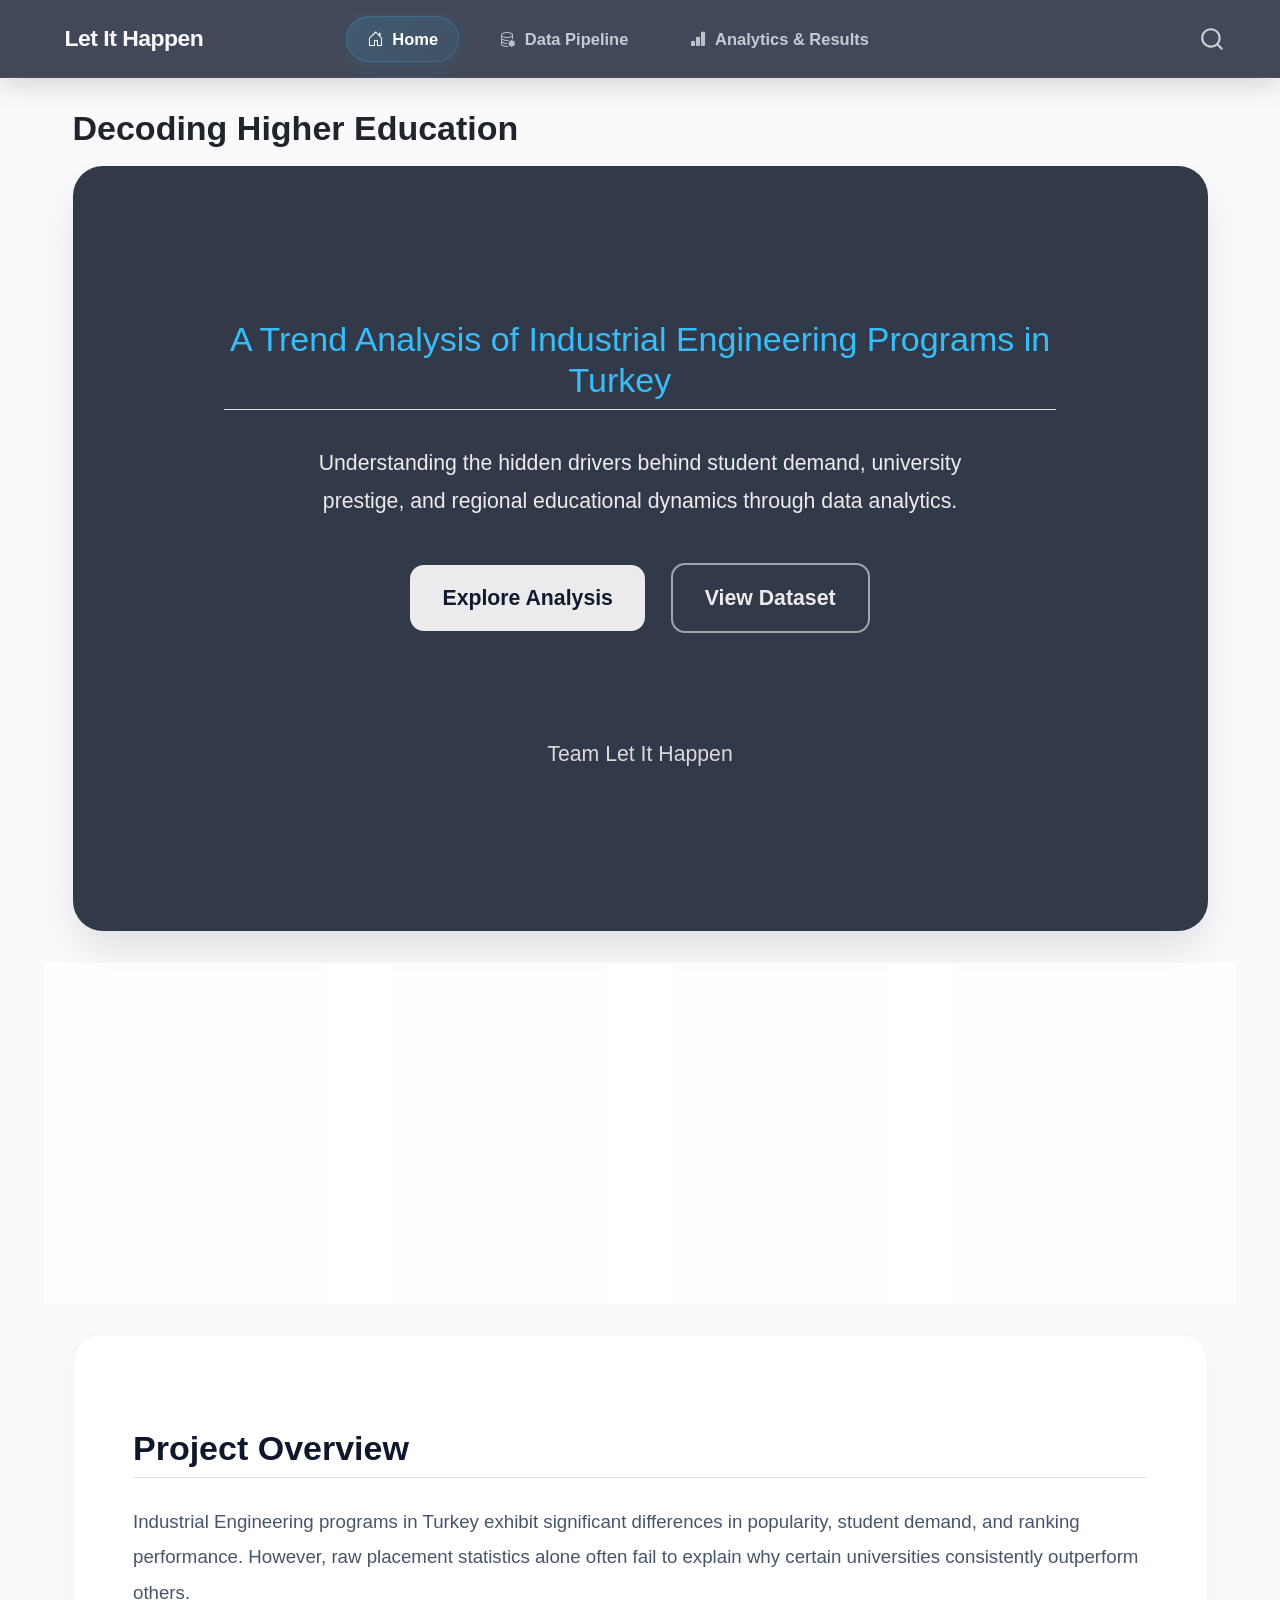
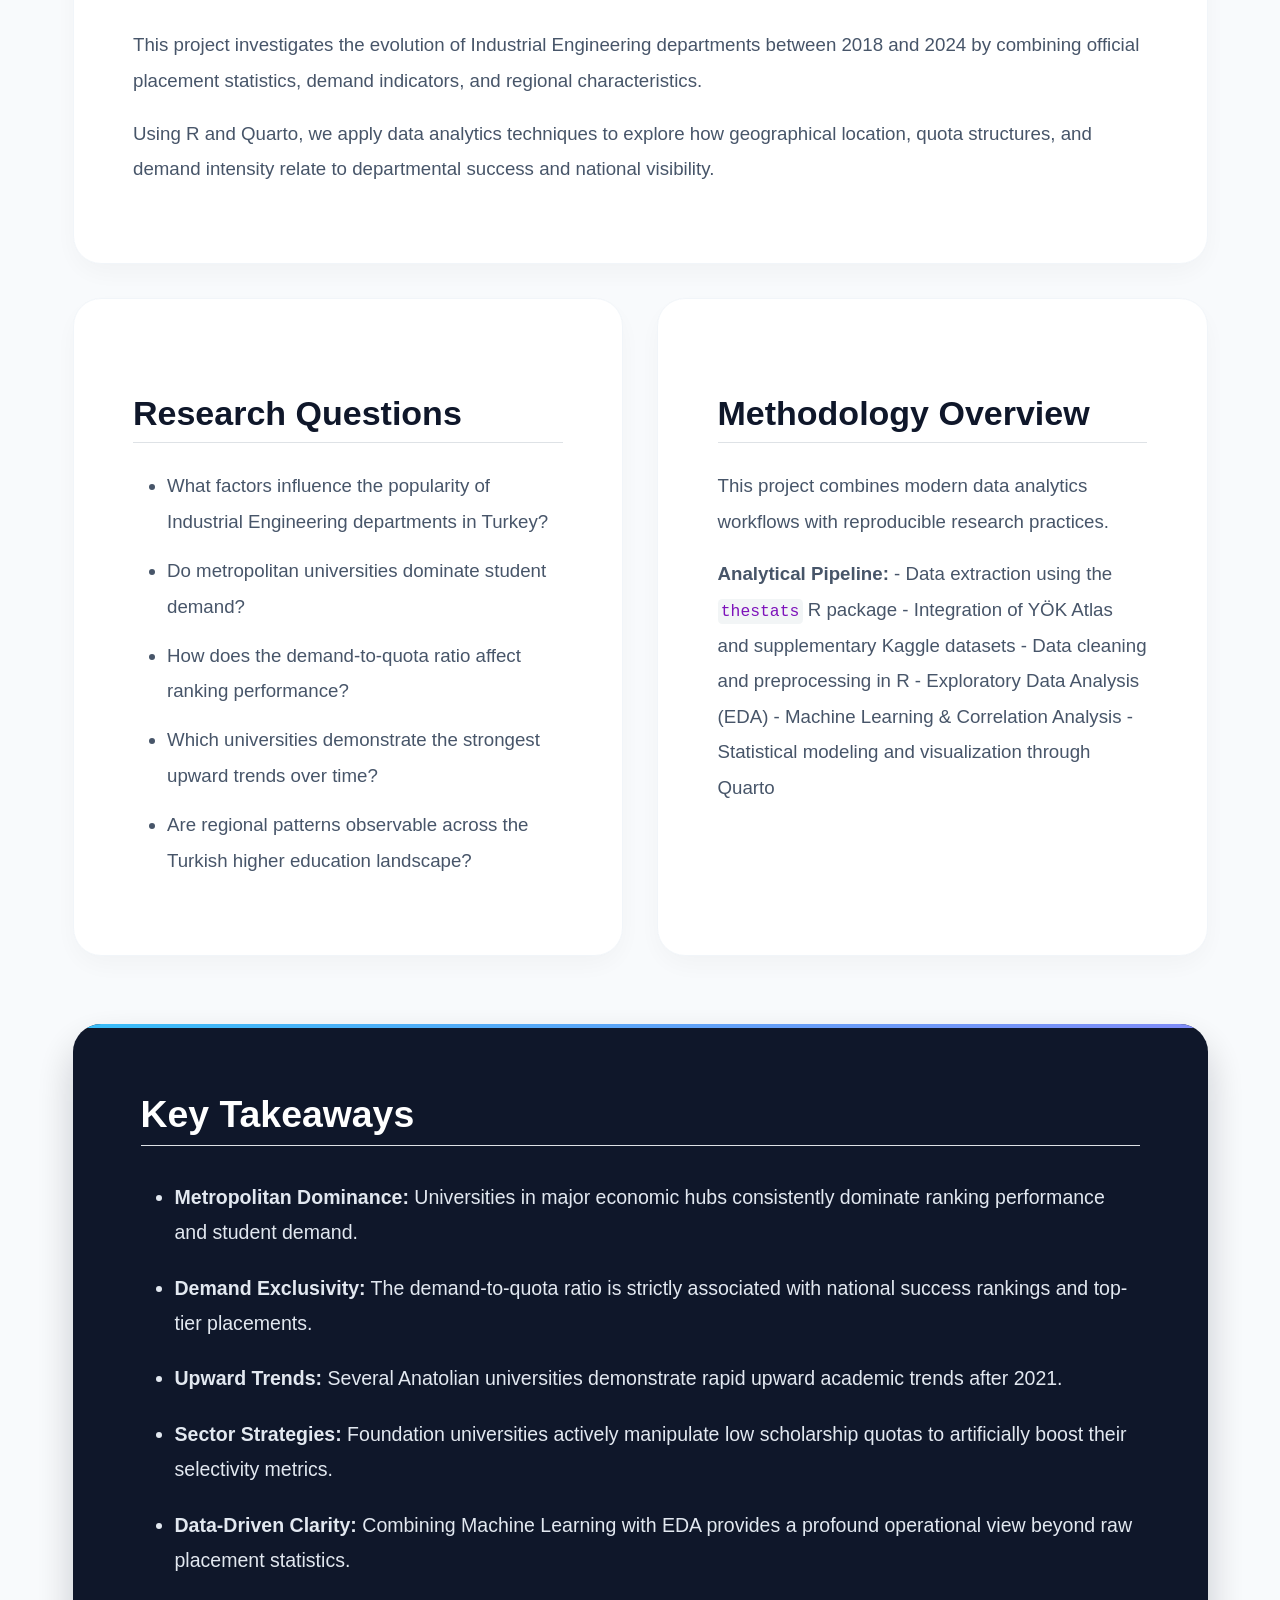
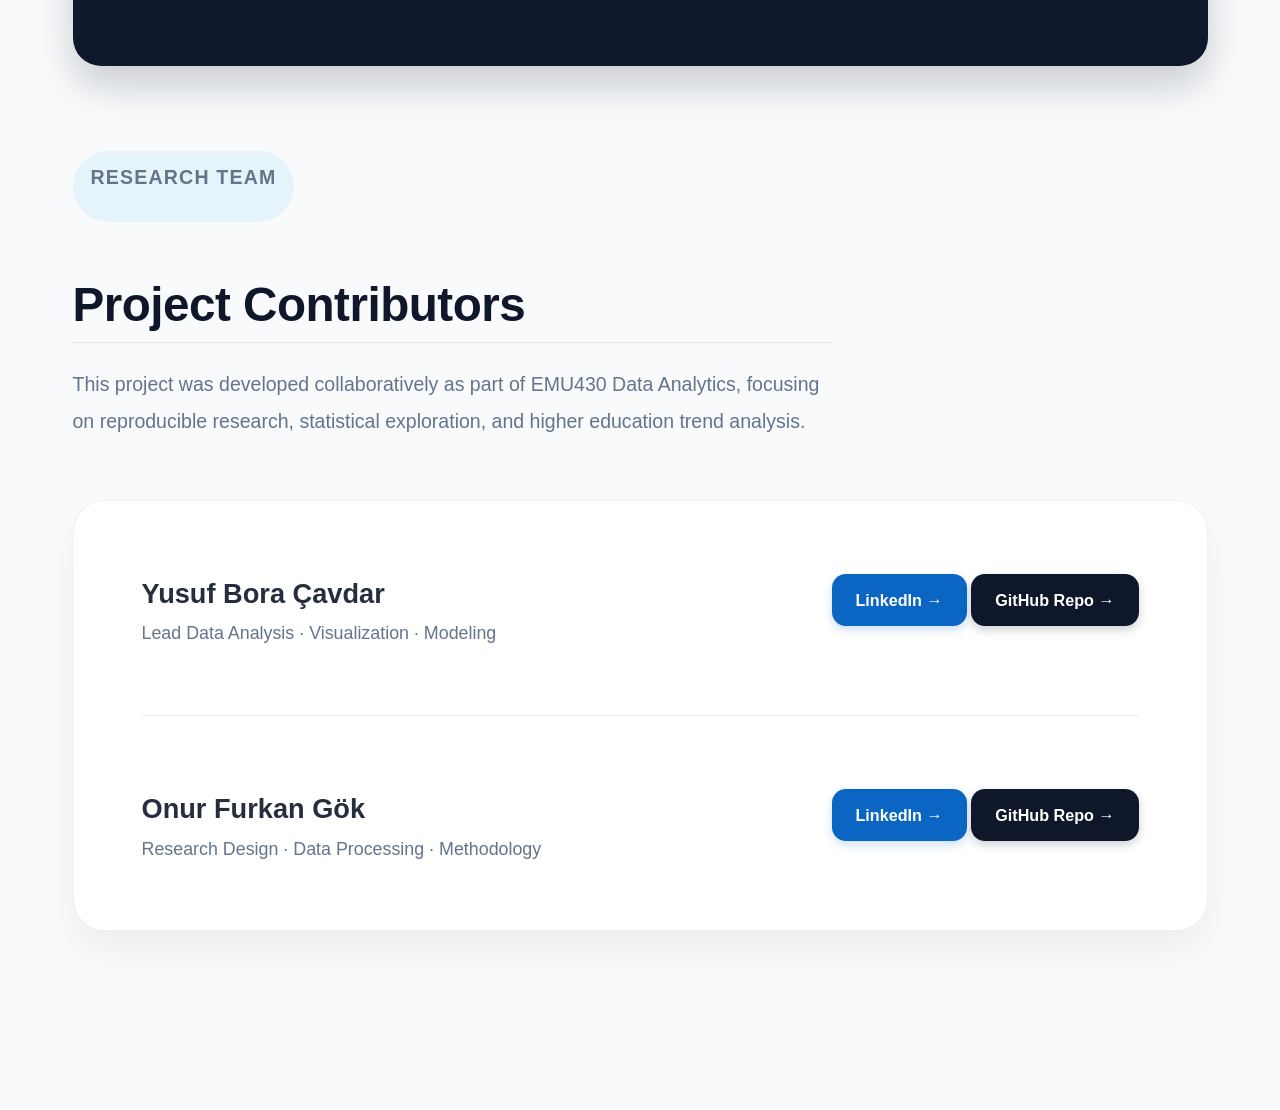
==== commit c828b2f9: "auuuuuauauuau" ====
--- a/docs/index.html
+++ b/docs/index.html
@@ -2,16 +2,13 @@
 <html xmlns="http://www.w3.org/1999/xhtml" lang="en" xml:lang="en"><head>
 
 <meta charset="utf-8">
-<meta name="generator" content="quarto-1.9.30">
+<meta name="generator" content="quarto-1.8.25">
 
 <meta name="viewport" content="width=device-width, initial-scale=1.0, user-scalable=yes">
 
 
-<title>Team Let It Happen</title>
+<title>Let It Happen</title>
 <style>
-/* Default styles provided by pandoc.
-** See https://pandoc.org/MANUAL.html#variables-for-html for config info.
-*/
 code{white-space: pre-wrap;}
 span.smallcaps{font-variant: small-caps;}
 div.columns{display: flex; gap: min(4vw, 1.5em);}
@@ -27,7 +24,6 @@
 
 
 <script src="site_libs/quarto-nav/quarto-nav.js"></script>
-<script src="site_libs/quarto-nav/headroom.min.js"></script>
 <script src="site_libs/clipboard/clipboard.min.js"></script>
 <script src="site_libs/quarto-search/autocomplete.umd.js"></script>
 <script src="site_libs/quarto-search/fuse.min.js"></script>
@@ -35,14 +31,15 @@
 <meta name="quarto:offset" content="./">
 <script src="site_libs/quarto-html/quarto.js" type="module"></script>
 <script src="site_libs/quarto-html/tabsets/tabsets.js" type="module"></script>
+<script src="site_libs/quarto-html/axe/axe-check.js" type="module"></script>
 <script src="site_libs/quarto-html/popper.min.js"></script>
 <script src="site_libs/quarto-html/tippy.umd.min.js"></script>
 <script src="site_libs/quarto-html/anchor.min.js"></script>
 <link href="site_libs/quarto-html/tippy.css" rel="stylesheet">
-<link href="site_libs/quarto-html/quarto-syntax-highlighting-b6a8276bf55561bdbc268162d41bd1f7.css" rel="stylesheet" id="quarto-text-highlighting-styles">
+<link href="site_libs/quarto-html/quarto-syntax-highlighting-7b89279ff1a6dce999919e0e67d4d9ec.css" rel="stylesheet" id="quarto-text-highlighting-styles">
 <script src="site_libs/bootstrap/bootstrap.min.js"></script>
 <link href="site_libs/bootstrap/bootstrap-icons.css" rel="stylesheet">
-<link href="site_libs/bootstrap/bootstrap-f9da83f35c8a9777c3928170ebd7038e.min.css" rel="stylesheet" append-hash="true" id="quarto-bootstrap" data-mode="light">
+<link href="site_libs/bootstrap/bootstrap-ffa9a6279353761231ec249df0a7fdd3.min.css" rel="stylesheet" append-hash="true" id="quarto-bootstrap" data-mode="light">
 <script id="quarto-search-options" type="application/json">{
   "location": "navbar",
   "copy-button": false,
@@ -83,8 +80,10 @@
     <nav class="navbar navbar-expand-lg " data-bs-theme="dark">
       <div class="navbar-container container-fluid">
       <div class="navbar-brand-container mx-auto">
+    <a href="./index.html" class="navbar-brand navbar-brand-logo">
+    </a>
     <a class="navbar-brand" href="./index.html">
-    <span class="navbar-title">Team Let It Happen</span>
+    <span class="navbar-title">Let It Happen</span>
     </a>
   </div>
             <div id="quarto-search" class="" title="Search"></div>
@@ -94,16 +93,19 @@
           <div class="collapse navbar-collapse" id="navbarCollapse">
             <ul class="navbar-nav navbar-nav-scroll me-auto">
   <li class="nav-item">
-    <a class="nav-link active" href="./index.html" aria-current="page"> 
+    <a class="nav-link active" href="./index.html" aria-current="page"> <i class="bi bi-house-door" role="img">
+</i> 
 <span class="menu-text">Home</span></a>
   </li>  
   <li class="nav-item">
-    <a class="nav-link" href="./data.html"> 
-<span class="menu-text">Data</span></a>
+    <a class="nav-link" href="./data.html"> <i class="bi bi-database-gear" role="img">
+</i> 
+<span class="menu-text">Data Pipeline</span></a>
   </li>  
   <li class="nav-item">
-    <a class="nav-link" href="./analysis.html"> 
-<span class="menu-text">Analysis</span></a>
+    <a class="nav-link" href="./analysis.html"> <i class="bi bi-bar-chart-fill" role="img">
+</i> 
+<span class="menu-text">Analytics &amp; Results</span></a>
   </li>  
 </ul>
           </div> <!-- /navcollapse -->
--- a/docs/site_libs/quarto-html/quarto-syntax-highlighting-7b89279ff1a6dce999919e0e67d4d9ec.css
+++ b/docs/site_libs/quarto-html/quarto-syntax-highlighting-7b89279ff1a6dce999919e0e67d4d9ec.css
@@ -0,0 +1,236 @@
+/* quarto syntax highlight colors */
+:root {
+  --quarto-hl-ot-color: #003B4F;
+  --quarto-hl-at-color: #657422;
+  --quarto-hl-ss-color: #20794D;
+  --quarto-hl-an-color: #5E5E5E;
+  --quarto-hl-fu-color: #4758AB;
+  --quarto-hl-st-color: #20794D;
+  --quarto-hl-cf-color: #003B4F;
+  --quarto-hl-op-color: #5E5E5E;
+  --quarto-hl-er-color: #AD0000;
+  --quarto-hl-bn-color: #AD0000;
+  --quarto-hl-al-color: #AD0000;
+  --quarto-hl-va-color: #111111;
+  --quarto-hl-bu-color: inherit;
+  --quarto-hl-ex-color: inherit;
+  --quarto-hl-pp-color: #AD0000;
+  --quarto-hl-in-color: #5E5E5E;
+  --quarto-hl-vs-color: #20794D;
+  --quarto-hl-wa-color: #5E5E5E;
+  --quarto-hl-do-color: #5E5E5E;
+  --quarto-hl-im-color: #00769E;
+  --quarto-hl-ch-color: #20794D;
+  --quarto-hl-dt-color: #AD0000;
+  --quarto-hl-fl-color: #AD0000;
+  --quarto-hl-co-color: #5E5E5E;
+  --quarto-hl-cv-color: #5E5E5E;
+  --quarto-hl-cn-color: #8f5902;
+  --quarto-hl-sc-color: #5E5E5E;
+  --quarto-hl-dv-color: #AD0000;
+  --quarto-hl-kw-color: #003B4F;
+}
+
+/* other quarto variables */
+:root {
+  --quarto-font-monospace: SFMono-Regular, Menlo, Monaco, Consolas, "Liberation Mono", "Courier New", monospace;
+}
+
+/* syntax highlight based on Pandoc's rules */
+pre > code.sourceCode > span {
+  color: #003B4F;
+}
+
+code.sourceCode > span {
+  color: #003B4F;
+}
+
+div.sourceCode,
+div.sourceCode pre.sourceCode {
+  color: #003B4F;
+}
+
+/* Normal */
+code span {
+  color: #003B4F;
+}
+
+/* Alert */
+code span.al {
+  color: #AD0000;
+  font-style: inherit;
+}
+
+/* Annotation */
+code span.an {
+  color: #5E5E5E;
+  font-style: inherit;
+}
+
+/* Attribute */
+code span.at {
+  color: #657422;
+  font-style: inherit;
+}
+
+/* BaseN */
+code span.bn {
+  color: #AD0000;
+  font-style: inherit;
+}
+
+/* BuiltIn */
+code span.bu {
+  font-style: inherit;
+}
+
+/* ControlFlow */
+code span.cf {
+  color: #003B4F;
+  font-weight: bold;
+  font-style: inherit;
+}
+
+/* Char */
+code span.ch {
+  color: #20794D;
+  font-style: inherit;
+}
+
+/* Constant */
+code span.cn {
+  color: #8f5902;
+  font-style: inherit;
+}
+
+/* Comment */
+code span.co {
+  color: #5E5E5E;
+  font-style: inherit;
+}
+
+/* CommentVar */
+code span.cv {
+  color: #5E5E5E;
+  font-style: italic;
+}
+
+/* Documentation */
+code span.do {
+  color: #5E5E5E;
+  font-style: italic;
+}
+
+/* DataType */
+code span.dt {
+  color: #AD0000;
+  font-style: inherit;
+}
+
+/* DecVal */
+code span.dv {
+  color: #AD0000;
+  font-style: inherit;
+}
+
+/* Error */
+code span.er {
+  color: #AD0000;
+  font-style: inherit;
+}
+
+/* Extension */
+code span.ex {
+  font-style: inherit;
+}
+
+/* Float */
+code span.fl {
+  color: #AD0000;
+  font-style: inherit;
+}
+
+/* Function */
+code span.fu {
+  color: #4758AB;
+  font-style: inherit;
+}
+
+/* Import */
+code span.im {
+  color: #00769E;
+  font-style: inherit;
+}
+
+/* Information */
+code span.in {
+  color: #5E5E5E;
+  font-style: inherit;
+}
+
+/* Keyword */
+code span.kw {
+  color: #003B4F;
+  font-weight: bold;
+  font-style: inherit;
+}
+
+/* Operator */
+code span.op {
+  color: #5E5E5E;
+  font-style: inherit;
+}
+
+/* Other */
+code span.ot {
+  color: #003B4F;
+  font-style: inherit;
+}
+
+/* Preprocessor */
+code span.pp {
+  color: #AD0000;
+  font-style: inherit;
+}
+
+/* SpecialChar */
+code span.sc {
+  color: #5E5E5E;
+  font-style: inherit;
+}
+
+/* SpecialString */
+code span.ss {
+  color: #20794D;
+  font-style: inherit;
+}
+
+/* String */
+code span.st {
+  color: #20794D;
+  font-style: inherit;
+}
+
+/* Variable */
+code span.va {
+  color: #111111;
+  font-style: inherit;
+}
+
+/* VerbatimString */
+code span.vs {
+  color: #20794D;
+  font-style: inherit;
+}
+
+/* Warning */
+code span.wa {
+  color: #5E5E5E;
+  font-style: italic;
+}
+
+.prevent-inlining {
+  content: "</";
+}
+
+/*# sourceMappingURL=3944bc705cfaf4c80e56f77c5205168a.css.map */
--- a/docs/styles.css
+++ b/docs/styles.css
@@ -1,18 +1,224 @@
-/* Tüm sayfa bileşenlerini tek bir renge zorla (Slate Teması Rengi) */
-html[data-bs-theme="dark"] body, 
-html[data-bs-theme="dark"] .quarto-container,
-html[data-bs-theme="dark"] main,
-html[data-bs-theme="dark"] section,
-html[data-bs-theme="dark"] .content {
-  background-color: #272B30 !important; /* Bu renk Slate temasının o hoş mavimsi tonudur */
-}
-
-/* Cam Kartlarımızı her yerde aynı yapalım */
-.glass-card {
-  background: rgba(255, 255, 255, 0.05);
-  backdrop-filter: blur(10px);
-  border-radius: 15px;
-  padding: 20px;
-  border: 1px solid rgba(255, 255, 255, 0.1);
-  margin-bottom: 20px;
+/* =========================================
+   GLOBAL NAVBAR
+========================================= */
+
+.navbar {
+
+  background:
+    rgba(15, 23, 42, 0.78) !important;
+
+  backdrop-filter: blur(18px);
+  -webkit-backdrop-filter: blur(18px);
+
+  border-bottom:
+    1px solid rgba(255,255,255,0.06);
+
+  padding:
+    0.9rem 2rem !important;
+
+  box-shadow:
+    0 6px 28px rgba(0,0,0,0.16);
+
+  transition:
+    all 0.35s ease;
+}
+
+
+/* =========================================
+   NAVBAR LAYOUT
+========================================= */
+
+.navbar .container-fluid {
+
+  display: flex !important;
+
+  justify-content: center !important;
+
+  align-items: center !important;
+
+  position: relative;
+}
+
+
+/* =========================================
+   BRAND
+========================================= */
+
+.navbar-brand {
+
+  position: absolute;
+
+  left: 1.8rem;
+
+  font-weight: 800 !important;
+
+  letter-spacing: -0.5px;
+
+  color: #f8fafc !important;
+
+  font-size: 1.35rem !important;
+
+  transition:
+    opacity 0.25s ease;
+}
+
+.navbar-brand:hover {
+
+  opacity: 0.9;
+}
+
+
+/* =========================================
+   NAV MENU
+========================================= */
+
+.navbar-nav {
+
+  display: flex;
+
+  align-items: center;
+
+  justify-content: center;
+
+  gap: 1.2rem;
+
+  margin: 0 auto;
+}
+
+
+/* =========================================
+   NAV LINKS
+========================================= */
+
+.navbar-nav .nav-link {
+
+  position: relative;
+
+  font-weight: 600 !important;
+
+  font-size: 0.97rem !important;
+
+  color:
+    rgba(226,232,240,0.82) !important;
+
+  padding:
+    0.62rem 1.2rem !important;
+
+  border-radius: 999px !important;
+
+  transition:
+    background 0.25s ease,
+    color 0.25s ease,
+    transform 0.25s ease,
+    box-shadow 0.25s ease;
+
+  display: flex;
+  align-items: center;
+  gap: 0.5rem;
+}
+
+
+/* =========================================
+   HOVER EFFECT
+========================================= */
+
+.navbar-nav .nav-link:hover {
+
+  color: #ffffff !important;
+
+  background:
+    rgba(255,255,255,0.06) !important;
+
+  box-shadow:
+    inset 0 0 0 1px rgba(255,255,255,0.05);
+
+  transform:
+    translateY(-1px);
+}
+
+
+/* =========================================
+   ACTIVE PAGE
+========================================= */
+
+.navbar-nav .nav-link.active {
+
+  color: #ffffff !important;
+
+  background:
+    linear-gradient(
+      135deg,
+      rgba(56,189,248,0.16),
+      rgba(56,189,248,0.08)
+    ) !important;
+
+  box-shadow:
+    inset 0 0 0 1px rgba(56,189,248,0.22),
+    0 4px 18px rgba(56,189,248,0.10);
+}
+
+
+/* =========================================
+   ICONS
+========================================= */
+
+.navbar-nav .bi {
+
+  font-size: 0.96rem;
+
+  opacity: 0.92;
+}
+
+
+/* =========================================
+   MOBILE MENU BUTTON
+========================================= */
+
+.navbar-toggler {
+
+  border:
+    1px solid rgba(255,255,255,0.08) !important;
+
+  border-radius: 12px !important;
+
+  padding:
+    0.45rem 0.75rem !important;
+
+  background:
+    rgba(255,255,255,0.03);
+}
+
+
+/* =========================================
+   PAGE WIDTH
+========================================= */
+
+.quarto-container {
+
+  max-width: 1380px;
+}
+
+
+/* =========================================
+   SMOOTH PAGE APPEAR
+========================================= */
+
+body {
+
+  animation: fadeIn 0.45s ease;
+}
+
+@keyframes fadeIn {
+
+  from {
+
+    opacity: 0;
+    transform: translateY(6px);
+  }
+
+  to {
+
+    opacity: 1;
+    transform: translateY(0);
+  }
 }
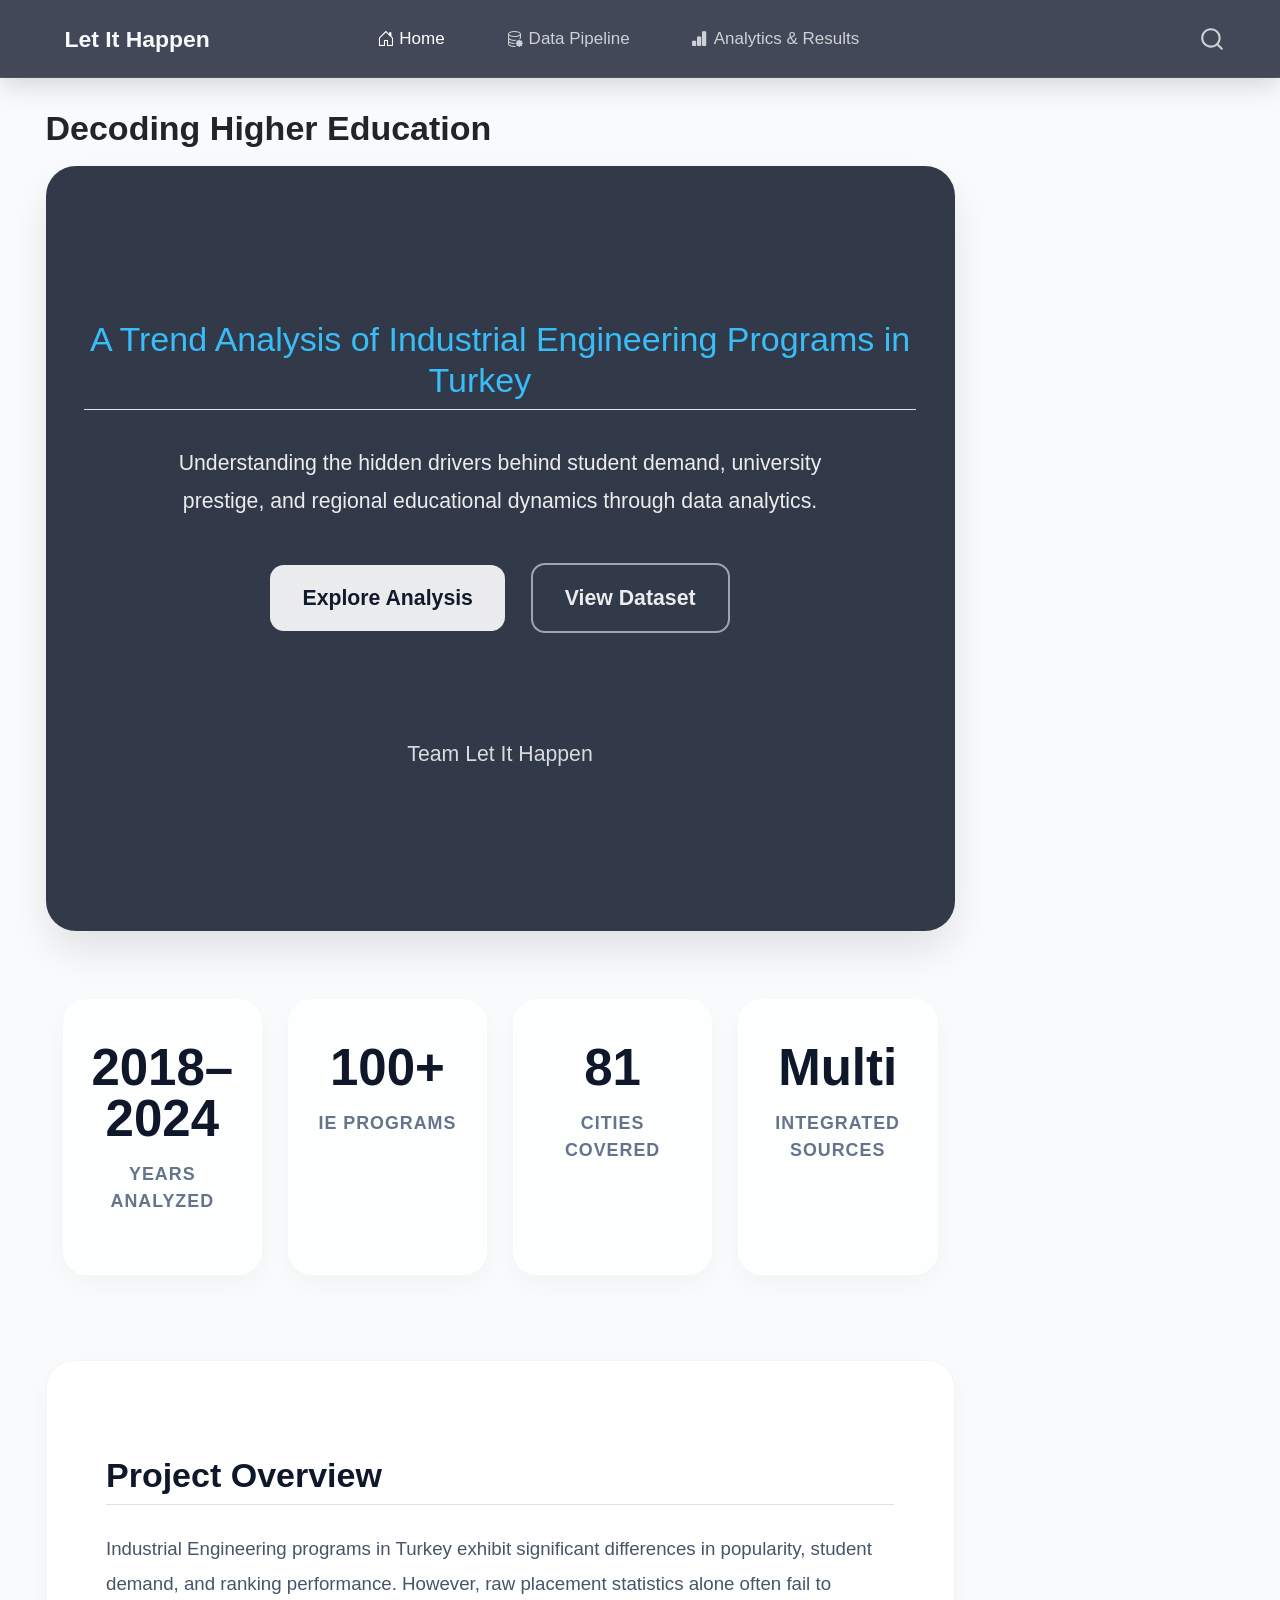
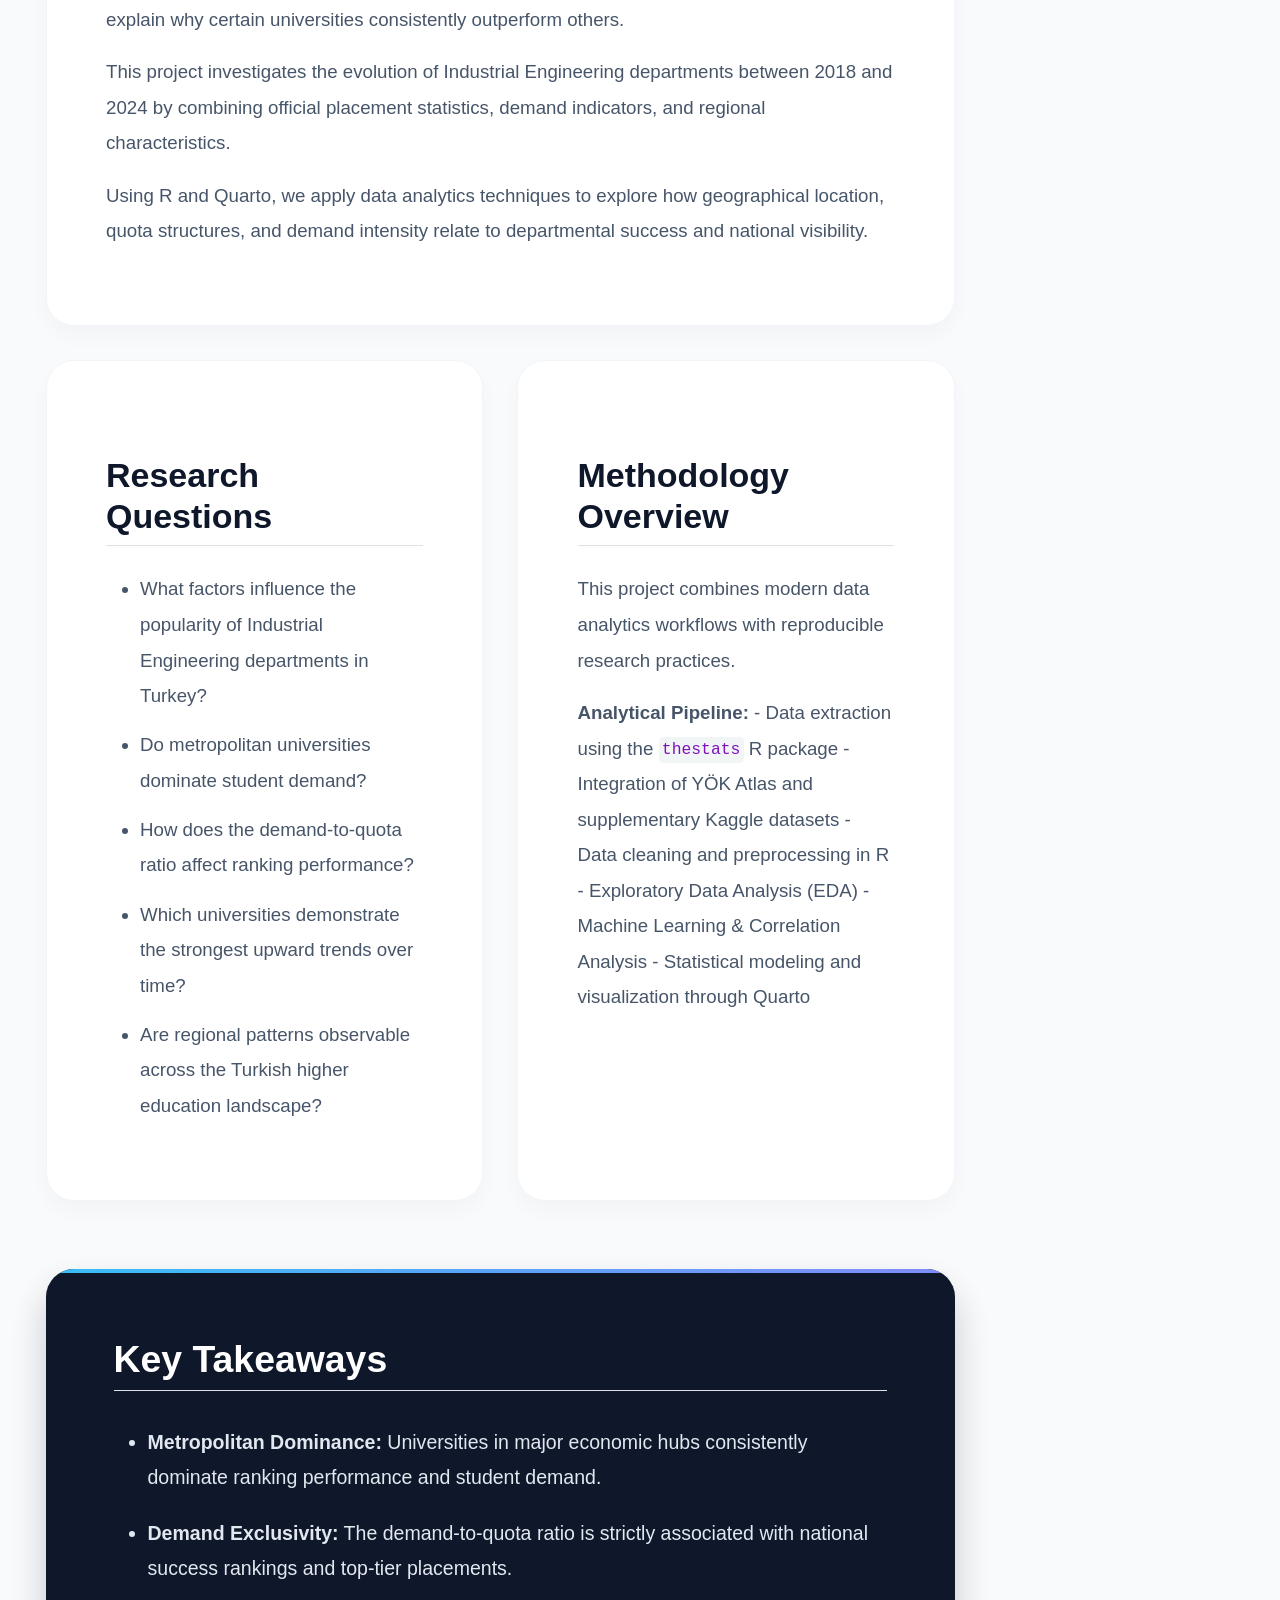
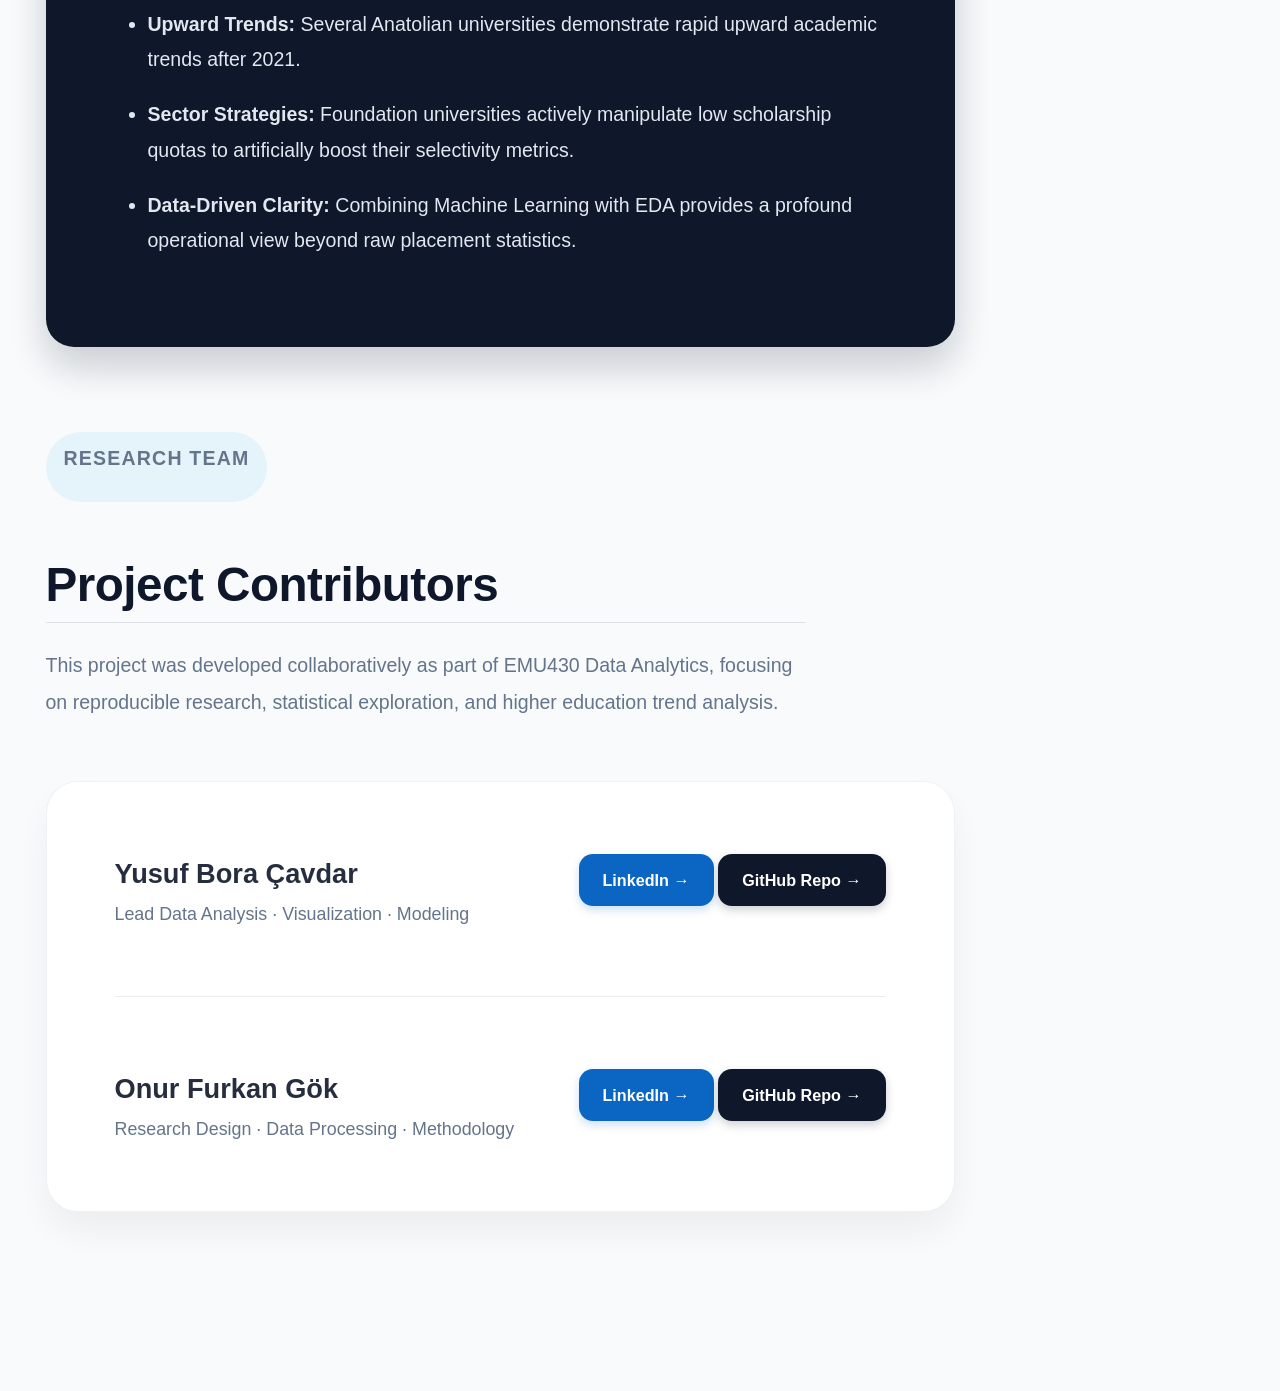
==== commit b447ce77: "yyy" ====
--- a/docs/index.html
+++ b/docs/index.html
@@ -2,13 +2,16 @@
 <html xmlns="http://www.w3.org/1999/xhtml" lang="en" xml:lang="en"><head>
 
 <meta charset="utf-8">
-<meta name="generator" content="quarto-1.8.25">
+<meta name="generator" content="quarto-1.9.30">
 
 <meta name="viewport" content="width=device-width, initial-scale=1.0, user-scalable=yes">
 
 
 <title>Let It Happen</title>
 <style>
+/* Default styles provided by pandoc.
+** See https://pandoc.org/MANUAL.html#variables-for-html for config info.
+*/
 code{white-space: pre-wrap;}
 span.smallcaps{font-variant: small-caps;}
 div.columns{display: flex; gap: min(4vw, 1.5em);}
@@ -31,15 +34,14 @@
 <meta name="quarto:offset" content="./">
 <script src="site_libs/quarto-html/quarto.js" type="module"></script>
 <script src="site_libs/quarto-html/tabsets/tabsets.js" type="module"></script>
-<script src="site_libs/quarto-html/axe/axe-check.js" type="module"></script>
 <script src="site_libs/quarto-html/popper.min.js"></script>
 <script src="site_libs/quarto-html/tippy.umd.min.js"></script>
 <script src="site_libs/quarto-html/anchor.min.js"></script>
 <link href="site_libs/quarto-html/tippy.css" rel="stylesheet">
-<link href="site_libs/quarto-html/quarto-syntax-highlighting-7b89279ff1a6dce999919e0e67d4d9ec.css" rel="stylesheet" id="quarto-text-highlighting-styles">
+<link href="site_libs/quarto-html/quarto-syntax-highlighting-b6a8276bf55561bdbc268162d41bd1f7.css" rel="stylesheet" id="quarto-text-highlighting-styles">
 <script src="site_libs/bootstrap/bootstrap.min.js"></script>
 <link href="site_libs/bootstrap/bootstrap-icons.css" rel="stylesheet">
-<link href="site_libs/bootstrap/bootstrap-ffa9a6279353761231ec249df0a7fdd3.min.css" rel="stylesheet" append-hash="true" id="quarto-bootstrap" data-mode="light">
+<link href="site_libs/bootstrap/bootstrap-6b423f165eeea3787de40cb4f8e821c3.min.css" rel="stylesheet" append-hash="true" id="quarto-bootstrap" data-mode="light">
 <script id="quarto-search-options" type="application/json">{
   "location": "navbar",
   "copy-button": false,
@@ -80,8 +82,6 @@
     <nav class="navbar navbar-expand-lg " data-bs-theme="dark">
       <div class="navbar-container container-fluid">
       <div class="navbar-brand-container mx-auto">
-    <a href="./index.html" class="navbar-brand navbar-brand-logo">
-    </a>
     <a class="navbar-brand" href="./index.html">
     <span class="navbar-title">Let It Happen</span>
     </a>
--- a/docs/site_libs/quarto-html/quarto-syntax-highlighting-b6a8276bf55561bdbc268162d41bd1f7.css
+++ b/docs/site_libs/quarto-html/quarto-syntax-highlighting-b6a8276bf55561bdbc268162d41bd1f7.css
@@ -0,0 +1,236 @@
+/* quarto syntax highlight colors */
+:root {
+  --quarto-hl-ot-color: #003B4F;
+  --quarto-hl-at-color: #657422;
+  --quarto-hl-ss-color: #20794D;
+  --quarto-hl-an-color: #5E5E5E;
+  --quarto-hl-fu-color: #4758AB;
+  --quarto-hl-st-color: #20794D;
+  --quarto-hl-cf-color: #003B4F;
+  --quarto-hl-op-color: #5E5E5E;
+  --quarto-hl-er-color: #AD0000;
+  --quarto-hl-bn-color: #AD0000;
+  --quarto-hl-al-color: #AD0000;
+  --quarto-hl-va-color: #111111;
+  --quarto-hl-bu-color: inherit;
+  --quarto-hl-ex-color: inherit;
+  --quarto-hl-pp-color: #AD0000;
+  --quarto-hl-in-color: #5E5E5E;
+  --quarto-hl-vs-color: #20794D;
+  --quarto-hl-wa-color: #5E5E5E;
+  --quarto-hl-do-color: #5E5E5E;
+  --quarto-hl-im-color: #00769E;
+  --quarto-hl-ch-color: #20794D;
+  --quarto-hl-dt-color: #AD0000;
+  --quarto-hl-fl-color: #AD0000;
+  --quarto-hl-co-color: #5E5E5E;
+  --quarto-hl-cv-color: #5E5E5E;
+  --quarto-hl-cn-color: #8f5902;
+  --quarto-hl-sc-color: #5E5E5E;
+  --quarto-hl-dv-color: #AD0000;
+  --quarto-hl-kw-color: #003B4F;
+}
+
+/* other quarto variables */
+:root {
+  --quarto-font-monospace: SFMono-Regular, Menlo, Monaco, Consolas, "Liberation Mono", "Courier New", monospace;
+}
+
+/* syntax highlight based on Pandoc's rules */
+pre > code.sourceCode > span {
+  color: #003B4F;
+}
+
+code.sourceCode > span {
+  color: #003B4F;
+}
+
+div.sourceCode,
+div.sourceCode pre.sourceCode {
+  color: #003B4F;
+}
+
+/* Normal */
+code span {
+  color: #003B4F;
+}
+
+/* Alert */
+code span.al {
+  color: #AD0000;
+  font-style: inherit;
+}
+
+/* Annotation */
+code span.an {
+  color: #5E5E5E;
+  font-style: inherit;
+}
+
+/* Attribute */
+code span.at {
+  color: #657422;
+  font-style: inherit;
+}
+
+/* BaseN */
+code span.bn {
+  color: #AD0000;
+  font-style: inherit;
+}
+
+/* BuiltIn */
+code span.bu {
+  font-style: inherit;
+}
+
+/* ControlFlow */
+code span.cf {
+  color: #003B4F;
+  font-weight: bold;
+  font-style: inherit;
+}
+
+/* Char */
+code span.ch {
+  color: #20794D;
+  font-style: inherit;
+}
+
+/* Constant */
+code span.cn {
+  color: #8f5902;
+  font-style: inherit;
+}
+
+/* Comment */
+code span.co {
+  color: #5E5E5E;
+  font-style: inherit;
+}
+
+/* CommentVar */
+code span.cv {
+  color: #5E5E5E;
+  font-style: italic;
+}
+
+/* Documentation */
+code span.do {
+  color: #5E5E5E;
+  font-style: italic;
+}
+
+/* DataType */
+code span.dt {
+  color: #AD0000;
+  font-style: inherit;
+}
+
+/* DecVal */
+code span.dv {
+  color: #AD0000;
+  font-style: inherit;
+}
+
+/* Error */
+code span.er {
+  color: #AD0000;
+  font-style: inherit;
+}
+
+/* Extension */
+code span.ex {
+  font-style: inherit;
+}
+
+/* Float */
+code span.fl {
+  color: #AD0000;
+  font-style: inherit;
+}
+
+/* Function */
+code span.fu {
+  color: #4758AB;
+  font-style: inherit;
+}
+
+/* Import */
+code span.im {
+  color: #00769E;
+  font-style: inherit;
+}
+
+/* Information */
+code span.in {
+  color: #5E5E5E;
+  font-style: inherit;
+}
+
+/* Keyword */
+code span.kw {
+  color: #003B4F;
+  font-weight: bold;
+  font-style: inherit;
+}
+
+/* Operator */
+code span.op {
+  color: #5E5E5E;
+  font-style: inherit;
+}
+
+/* Other */
+code span.ot {
+  color: #003B4F;
+  font-style: inherit;
+}
+
+/* Preprocessor */
+code span.pp {
+  color: #AD0000;
+  font-style: inherit;
+}
+
+/* SpecialChar */
+code span.sc {
+  color: #5E5E5E;
+  font-style: inherit;
+}
+
+/* SpecialString */
+code span.ss {
+  color: #20794D;
+  font-style: inherit;
+}
+
+/* String */
+code span.st {
+  color: #20794D;
+  font-style: inherit;
+}
+
+/* Variable */
+code span.va {
+  color: #111111;
+  font-style: inherit;
+}
+
+/* VerbatimString */
+code span.vs {
+  color: #20794D;
+  font-style: inherit;
+}
+
+/* Warning */
+code span.wa {
+  color: #5E5E5E;
+  font-style: italic;
+}
+
+.prevent-inlining {
+  content: "</";
+}
+
+/*# sourceMappingURL=5eae6a9ed249137e627790aed33a8396.css.map */
--- a/docs/styles.css
+++ b/docs/styles.css
@@ -1,5 +1,5 @@
 /* =========================================
-   GLOBAL NAVBAR
+   GLOBAL NAVBAR (DEĞİŞMEDİ)
 ========================================= */
 
 .navbar {
@@ -18,14 +18,11 @@
 
   box-shadow:
     0 6px 28px rgba(0,0,0,0.16);
-
-  transition:
-    all 0.35s ease;
 }
 
 
 /* =========================================
-   NAVBAR LAYOUT
+   NAVBAR CENTER LAYOUT
 ========================================= */
 
 .navbar .container-fluid {
@@ -40,10 +37,7 @@
 }
 
 
-/* =========================================
-   BRAND
-========================================= */
-
+/* BRAND SOLDA SABİT */
 .navbar-brand {
 
   position: absolute;
@@ -52,31 +46,16 @@
 
   font-weight: 800 !important;
 
-  letter-spacing: -0.5px;
-
   color: #f8fafc !important;
 
   font-size: 1.35rem !important;
-
-  transition:
-    opacity 0.25s ease;
-}
-
-.navbar-brand:hover {
-
-  opacity: 0.9;
 }
 
 
-/* =========================================
-   NAV MENU
-========================================= */
-
+/* NAV ORTADA */
 .navbar-nav {
 
   display: flex;
-
-  align-items: center;
 
   justify-content: center;
 
@@ -87,138 +66,122 @@
 
 
 /* =========================================
-   NAV LINKS
+   🧠 ANA PROBLEM DÜZELTME (LAYOUT FIX)
+========================================= */
+
+/* ANA İÇERİĞİ ORTALA */
+.quarto-container,
+.content,
+main {
+
+  max-width: 1200px !important;
+
+  margin-left: auto !important;
+  margin-right: auto !important;
+
+  padding-left: 20px;
+  padding-right: 20px;
+}
+
+
+/* =========================================
+   📌 "ON THIS PAGE" (TOC) DÜZENİ
+========================================= */
+
+#TOC {
+
+  position: fixed;
+
+  right: 20px;
+
+  top: 120px;
+
+  width: 240px;
+
+  background: rgba(255,255,255,0.04);
+
+  backdrop-filter: blur(12px);
+
+  border-radius: 16px;
+
+  padding: 16px;
+
+  border: 1px solid rgba(255,255,255,0.06);
+
+  box-shadow: 0 8px 24px rgba(0,0,0,0.18);
+}
+
+
+/* TOC BAŞLIK */
+#TOC h2 {
+
+  font-size: 0.9rem;
+
+  opacity: 0.8;
+}
+
+
+/* =========================================
+   ANA İÇERİK + TOC BOŞLUK DENGESİ
+========================================= */
+
+body {
+
+  padding-right: 280px; /* sağ TOC için boşluk */
+}
+
+
+/* =========================================
+   RESPONSIVE (MOBİLDE TOC KAPAT)
+========================================= */
+
+@media (max-width: 992px) {
+
+  #TOC {
+    display: none;
+  }
+
+  body {
+    padding-right: 0;
+  }
+
+  .quarto-container {
+    max-width: 100% !important;
+  }
+}
+
+
+/* =========================================
+   NAV LINKS (DEĞİŞMEDİ)
 ========================================= */
 
 .navbar-nav .nav-link {
 
-  position: relative;
+  border-radius: 999px;
 
-  font-weight: 600 !important;
+  padding: 0.6rem 1.2rem !important;
 
-  font-size: 0.97rem !important;
+  transition: all 0.25s ease;
+}
 
-  color:
-    rgba(226,232,240,0.82) !important;
+.navbar-nav .nav-link:hover {
 
-  padding:
-    0.62rem 1.2rem !important;
-
-  border-radius: 999px !important;
-
-  transition:
-    background 0.25s ease,
-    color 0.25s ease,
-    transform 0.25s ease,
-    box-shadow 0.25s ease;
-
-  display: flex;
-  align-items: center;
-  gap: 0.5rem;
+  background: rgba(255,255,255,0.06);
+  transform: translateY(-1px);
 }
 
 
 /* =========================================
-   HOVER EFFECT
-========================================= */
-
-.navbar-nav .nav-link:hover {
-
-  color: #ffffff !important;
-
-  background:
-    rgba(255,255,255,0.06) !important;
-
-  box-shadow:
-    inset 0 0 0 1px rgba(255,255,255,0.05);
-
-  transform:
-    translateY(-1px);
-}
-
-
-/* =========================================
-   ACTIVE PAGE
-========================================= */
-
-.navbar-nav .nav-link.active {
-
-  color: #ffffff !important;
-
-  background:
-    linear-gradient(
-      135deg,
-      rgba(56,189,248,0.16),
-      rgba(56,189,248,0.08)
-    ) !important;
-
-  box-shadow:
-    inset 0 0 0 1px rgba(56,189,248,0.22),
-    0 4px 18px rgba(56,189,248,0.10);
-}
-
-
-/* =========================================
-   ICONS
-========================================= */
-
-.navbar-nav .bi {
-
-  font-size: 0.96rem;
-
-  opacity: 0.92;
-}
-
-
-/* =========================================
-   MOBILE MENU BUTTON
-========================================= */
-
-.navbar-toggler {
-
-  border:
-    1px solid rgba(255,255,255,0.08) !important;
-
-  border-radius: 12px !important;
-
-  padding:
-    0.45rem 0.75rem !important;
-
-  background:
-    rgba(255,255,255,0.03);
-}
-
-
-/* =========================================
-   PAGE WIDTH
-========================================= */
-
-.quarto-container {
-
-  max-width: 1380px;
-}
-
-
-/* =========================================
-   SMOOTH PAGE APPEAR
+   PAGE ANIMATION
 ========================================= */
 
 body {
 
-  animation: fadeIn 0.45s ease;
+  animation: fadeIn 0.4s ease;
 }
 
 @keyframes fadeIn {
 
-  from {
-
-    opacity: 0;
-    transform: translateY(6px);
-  }
-
-  to {
-
-    opacity: 1;
-    transform: translateY(0);
-  }
+  from { opacity: 0; transform: translateY(6px); }
+  to { opacity: 1; transform: translateY(0); }
 }
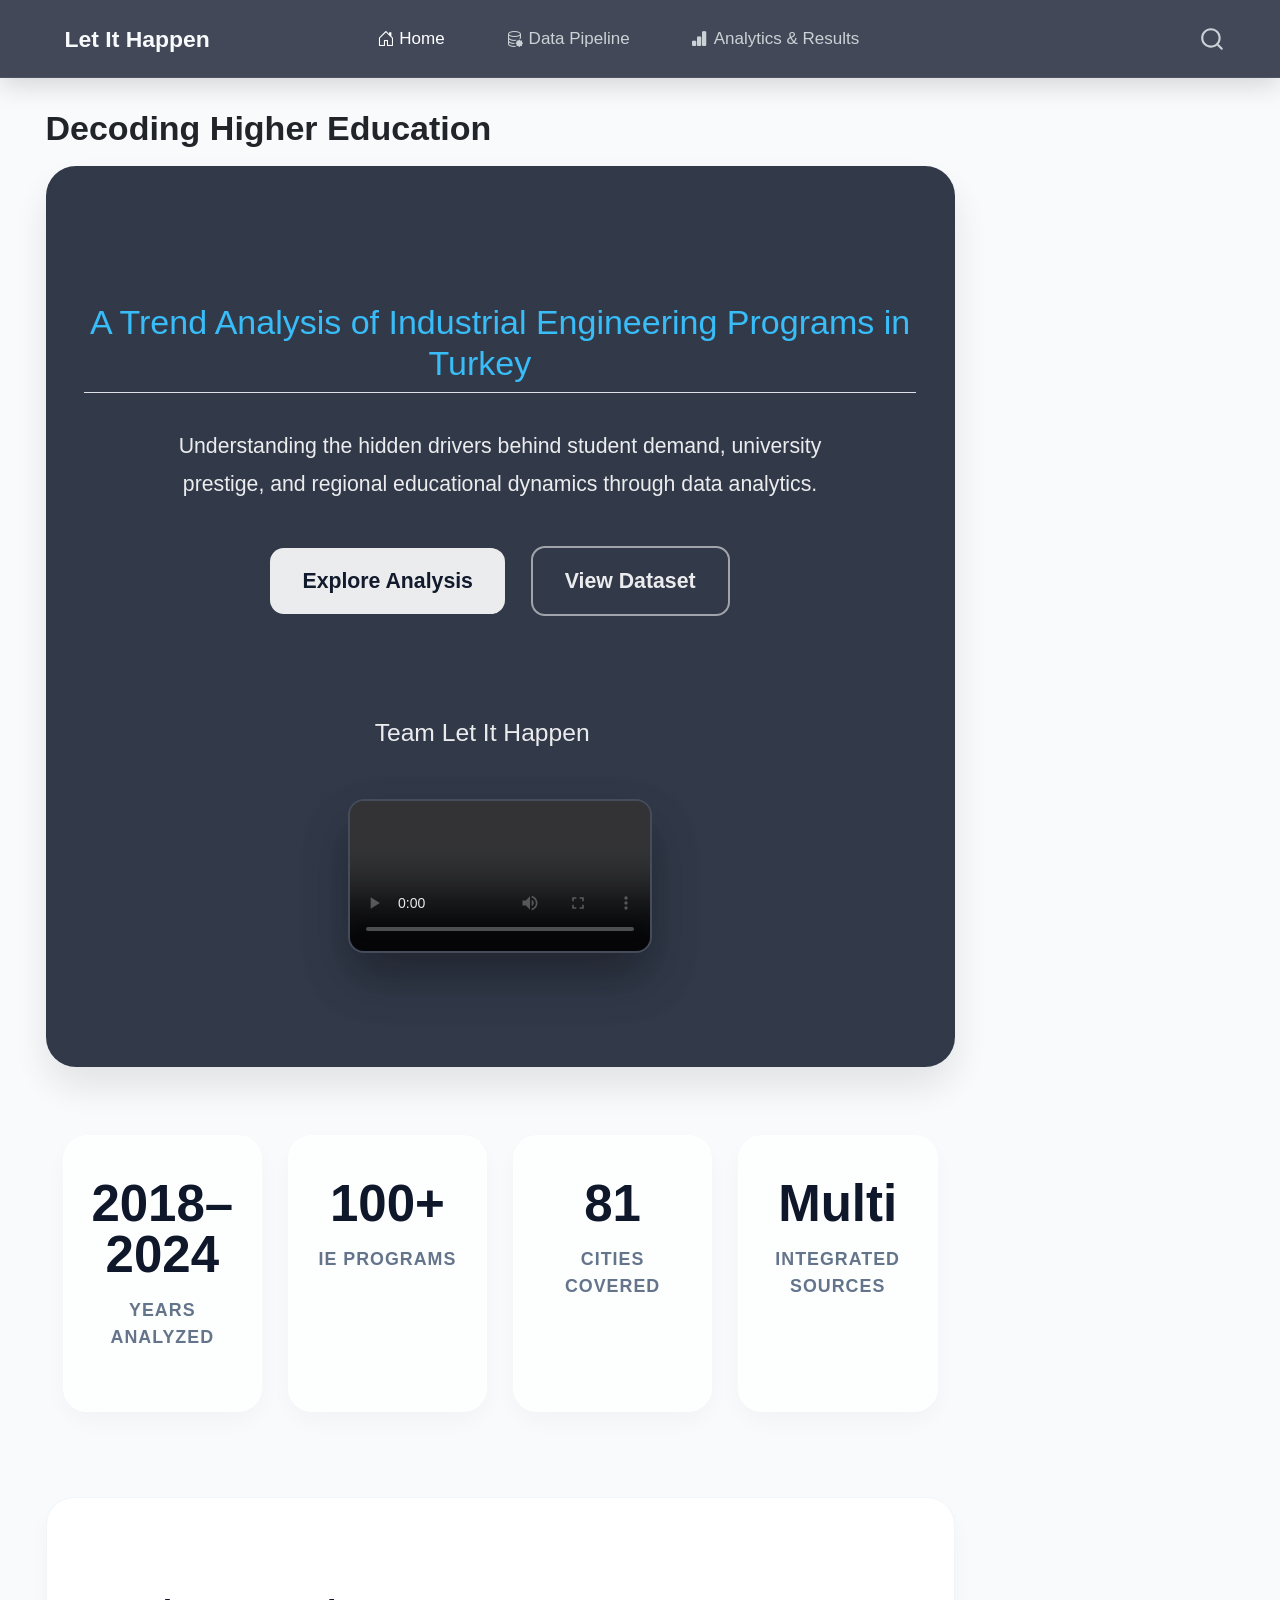
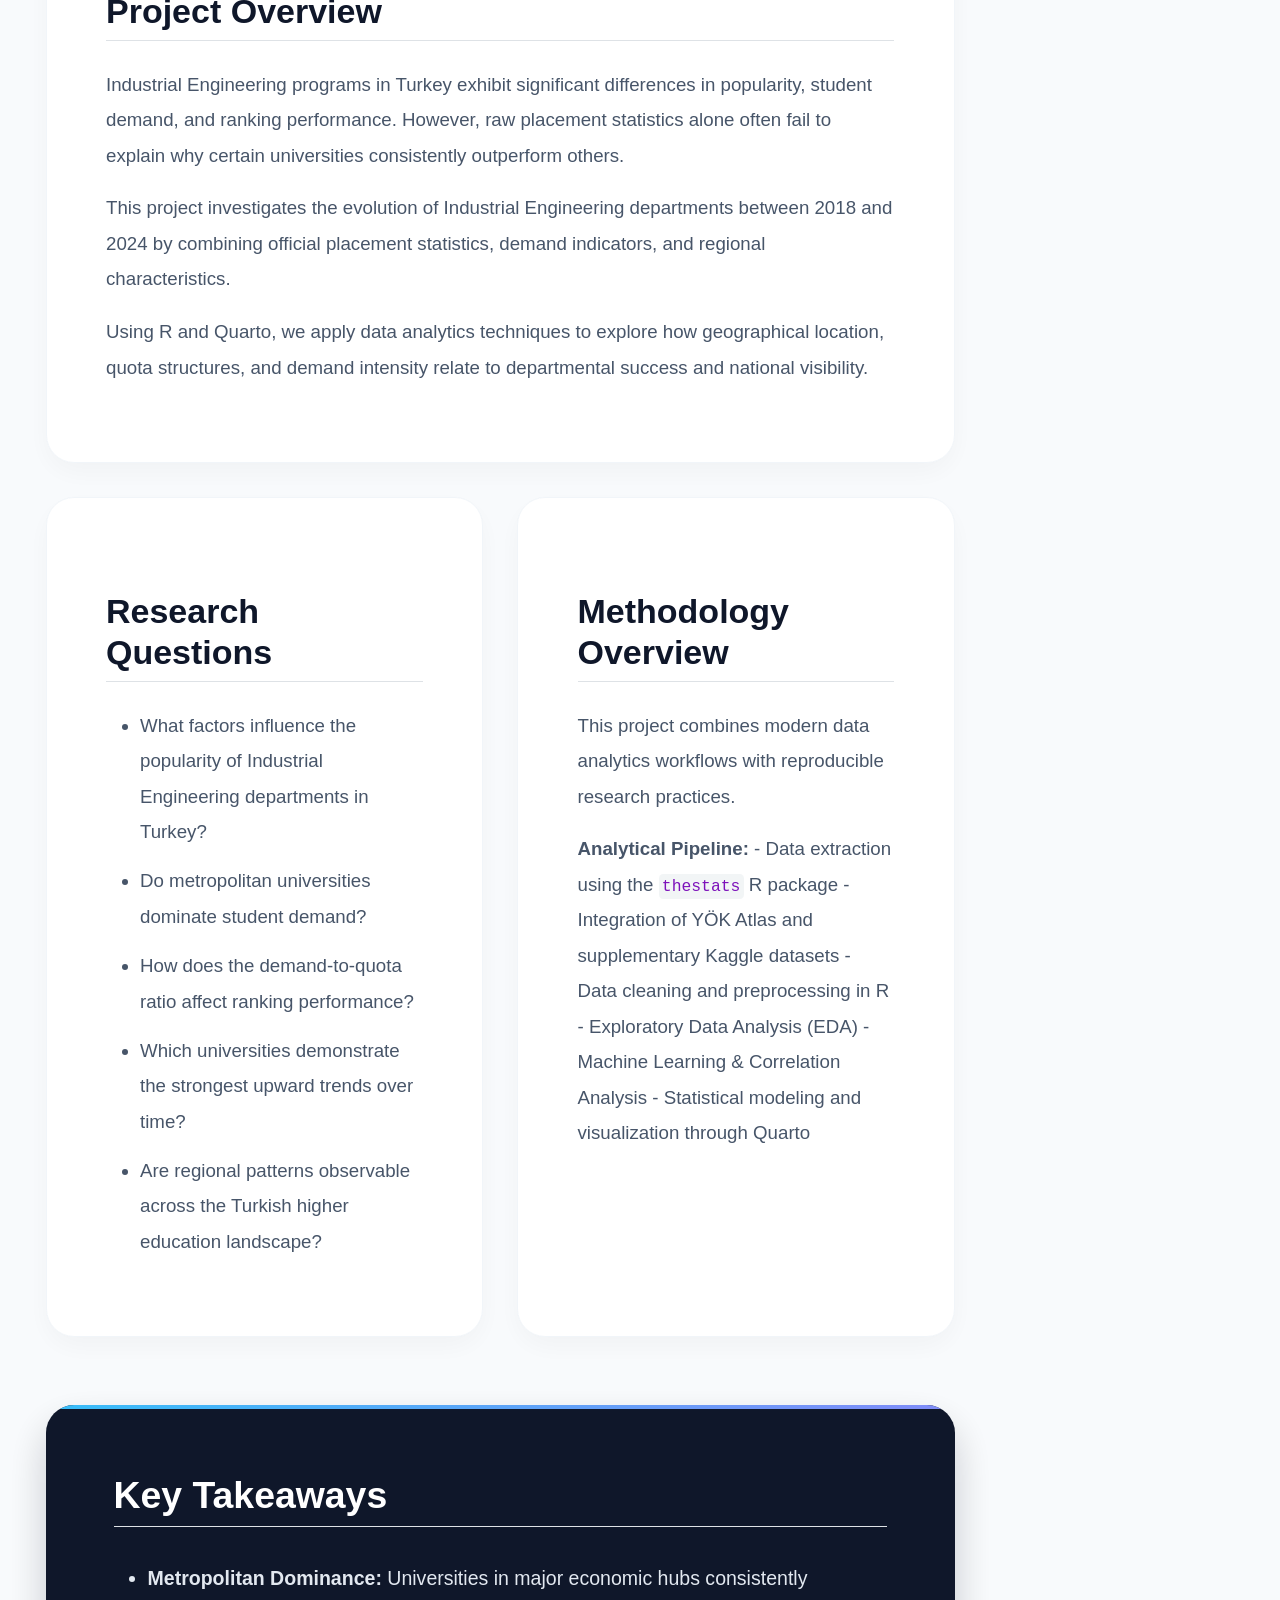
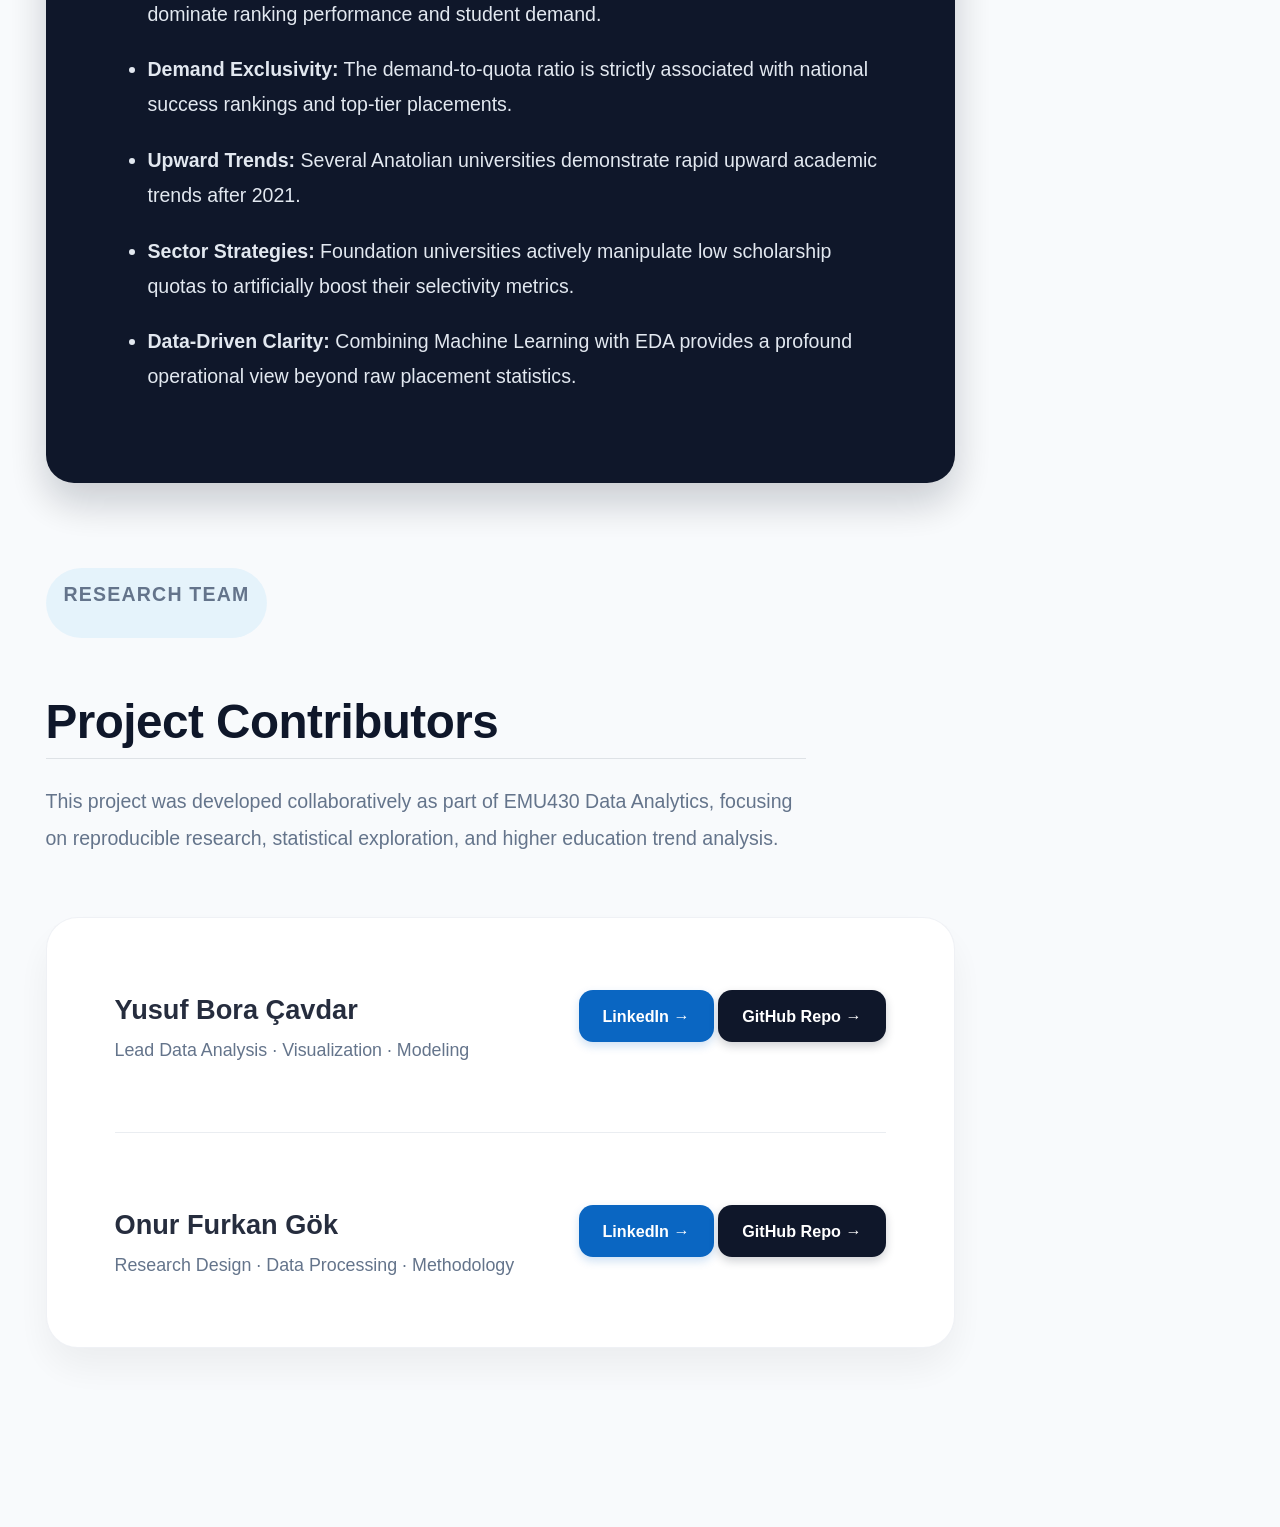
==== commit 5848e52a: "teaser" ====
--- a/docs/index.html
+++ b/docs/index.html
@@ -162,13 +162,15 @@
 ========================= */
 
 .hero-container {
-  height: 85vh;
+  min-height: 95vh; /* Videonun rahat sığması için esnek yükseklik */
+  height: auto;
+  padding: 4rem 0;
   border-radius: 30px;
   overflow: hidden;
   margin-bottom: 4rem;
   background:
     linear-gradient(rgba(15,23,42,0.85), rgba(15,23,42,0.85)),
-    url("https://images.unsplash.com/photo-1523050854058-8df90110c9f1?q=80&w=2070&auto=format&fit=crop");
+    url("[https://images.unsplash.com/photo-1523050854058-8df90110c9f1?q=80&w=2070&auto=format&fit=crop](https://images.unsplash.com/photo-1523050854058-8df90110c9f1?q=80&w=2070&auto=format&fit=crop)");
   background-size: cover;
   background-position: center;
   display: flex;
@@ -540,8 +542,11 @@
 </div>
 <p><br><br></p>
 <h3 style="color: white; font-weight: 300; opacity: 0.9;" class="anchored">
-<p>Team Let It Happen</p>
+Team Let It Happen
 </h3>
+<div style="margin-top: 3rem; display: flex; justify-content: center;">
+<p><video controls="" style="width: 100%; max-width: 700px; border-radius: 16px; box-shadow: 0 25px 50px rgba(0,0,0,0.4); border: 2px solid rgba(255,255,255,0.1);"> <source src="data/teaser.mp4" type="video/mp4"> Your browser does not support the video tag. </video></p>
+</div>
 </section>
 </section>
 </div>
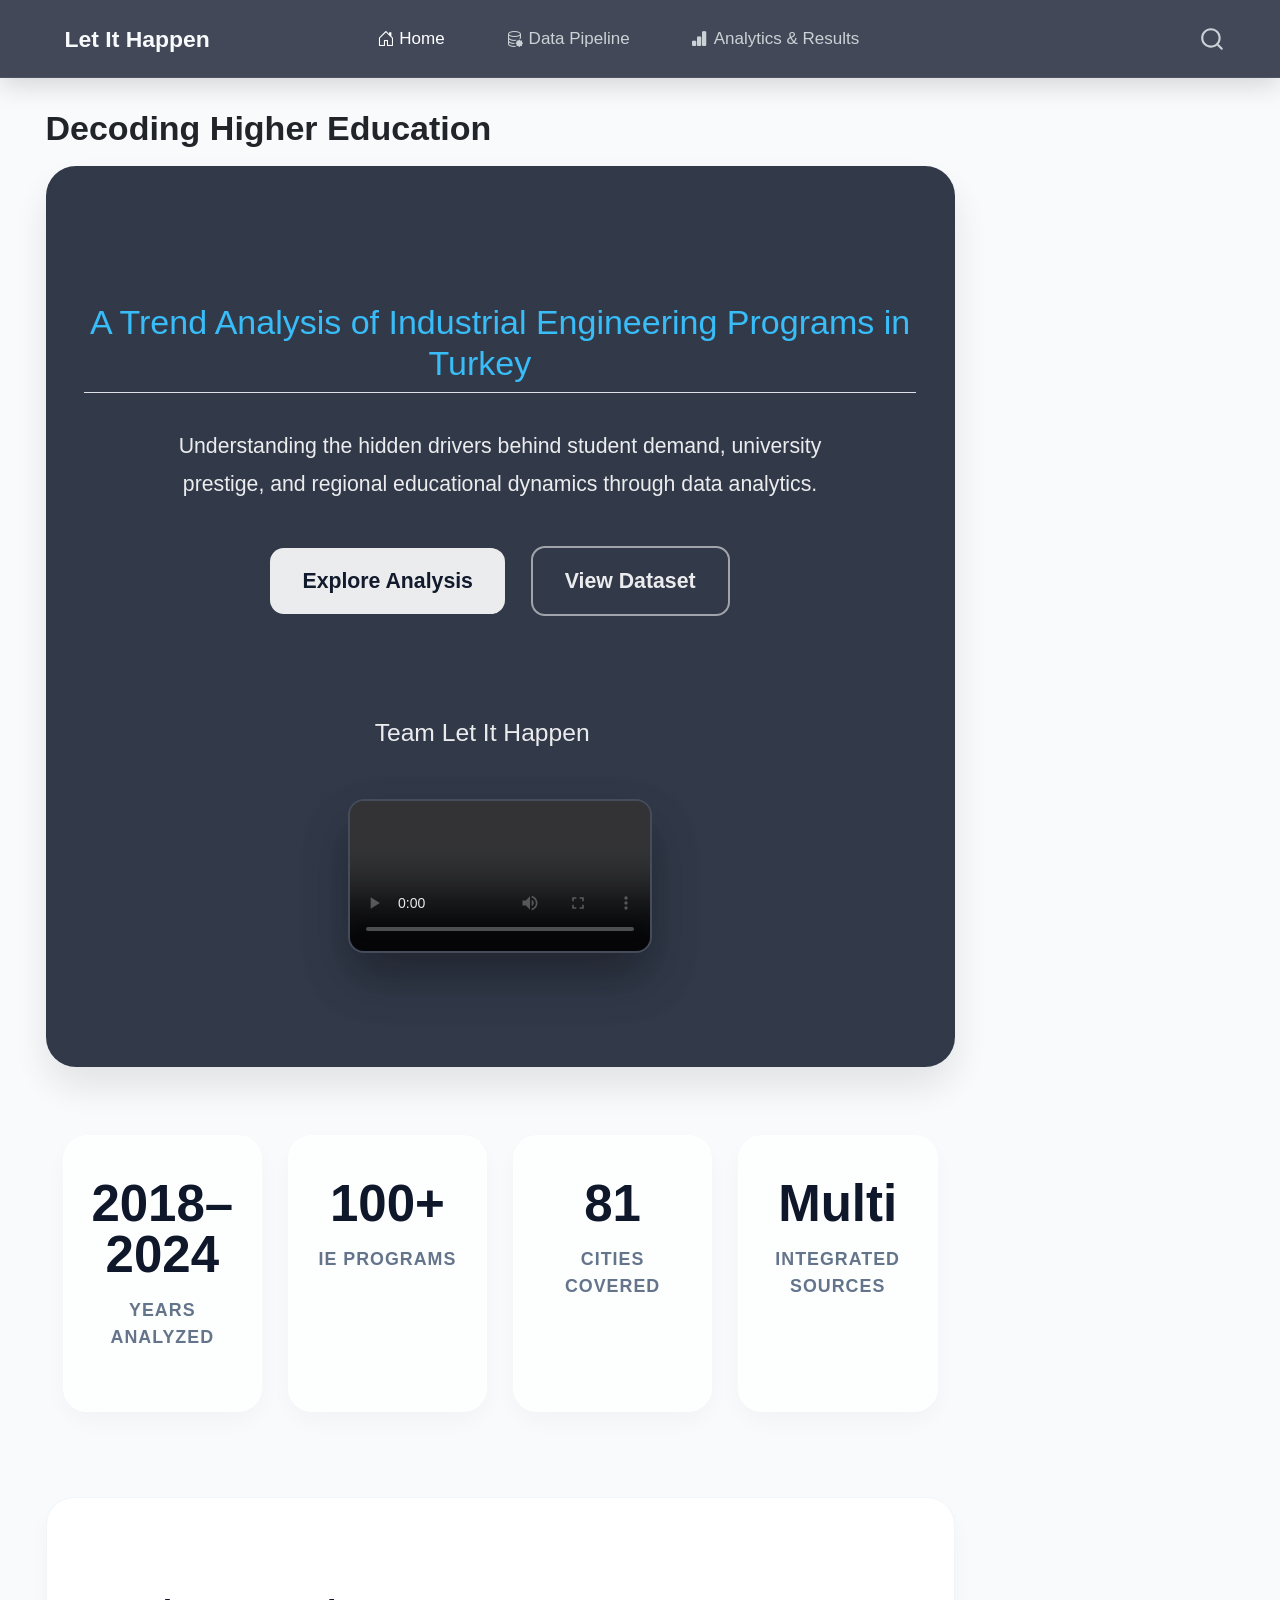
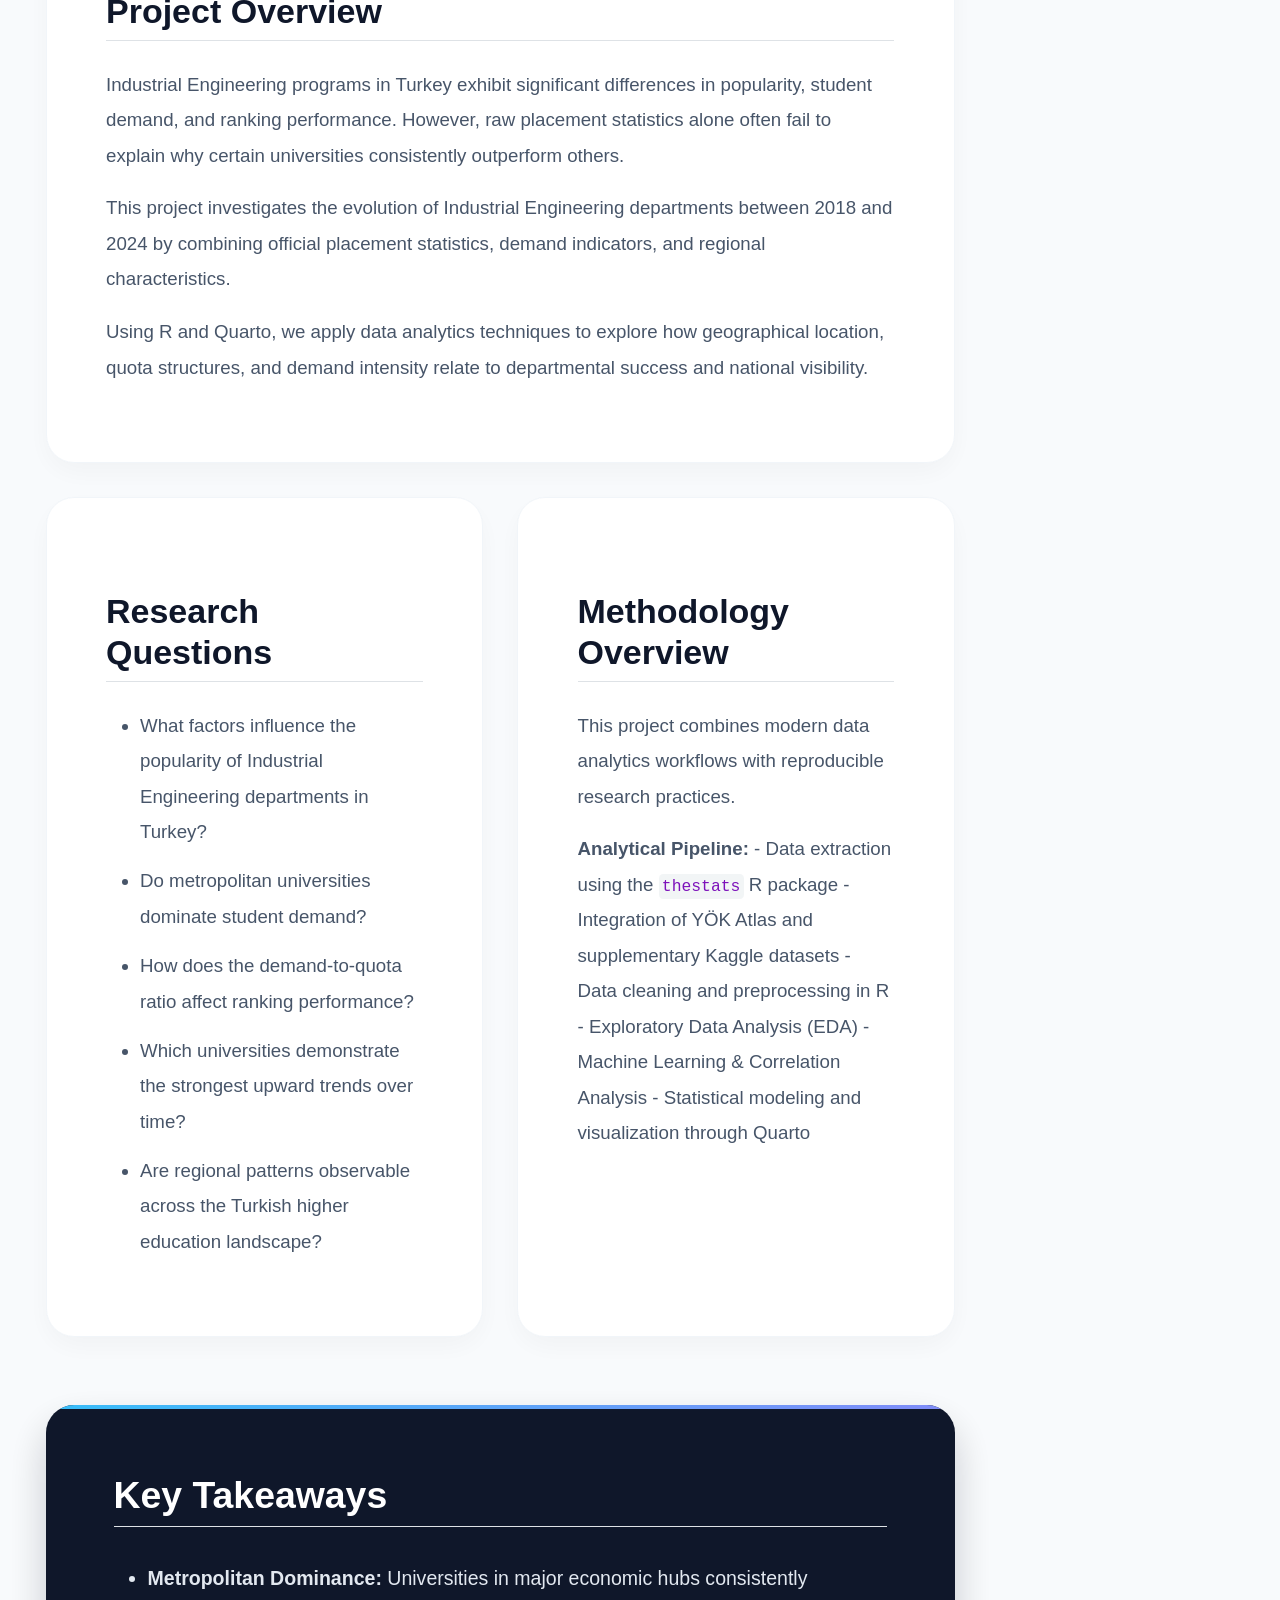
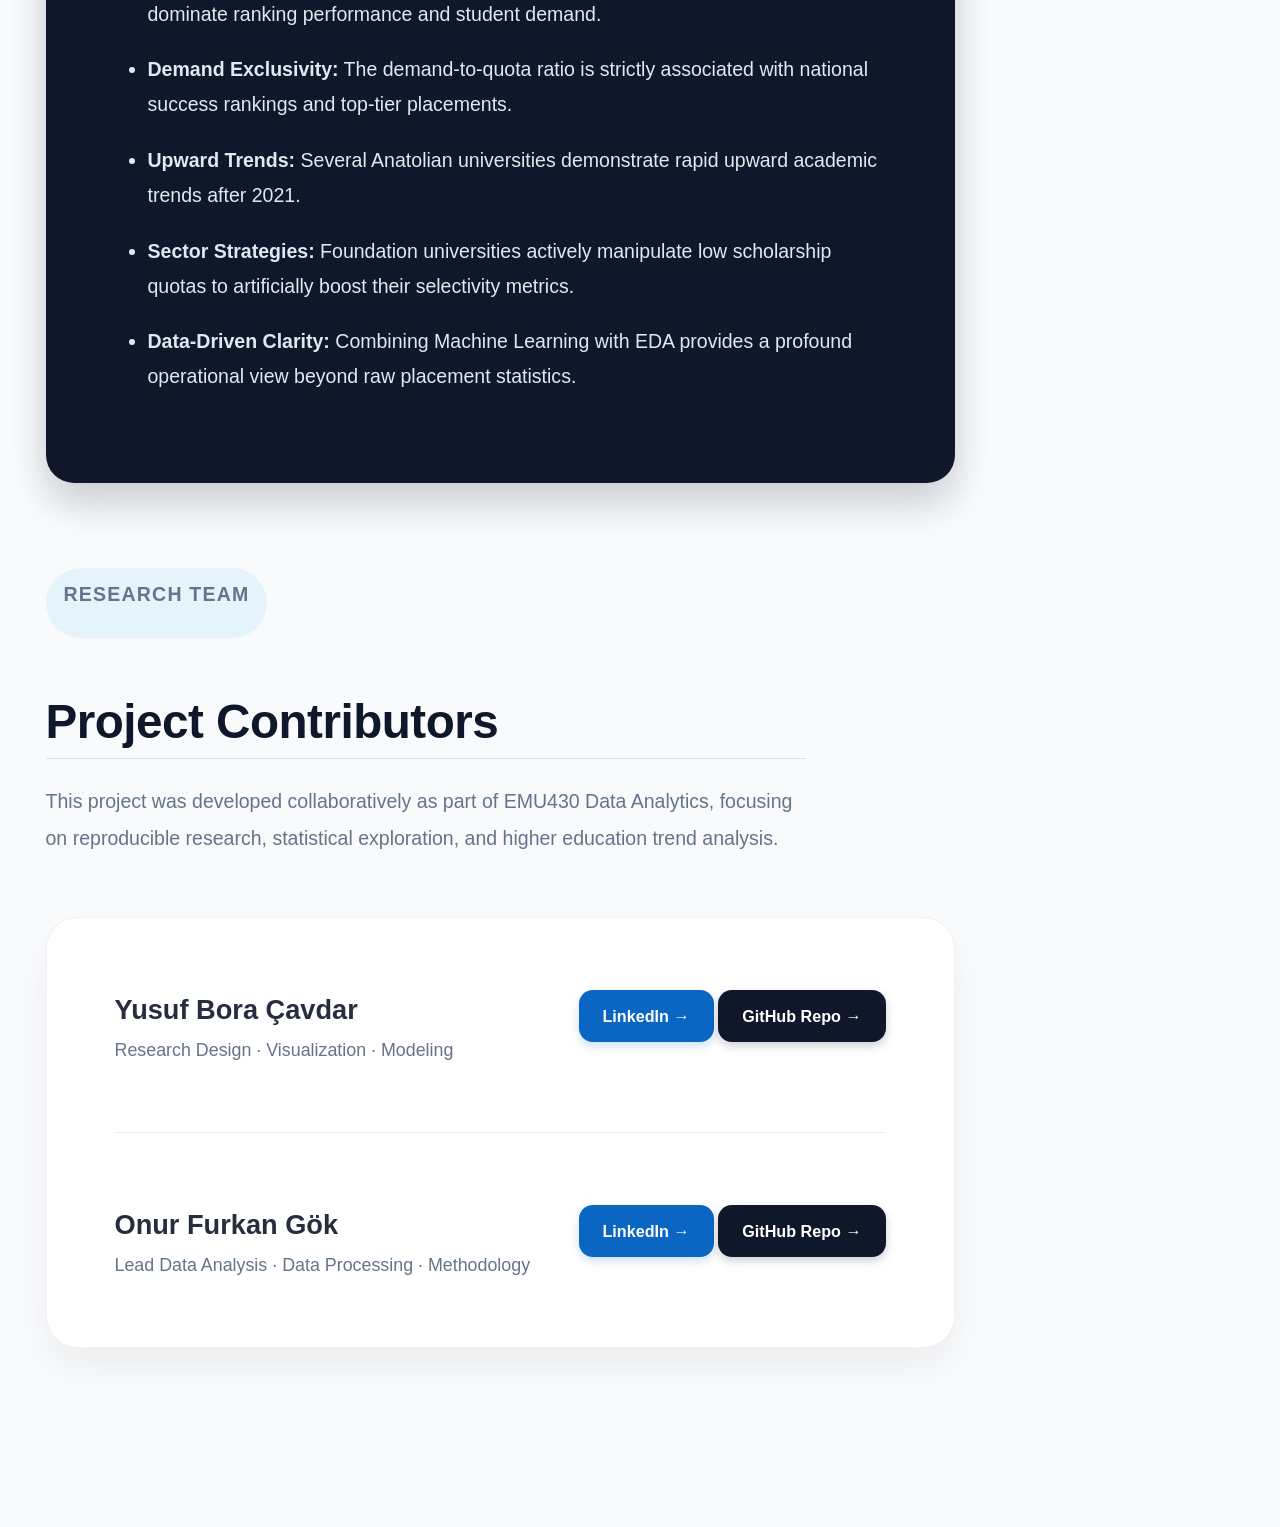
==== commit 2df3e78c: "UPTS" ====
--- a/docs/index.html
+++ b/docs/index.html
@@ -636,7 +636,7 @@
 Yusuf Bora Çavdar
 </h3>
 <div class="contributor-role">
-<p>Lead Data Analysis · Visualization · Modeling</p>
+<p>Research Design · Visualization · Modeling</p>
 </div>
 </div>
 <div class="social-group">
@@ -652,7 +652,7 @@
 Onur Furkan Gök
 </h3>
 <div class="contributor-role">
-<p>Research Design · Data Processing · Methodology</p>
+<p>Lead Data Analysis · Data Processing · Methodology</p>
 </div>
 </div>
 <div class="social-group">
